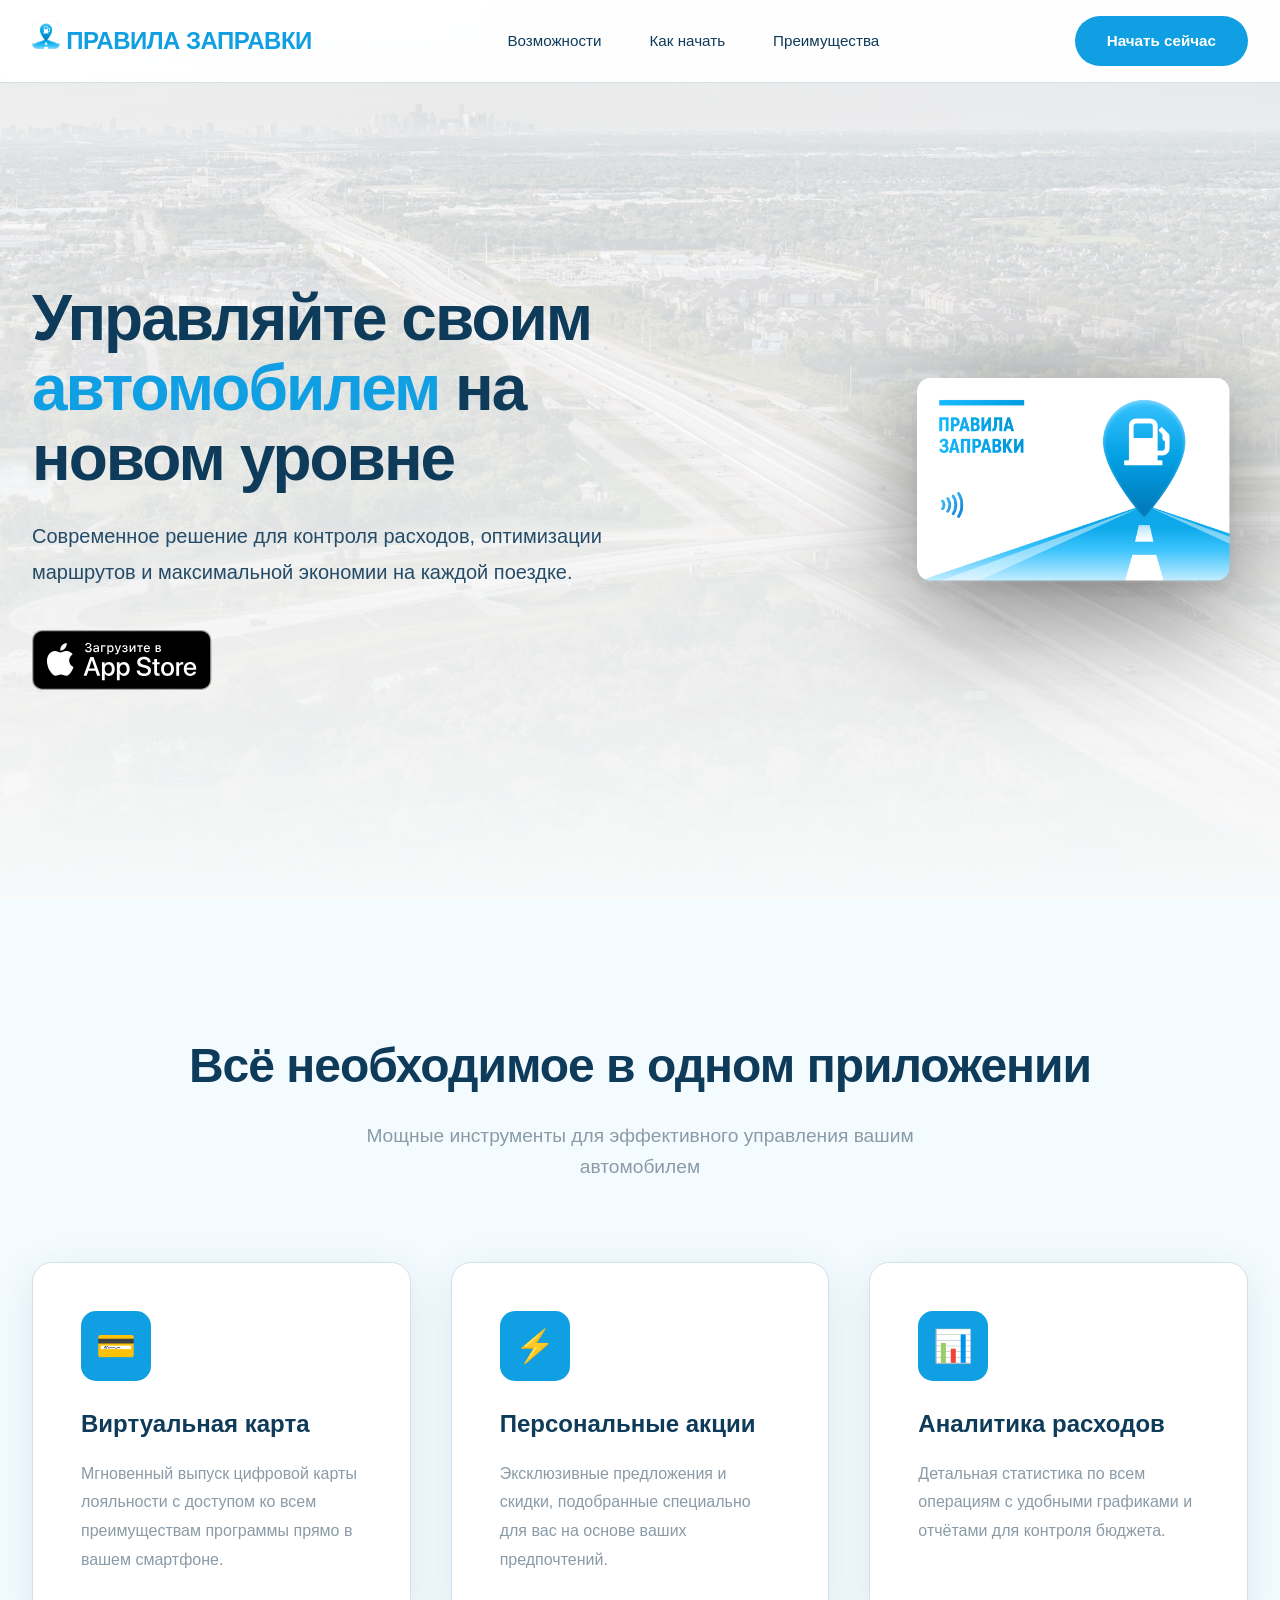
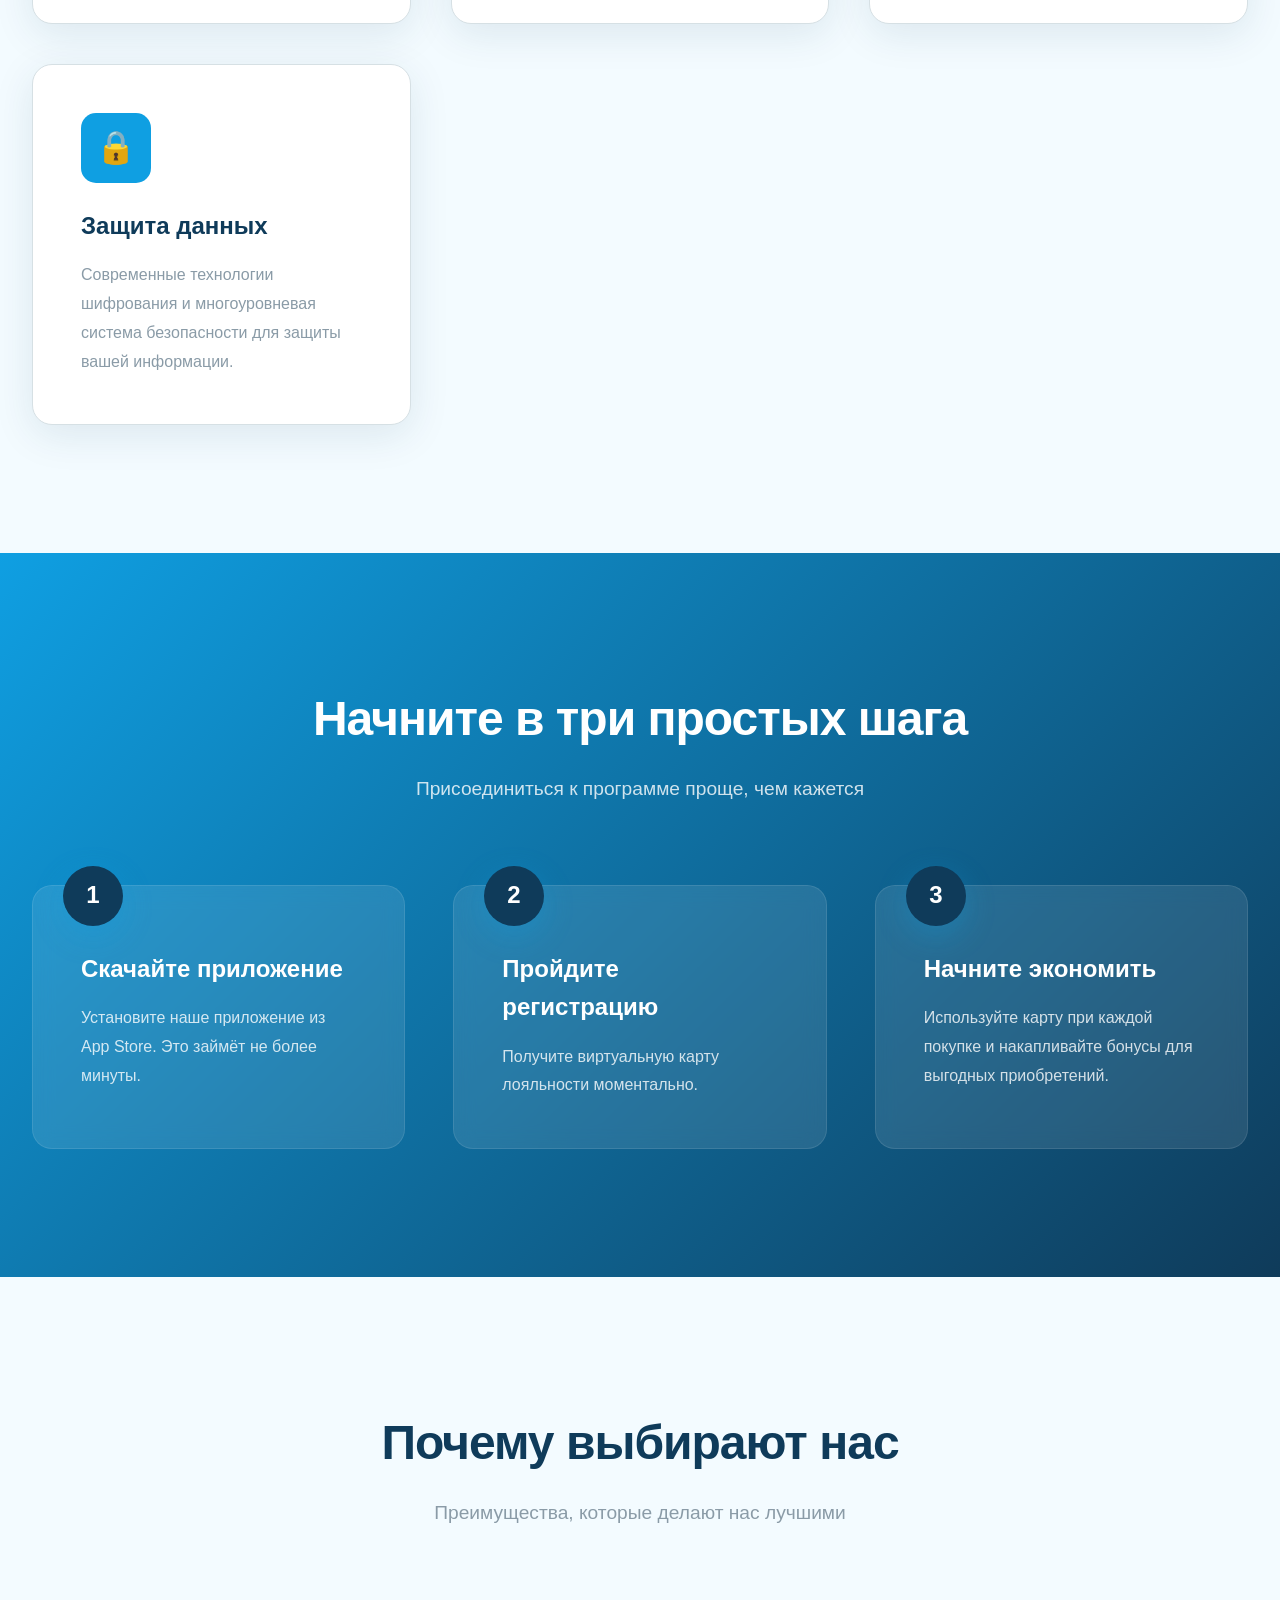
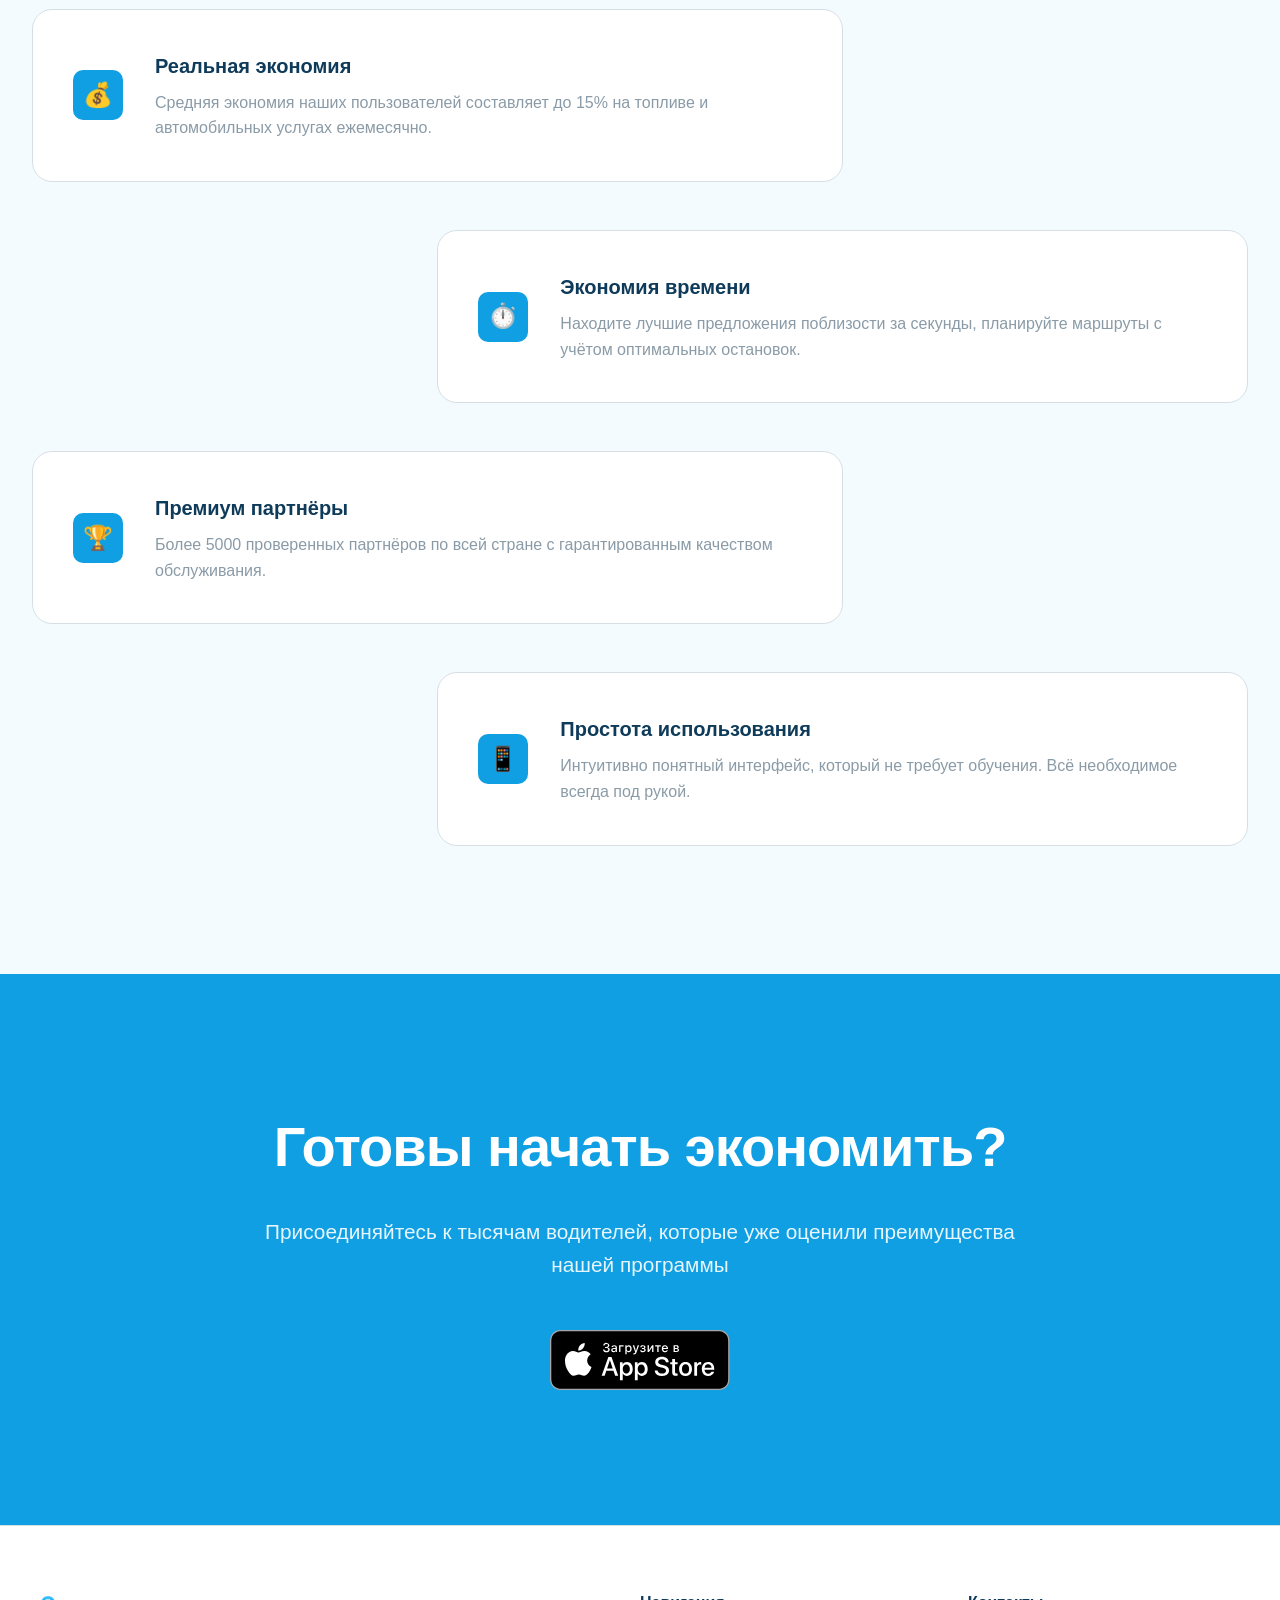
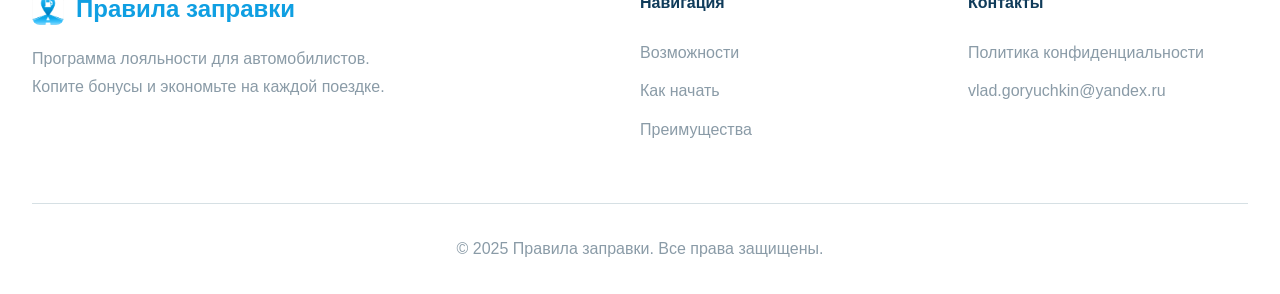
==== index.html @ 36846d9e "Add files via upload" ====
<!DOCTYPE html>
<html lang="ru">
<head>
    <meta charset="UTF-8">
    <meta name="viewport" content="width=device-width, initial-scale=1.0">
    <title>Правила заправки</title>
    <style>
        * {
            margin: 0;
            padding: 0;
            box-sizing: border-box;
        }

        :root {
            /* Светлая тема по умолчанию */
            --bg: #f3fbff;
            --bg-blue: #0f9fe2;
            --bg-dark: #0f3b5a;
            --text-primary: #0f3b5a;
            --text-secondary: #8a9ba7;
            --hold: #cbd2d5;
            --separator: #d6e0e4;
            --blue-light: #e0f5ff;
            --card-bg: #ffffff;
            --accent: #0f9fe2;
            --shadow: rgba(15, 59, 90, 0.1);
        }

        body {
            font-family: -apple-system, BlinkMacSystemFont, 'Segoe UI', 'Roboto', 'Helvetica Neue', Arial, sans-serif;
            line-height: 1.6;
            color: var(--text-primary);
            overflow-x: hidden;
            background: var(--bg);
            transition: background-color 0.3s ease, color 0.3s ease;
        }

        /* Навигация */
        nav {
            position: fixed;
            top: 0;
            width: 100%;
            background: rgba(255, 255, 255, 0.95);
            backdrop-filter: blur(10px);
            z-index: 1000;
            padding: 1rem 0;
            transition: all 0.3s ease;
            border-bottom: 1px solid var(--separator);
        }

        nav.scrolled {
            padding: 1rem 0;
            box-shadow: 0 5px 30px var(--shadow);
        }

        .nav-container {
            max-width: 1400px;
            margin: 0 auto;
            padding: 0 2rem;
            display: flex;
            justify-content: space-between;
            align-items: center;
        }

        .logo {
            font-size: 1.5rem;
            font-weight: 700;
            color: var(--accent);
            letter-spacing: -0.5px;
            text-transform: uppercase;
        }

        .logo img {
            width: 28px;
            height: 28px;
        }

        .nav-links {
            display: flex;
            gap: 3rem;
            list-style: none;
        }

        .nav-links a {
            color: var(--text-primary);
            text-decoration: none;
            font-weight: 500;
            transition: color 0.3s ease;
            font-size: 0.95rem;
        }

        .nav-links a:hover {
            color: var(--accent);
        }

        .nav-actions {
            display: flex;
            align-items: center;
            gap: 1.5rem;
        }

        .theme-toggle {
            background: var(--hold);
            border: none;
            width: 50px;
            height: 26px;
            border-radius: 50px;
            position: relative;
            cursor: pointer;
            display: flex;
            align-items: center;
            padding: 0 3px;
            transition: background 0.3s ease;
        }

        .theme-toggle::before {
            content: '';
            position: absolute;
            width: 20px;
            height: 20px;
            border-radius: 50%;
            background: var(--card-bg);
            transition: transform 0.3s ease;
        }

        .cta-button {
            background: var(--accent);
            color: white;
            padding: 0.8rem 2rem;
            border-radius: 50px;
            text-decoration: none;
            font-weight: 600;
            transition: all 0.3s ease;
            border: none;
            cursor: pointer;
            font-size: 0.95rem;
        }

        .cta-button:hover {
            transform: translateY(-2px);
            box-shadow: 0 10px 30px rgba(15, 159, 226, 0.3);
        }

        /* Hero Section */
        .hero {
            min-height: 100vh;
            display: flex;
            align-items: center;
            position: relative;
            overflow: hidden;
            padding-top: 80px;
            background: linear-gradient(
                    to bottom,
                    rgba(248, 249, 250, 0.7) 0%,
                    rgba(248, 249, 250, 1) 100%
            ), url('./img/background.jpg') center/cover;
        }

        .hero::before {
            content: '';
            position: absolute;
            top: 0;
            left: 0;
            right: 0;
            bottom: 0;
            background: url('data:image/svg+xml,<svg xmlns="http://www.w3.org/2000/svg" viewBox="0 0 1440 320"><path fill="%23ffffff" fill-opacity="0.05" d="M0,96L48,112C96,128,192,160,288,160C384,160,480,128,576,122.7C672,117,768,139,864,154.7C960,171,1056,181,1152,165.3C1248,149,1344,107,1392,85.3L1440,64L1440,320L1392,320C1344,320,1248,320,1152,320C1056,320,960,320,864,320C768,320,672,320,576,320C480,320,384,320,288,320C192,320,96,320,48,320L0,320Z"></path></svg>');
            background-size: cover;
            opacity: 0.5;
        }

        .hero-content {
            max-width: 1400px;
            margin: 0 auto;
            padding: 0 2rem;
            display: grid;
            grid-template-columns: 1fr 1fr;
            gap: 4rem;
            align-items: center;
            position: relative;
            z-index: 1;
        }

        .hero-text h1 {
            font-size: 4rem;
            font-weight: 800;
            color: var(--text-primary);
            line-height: 1.1;
            margin-bottom: 1.5rem;
            letter-spacing: -2px;
        }

        .hero-text .highlight {
            background: linear-gradient(135deg, var(--accent), var(--bg-blue));
            -webkit-background-clip: text;
            -webkit-text-fill-color: transparent;
            background-clip: text;
        }

        .hero-text p {
            font-size: 1.25rem;
            color: var(--text-primary);
            margin-bottom: 2.5rem;
            line-height: 1.8;
            opacity: 0.9;
        }

        .hero-buttons {
            display: flex;
            gap: 1.5rem;
            flex-wrap: wrap;
        }

        .btn-primary {
            background: var(--accent);
            color: white;
            padding: 1rem 2.5rem;
            border-radius: 50px;
            text-decoration: none;
            font-weight: 600;
            transition: all 0.3s ease;
            font-size: 1.05rem;
            display: inline-block;
        }

        .btn-primary:hover, .btn-secondary:hover {
            transform: translateY(-3px);
            box-shadow: 0 15px 40px rgba(15, 159, 226, 0.4);
        }

        .btn-secondary {
            background: transparent;
            color: var(--accent);
            padding: 1rem 2.5rem;
            border-radius: 50px;
            text-decoration: none;
            font-weight: 600;
            border: 2px solid var(--accent);
            backdrop-filter: blur(10px);
            transition: all 0.3s ease;
            font-size: 1.05rem;
            display: inline-block;
        }

        .btn-secondary:hover {
            background: rgba(255, 255, 255, 0.1);
            border-color: var(--accent);
            transform: translateY(-3px);
        }

        .hero-image {
            position: relative;
            animation: float 6s ease-in-out infinite;
            display: flex;
            justify-content: end;
        }

        .hero-image img {
            max-width: 350px;
            filter: drop-shadow(0 30px 60px rgba(0, 0, 0, 0.5));
        }

        @keyframes float {
            0%, 100% {
                transform: translateY(0px);
            }
            50% {
                transform: translateY(-20px);
            }
        }

        /* Features Section */
        .features {
            padding: 8rem 2rem;
            background: var(--bg);
            position: relative;
        }

        .section-header {
            text-align: center;
            margin-bottom: 5rem;
        }

        .section-header h2 {
            font-size: 3rem;
            font-weight: 800;
            color: var(--text-primary);
            margin-bottom: 1rem;
            letter-spacing: -1px;
        }

        .section-header p {
            font-size: 1.2rem;
            color: var(--text-secondary);
            max-width: 600px;
            margin: 0 auto;
        }

        .features-grid {
            max-width: 1400px;
            margin: 0 auto;
            display: grid;
            grid-template-columns: repeat(auto-fit, minmax(350px, 1fr));
            gap: 2.5rem;
        }

        .feature-card {
            background: var(--card-bg);
            padding: 3rem;
            border-radius: 20px;
            box-shadow: 0 10px 40px var(--shadow);
            transition: all 0.3s ease;
            position: relative;
            overflow: hidden;
            border: 1px solid var(--separator);
        }

        .feature-card::before {
            content: '';
            position: absolute;
            top: 0;
            left: 0;
            width: 100%;
            height: 5px;
            background: linear-gradient(135deg, var(--accent), var(--bg-dark));
            transform: scaleX(0);
            transition: transform 0.3s ease;
        }

        .feature-card:hover {
            transform: translateY(-10px);
            box-shadow: 0 20px 60px var(--shadow);
        }

        .feature-card:hover::before {
            transform: scaleX(1);
        }

        .feature-icon {
            width: 70px;
            height: 70px;
            background: linear-gradient(135deg, var(--accent), var(--bg-blue));
            border-radius: 15px;
            display: flex;
            align-items: center;
            justify-content: center;
            margin-bottom: 1.5rem;
            font-size: 2rem;
            color: white;
        }

        .feature-card h3 {
            font-size: 1.5rem;
            color: var(--text-primary);
            margin-bottom: 1rem;
            font-weight: 700;
        }

        .feature-card p {
            color: var(--text-secondary);
            line-height: 1.8;
        }

        /* Steps Section */
        .steps {
            padding: 8rem 2rem;
            background: linear-gradient(135deg, var(--accent), var(--bg-dark));
            position: relative;
        }

        .steps-container {
            max-width: 1400px;
            margin: 0 auto;
        }

        .steps-header h2 {
            font-size: 3rem;
            font-weight: 800;
            color: white;
            margin-bottom: 1rem;
            text-align: center;
            letter-spacing: -1px;
        }

        .steps-header p {
            font-size: 1.2rem;
            color: white;
            opacity: 0.8;
            text-align: center;
            margin-bottom: 5rem;
        }

        .steps-grid {
            display: grid;
            grid-template-columns: repeat(auto-fit, minmax(300px, 1fr));
            gap: 3rem;
        }

        .step-card {
            background: rgba(255, 255, 255, 0.1);
            backdrop-filter: blur(10px);
            border: 1px solid rgba(255, 255, 255, 0.1);
            padding: 3rem;
            border-radius: 20px;
            transition: all 0.3s ease;
            position: relative;
        }

        .step-card:hover {
            background: rgba(255, 255, 255, 0.15);
            transform: translateY(-10px);
        }

        .step-number {
            position: absolute;
            top: -20px;
            left: 30px;
            width: 60px;
            height: 60px;
            background: var(--text-primary);
            border-radius: 50%;
            display: flex;
            align-items: center;
            justify-content: center;
            font-size: 1.5rem;
            font-weight: 800;
            color: white;
            box-shadow: 0 10px 30px rgba(15, 159, 226, 0.3);
        }

        .step-card h3 {
            color: white;
            font-size: 1.5rem;
            margin-bottom: 1rem;
            margin-top: 1rem;
            font-weight: 700;
        }

        .step-card p {
            color: white;
            opacity: 0.8;
            line-height: 1.8;
        }

        /* Benefits Section */
        .benefits {
            padding: 8rem 2rem;
            background: var(--bg);
        }

        .benefits-wrapper {
            max-width: 1400px;
            margin: 0 auto;
        }

        .benefits-staggered {
            display: flex;
            flex-direction: column;
            gap: 3rem;
        }

        .benefit-card {
            display: flex;
            gap: 2rem;
            padding: 2.5rem;
            background: var(--card-bg);
            border: 1px solid var(--separator);
            border-radius: 20px;
            transition: all 0.3s ease;
            align-items: center;
        }

        .benefit-card:hover {
            transform: translateY(-5px);
            box-shadow: 0 20px 60px rgba(15, 159, 226, 0.15);
            border-color: var(--bg-blue);
        }

        .benefit-left {
            width: 66.666%;
            margin-right: auto;
        }

        .benefit-right {
            width: 66.666%;
            margin-left: auto;
        }

        .benefit-icon {
            width: 50px;
            height: 50px;
            background: var(--bg-blue);
            border-radius: 10px;
            display: flex;
            align-items: center;
            justify-content: center;
            flex-shrink: 0;
            font-size: 1.5rem;
            color: white;
        }

        .benefit-text h4 {
            color: var(--text-primary);
            font-size: 1.25rem;
            margin-bottom: 0.5rem;
            font-weight: 700;
        }

        .benefit-text p {
            color: var(--text-secondary);
            line-height: 1.6;
        }

        /* CTA Section */
        .cta-section {
            padding: 8rem 2rem;
            background: linear-gradient(135deg, var(--accent), var(--bg-blue));
            text-align: center;
            position: relative;
            overflow: hidden;
        }

        .cta-section::before {
            content: '';
            position: absolute;
            top: -50%;
            right: -50%;
            width: 100%;
            height: 100%;
            background: radial-gradient(circle, rgba(15, 159, 226, 0.1) 0%, transparent 70%);
        }

        .cta-content {
            max-width: 800px;
            margin: 0 auto;
            position: relative;
            z-index: 1;
        }

        .cta-content h2 {
            font-size: 3.5rem;
            font-weight: 800;
            color: white;
            margin-bottom: 1.5rem;
            letter-spacing: -1px;
        }

        .cta-content p {
            font-size: 1.3rem;
            color: white;
            margin-bottom: 3rem;
            opacity: 0.9;
        }

        /* Footer */
        footer {
            background: var(--card-bg);
            padding: 4rem 2rem 2rem;
            color: var(--text-primary);
            border-top: 1px solid var(--separator);
        }

        .footer-container {
            max-width: 1400px;
            margin: 0 auto;
            display: grid;
            grid-template-columns: 2fr 1fr 1fr 1fr;
            gap: 3rem;
            margin-bottom: 3rem;
        }

        .footer-about h3 {
            color: var(--accent);
            font-size: 1.5rem;
            margin-bottom: 1rem;
            font-weight: 700;
        }

        .footer-about p {
            color: var(--text-secondary);
            line-height: 1.8;
        }

        .footer-links h4 {
            color: var(--text-primary);
            margin-bottom: 1.5rem;
            font-weight: 600;
        }

        .footer-links ul {
            list-style: none;
        }

        .footer-links a {
            color: var(--text-secondary);
            text-decoration: none;
            transition: all 0.3s ease;
            display: block;
            margin-bottom: 0.8rem;
        }

        .footer-links a:hover {
            color: var(--accent);
            padding-left: 5px;
        }

        .footer-bottom {
            text-align: center;
            padding-top: 2rem;
            border-top: 1px solid var(--separator);
            color: var(--text-secondary);
        }

        /* Responsive */
        @media (max-width: 1024px) {
            .hero-content {
                grid-template-columns: 1fr;
                text-align: center;
            }

            .hero-image {
                display: flex;
                justify-content: center;
            }

            .hero-text h1 {
                font-size: 3rem;
            }

            .hero-buttons {
                justify-content: center;
            }

            .footer-container {
                grid-template-columns: 1fr 1fr;
            }
        }

        @media (max-width: 768px) {
            .nav-links {
                display: none;
            }

            .hero-text h1 {
                font-size: 2.5rem;
            }

            .hero-text p {
                font-size: 1.1rem;
            }

            .section-header h2,
            .steps-header h2,
            .benefits-content h2,
            .cta-content h2 {
                font-size: 2rem;
            }

            .features-grid,
            .steps-grid {
                grid-template-columns: 1fr;
            }

            .footer-container {
                grid-template-columns: 1fr;
            }

            .btn-primary,
            .btn-secondary {
                width: 100%;
                text-align: center;
            }
        }

        /* Scroll animations */
        .fade-in {
            opacity: 0;
            transform: translateY(30px);
            transition: all 0.6s ease;
        }

        .fade-in.visible {
            opacity: 1;
            transform: translateY(0);
        }

        /* Добавить/обновить в секции Footer */
        .footer-logo {
            display: flex;
            align-items: center;
            gap: 0.75rem;
            margin-bottom: 1rem;
        }

        .footer-logo img {
            width: 32px;
            height: 32px;
            border-radius: 8px;
        }

        .footer-logo span {
            font-size: 1.5rem;
            font-weight: 700;
            color: var(--bg-blue);
        }

        .footer-container {
            max-width: 1400px;
            margin: 0 auto;
            display: grid;
            grid-template-columns: 2fr 1fr 1fr;
            gap: 3rem;
            margin-bottom: 3rem;
        }

        @media (max-width: 768px) {
            .footer-container {
                grid-template-columns: 1fr;
                text-align: center;
            }

            .footer-logo {
                justify-content: center;
            }
        }

        .scale {
            cursor: pointer;
            transition: 1s; /* Время эффекта */
        }
        .scale:hover {
            transform: scale(1.1); /* Увеличиваем масштаб */
        }
    </style>
</head>
<body>
<!-- Navigation -->
<nav id="navbar">
    <div class="nav-container">
        <div class="logo">
            <img src="./img/logo.png" alt="Logo">
            Правила заправки
        </div>
        <ul class="nav-links">
            <li><a href="#features">Возможности</a></li>
            <li><a href="#steps">Как начать</a></li>
            <li><a href="#benefits">Преимущества</a></li>
        </ul>
        <div class="nav-actions">
            <a href="#cta" class="cta-button">Начать сейчас</a>
        </div>
    </div>
</nav>

<!-- Hero Section -->
<section class="hero">
    <div class="hero-content">
        <div class="hero-text">
            <h1>
                Управляйте своим <span class="highlight">автомобилем</span> на новом уровне
            </h1>
            <p>
                Современное решение для контроля расходов, оптимизации маршрутов и максимальной экономии на каждой поездке.
            </p>
            <div class="hero-buttons">

                <a href="https://apps.apple.com/ru/app/id6754984915">
                    <img src="./img/store.svg" alt="" class="scale">
                </a>
            </div>
        </div>
        <div class="hero-image">
            <img src="./img/card.png" alt="card-image"/>
        </div>
    </div>
</section>

<!-- Features Section -->
<section class="features" id="features">
    <div class="section-header fade-in">
        <h2>Всё необходимое в одном приложении</h2>
        <p>Мощные инструменты для эффективного управления вашим автомобилем</p>
    </div>
    <div class="features-grid">
        <div class="feature-card fade-in">
            <div class="feature-icon">💳</div>
            <h3>Виртуальная карта</h3>
            <p>Мгновенный выпуск цифровой карты лояльности с доступом ко всем преимуществам программы прямо в вашем смартфоне.</p>
        </div>
        <div class="feature-card fade-in">
            <div class="feature-icon">⚡</div>
            <h3>Персональные акции</h3>
            <p>Эксклюзивные предложения и скидки, подобранные специально для вас на основе ваших предпочтений.</p>
        </div>
        <div class="feature-card fade-in">
            <div class="feature-icon">📊</div>
            <h3>Аналитика расходов</h3>
            <p>Детальная статистика по всем операциям с удобными графиками и отчётами для контроля бюджета.</p>
        </div>
        <div class="feature-card fade-in">
            <div class="feature-icon">🔒</div>
            <h3>Защита данных</h3>
            <p>Современные технологии шифрования и многоуровневая система безопасности для защиты вашей информации.</p>
        </div>
    </div>
</section>

<!-- Steps Section -->
<section class="steps" id="steps">
    <div class="steps-container">
        <div class="steps-header fade-in">
            <h2>Начните в три простых шага</h2>
            <p>Присоединиться к программе проще, чем кажется</p>
        </div>
        <div class="steps-grid">
            <div class="step-card fade-in">
                <div class="step-number">1</div>
                <h3>Скачайте приложение</h3>
                <p>Установите наше приложение из App Store. Это займёт не более минуты.</p>
            </div>
            <div class="step-card fade-in">
                <div class="step-number">2</div>
                <h3>Пройдите регистрацию</h3>
                <p>Получите виртуальную карту лояльности моментально.</p>
            </div>
            <div class="step-card fade-in">
                <div class="step-number">3</div>
                <h3>Начните экономить</h3>
                <p>Используйте карту при каждой покупке и накапливайте бонусы для выгодных приобретений.</p>
            </div>
        </div>
    </div>
</section>

<!-- Benefits Section -->
<section class="benefits" id="benefits">
    <div class="benefits-wrapper">
        <div class="section-header fade-in">
            <h2>Почему выбирают нас</h2>
            <p>Преимущества, которые делают нас лучшими</p>
        </div>

        <div class="benefits-staggered">
            <div class="benefit-card benefit-left fade-in">
                <div class="benefit-icon">💰</div>
                <div class="benefit-text">
                    <h4>Реальная экономия</h4>
                    <p>Средняя экономия наших пользователей составляет до 15% на топливе и автомобильных услугах ежемесячно.</p>
                </div>
            </div>

            <div class="benefit-card benefit-right fade-in">
                <div class="benefit-icon">⏱️</div>
                <div class="benefit-text">
                    <h4>Экономия времени</h4>
                    <p>Находите лучшие предложения поблизости за секунды, планируйте маршруты с учётом оптимальных остановок.</p>
                </div>
            </div>

            <div class="benefit-card benefit-left fade-in">
                <div class="benefit-icon">🏆</div>
                <div class="benefit-text">
                    <h4>Премиум партнёры</h4>
                    <p>Более 5000 проверенных партнёров по всей стране с гарантированным качеством обслуживания.</p>
                </div>
            </div>

            <div class="benefit-card benefit-right fade-in">
                <div class="benefit-icon">📱</div>
                <div class="benefit-text">
                    <h4>Простота использования</h4>
                    <p>Интуитивно понятный интерфейс, который не требует обучения. Всё необходимое всегда под рукой.</p>
                </div>
            </div>
        </div>
    </div>
</section>

<!-- CTA Section -->
<section class="cta-section" id="cta">
    <div class="cta-content fade-in">
        <h2>Готовы начать экономить?</h2>
        <p>Присоединяйтесь к тысячам водителей, которые уже оценили преимущества нашей программы</p>

        <a href="https://apps.apple.com/ru/app/id6754984915">
            <img src="./img/store.svg" alt="" class="scale">
        </a>
    </div>
</section>

<footer>
    <div class="footer-container">
        <div class="footer-about">
            <div class="footer-logo">
                <img src="./img/logo.png" alt="Logo">
                <span>Правила заправки</span>
            </div>
            <p>Программа лояльности для автомобилистов.<br/>Копите бонусы и экономьте на каждой поездке.</p>
        </div>
        <div class="footer-links">
            <h4>Навигация</h4>
            <ul>
                <li><a href="#features">Возможности</a></li>
                <li><a href="#steps">Как начать</a></li>
                <li><a href="#benefits">Преимущества</a></li>
            </ul>
        </div>
        <div class="footer-links">
            <h4>Контакты</h4>
            <ul>
                <li><a href="./privacy.html">Политика конфиденциальности</a></li>
                <li><a href="mailto:vlad.goryuchkin@yandex.ru">vlad.goryuchkin@yandex.ru</a></li>
            </ul>
        </div>
    </div>
    <div class="footer-bottom">
        <p>&copy; 2025 Правила заправки. Все права защищены.</p>
    </div>
</footer>

<script>
    // Navbar scroll effect
    window.addEventListener('scroll', function() {
        const navbar = document.getElementById('navbar');
        if (window.scrollY > 50) {
            navbar.classList.add('scrolled');
        } else {
            navbar.classList.remove('scrolled');
        }
    });

    // Intersection Observer for fade-in animations
    const observerOptions = {
        threshold: 0.1,
        rootMargin: '0px 0px -100px 0px'
    };

    const observer = new IntersectionObserver(function(entries) {
        entries.forEach(entry => {
            if (entry.isIntersecting) {
                entry.target.classList.add('visible');
            }
        });
    }, observerOptions);

    document.querySelectorAll('.fade-in').forEach(el => {
        observer.observe(el);
    });

    // Smooth scroll for anchor links
    document.querySelectorAll('a[href^="#"]').forEach(anchor => {
        anchor.addEventListener('click', function(e) {
            e.preventDefault();
            const target = document.querySelector(this.getAttribute('href'));
            if (target) {
                target.scrollIntoView({
                    behavior: 'smooth',
                    block: 'start'
                });
            }
        });
    });
</script>
</body>
</html>
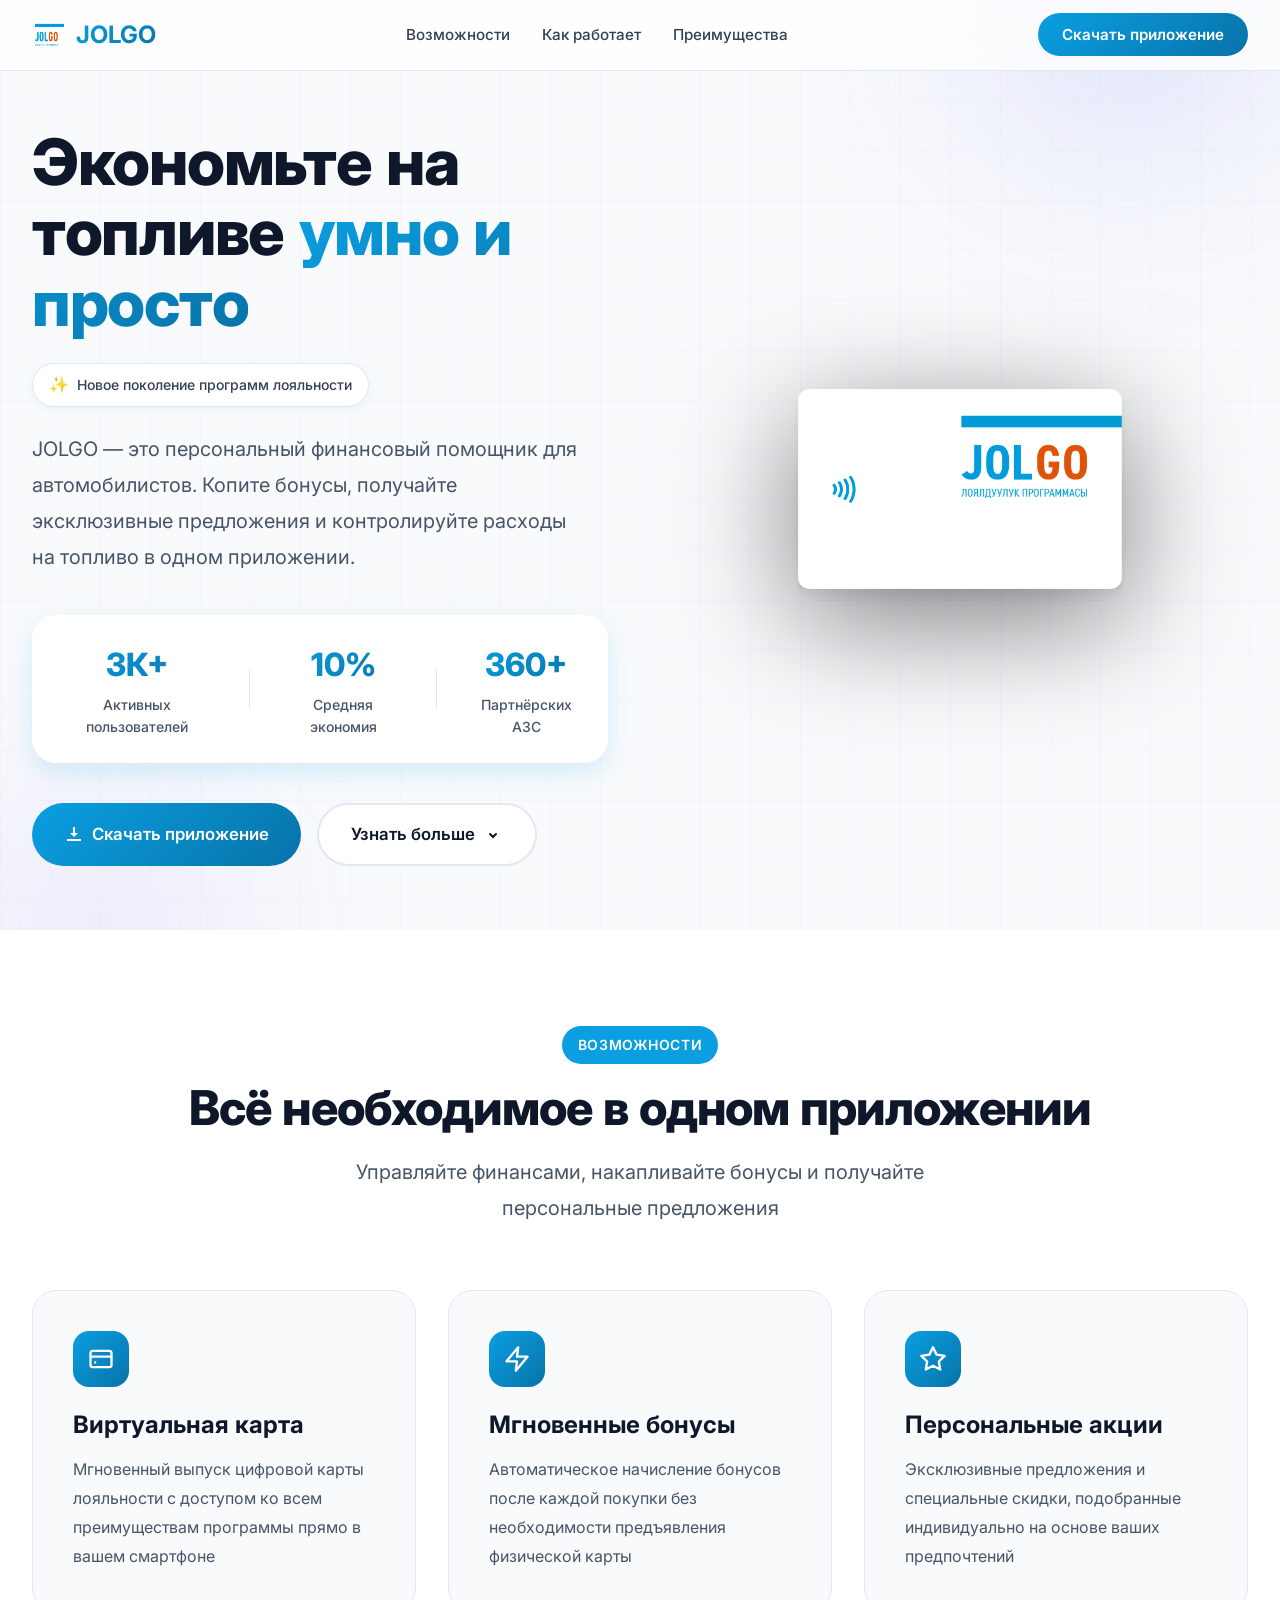
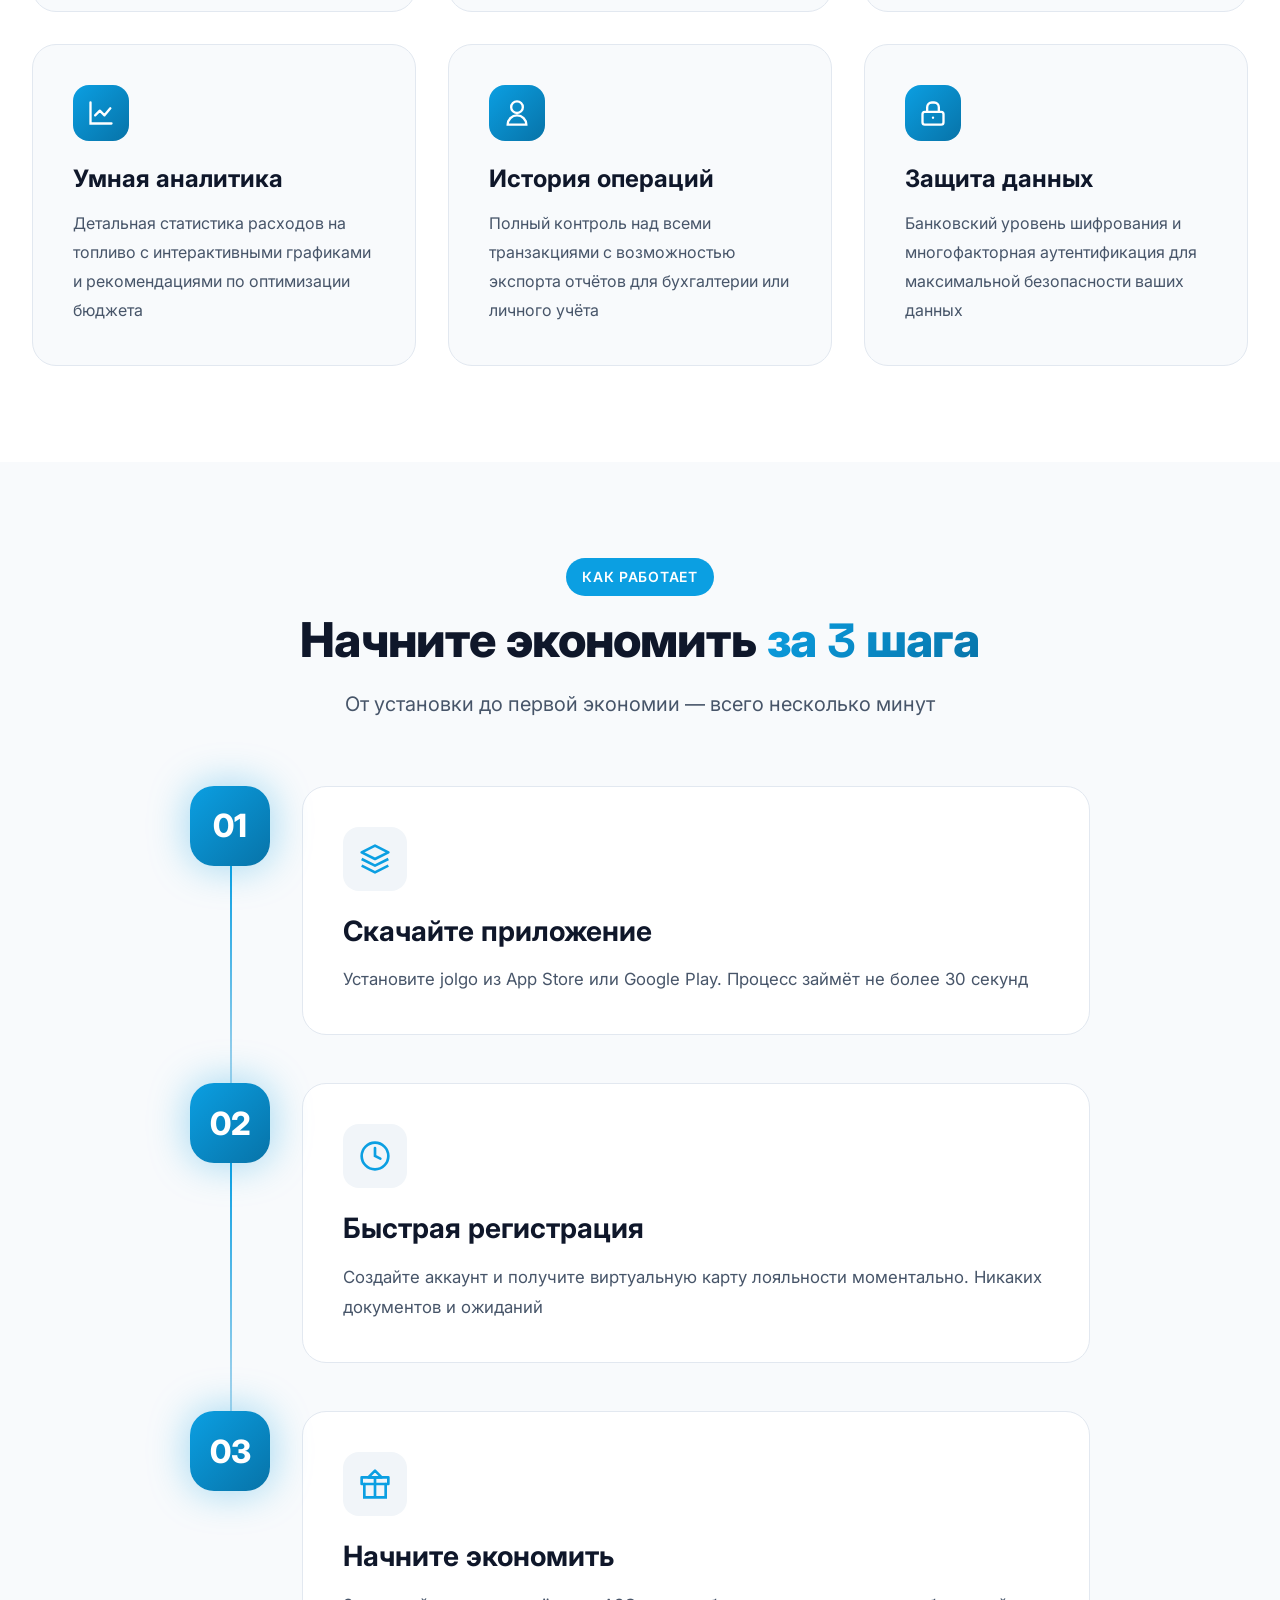
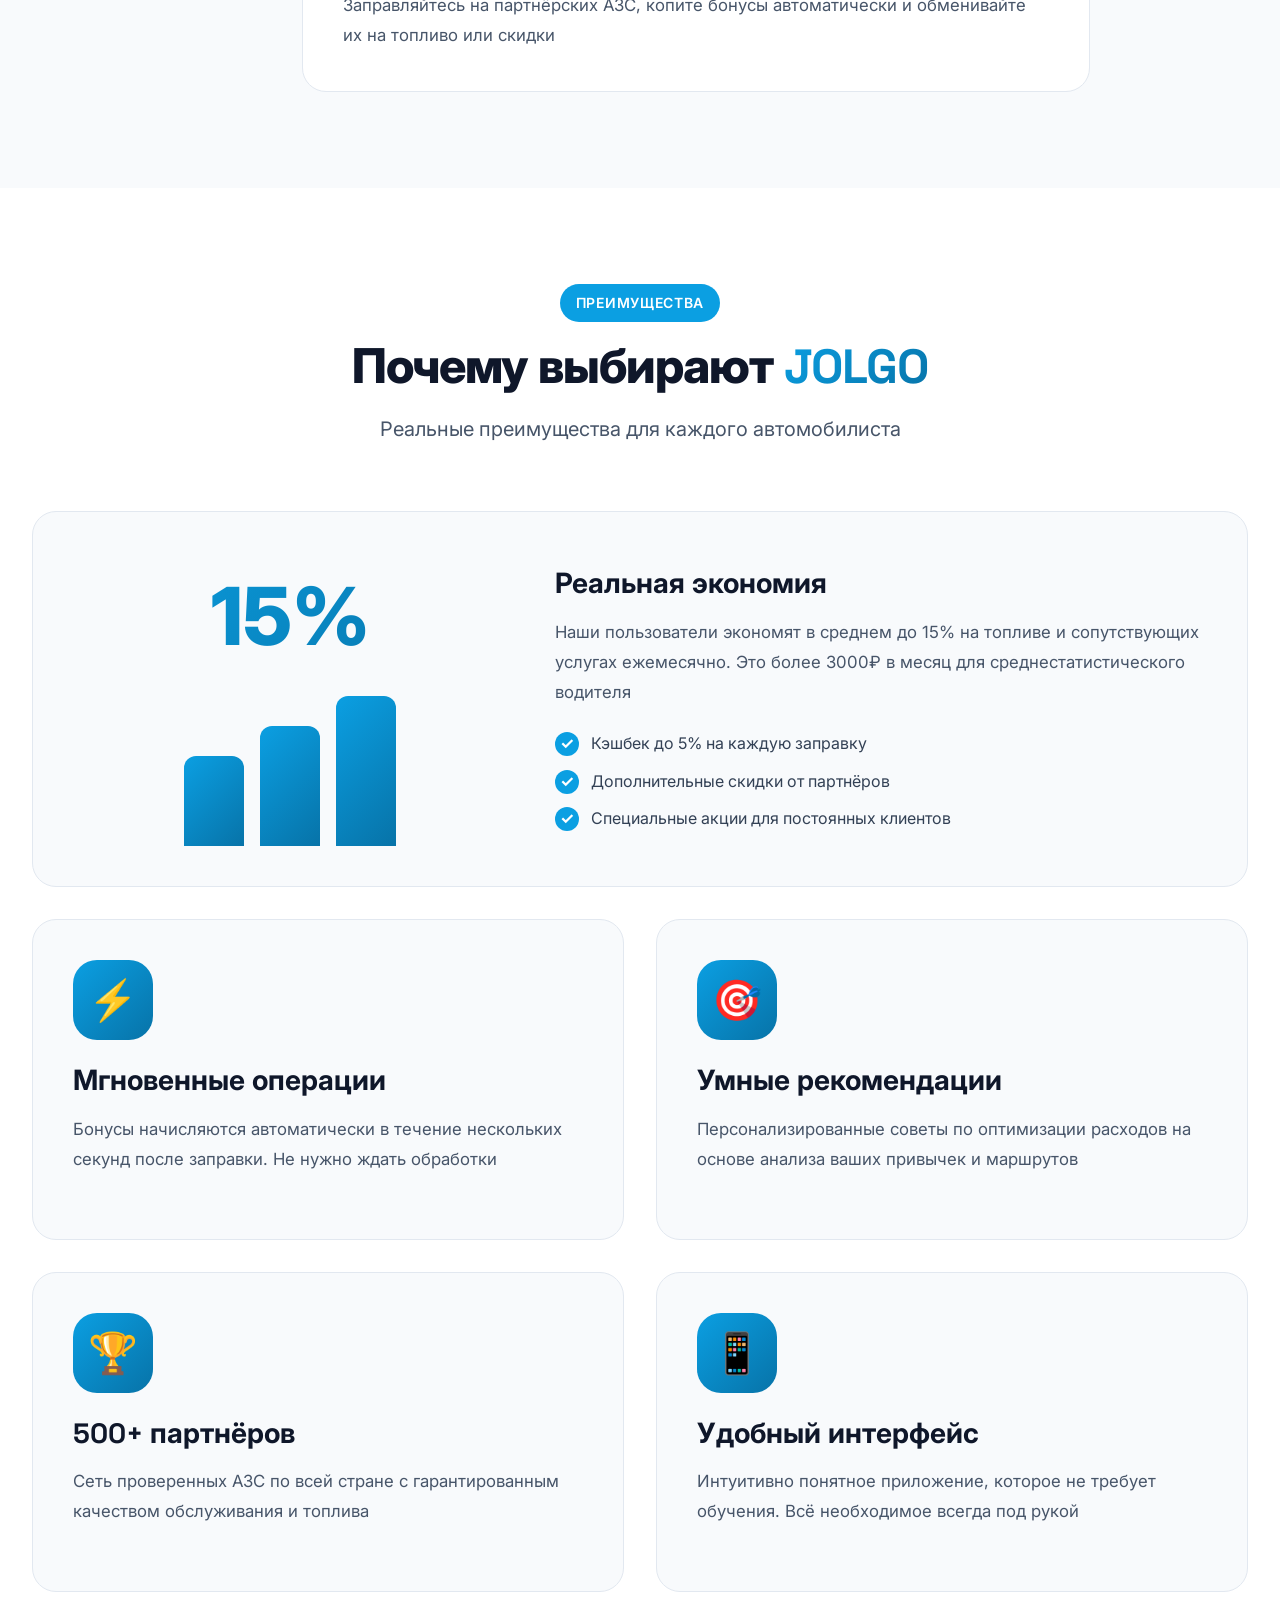
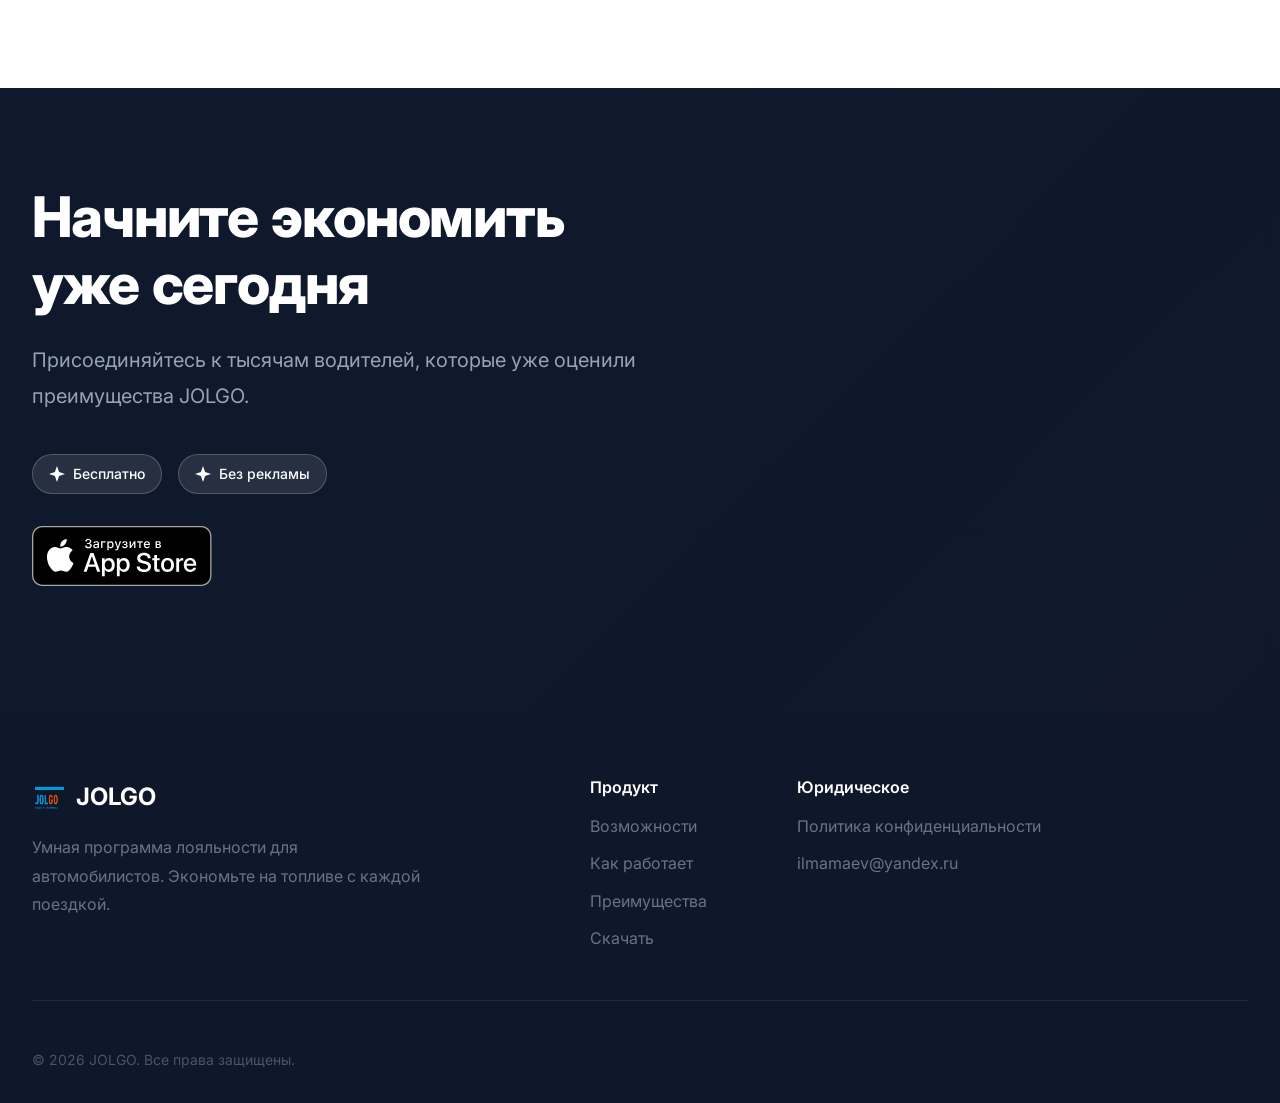
==== commit de4ed98a: "[main] index refactoring" ====
--- a/index.html
+++ b/index.html
@@ -3,962 +3,453 @@
 <head>
     <meta charset="UTF-8">
     <meta name="viewport" content="width=device-width, initial-scale=1.0">
-    <title>Правила заправки</title>
-    <style>
-        * {
-            margin: 0;
-            padding: 0;
-            box-sizing: border-box;
-        }
-
-        :root {
-            /* Светлая тема по умолчанию */
-            --bg: #f3fbff;
-            --bg-blue: #0f9fe2;
-            --bg-dark: #0f3b5a;
-            --text-primary: #0f3b5a;
-            --text-secondary: #8a9ba7;
-            --hold: #cbd2d5;
-            --separator: #d6e0e4;
-            --blue-light: #e0f5ff;
-            --card-bg: #ffffff;
-            --accent: #0f9fe2;
-            --shadow: rgba(15, 59, 90, 0.1);
-        }
-
-        body {
-            font-family: -apple-system, BlinkMacSystemFont, 'Segoe UI', 'Roboto', 'Helvetica Neue', Arial, sans-serif;
-            line-height: 1.6;
-            color: var(--text-primary);
-            overflow-x: hidden;
-            background: var(--bg);
-            transition: background-color 0.3s ease, color 0.3s ease;
-        }
-
-        /* Навигация */
-        nav {
-            position: fixed;
-            top: 0;
-            width: 100%;
-            background: rgba(255, 255, 255, 0.95);
-            backdrop-filter: blur(10px);
-            z-index: 1000;
-            padding: 1rem 0;
-            transition: all 0.3s ease;
-            border-bottom: 1px solid var(--separator);
-        }
-
-        nav.scrolled {
-            padding: 1rem 0;
-            box-shadow: 0 5px 30px var(--shadow);
-        }
-
-        .nav-container {
-            max-width: 1400px;
-            margin: 0 auto;
-            padding: 0 2rem;
-            display: flex;
-            justify-content: space-between;
-            align-items: center;
-        }
-
-        .logo {
-            font-size: 1.5rem;
-            font-weight: 700;
-            color: var(--accent);
-            letter-spacing: -0.5px;
-            text-transform: uppercase;
-        }
-
-        .logo img {
-            width: 28px;
-            height: 28px;
-        }
-
-        .nav-links {
-            display: flex;
-            gap: 3rem;
-            list-style: none;
-        }
-
-        .nav-links a {
-            color: var(--text-primary);
-            text-decoration: none;
-            font-weight: 500;
-            transition: color 0.3s ease;
-            font-size: 0.95rem;
-        }
-
-        .nav-links a:hover {
-            color: var(--accent);
-        }
-
-        .nav-actions {
-            display: flex;
-            align-items: center;
-            gap: 1.5rem;
-        }
-
-        .theme-toggle {
-            background: var(--hold);
-            border: none;
-            width: 50px;
-            height: 26px;
-            border-radius: 50px;
-            position: relative;
-            cursor: pointer;
-            display: flex;
-            align-items: center;
-            padding: 0 3px;
-            transition: background 0.3s ease;
-        }
-
-        .theme-toggle::before {
-            content: '';
-            position: absolute;
-            width: 20px;
-            height: 20px;
-            border-radius: 50%;
-            background: var(--card-bg);
-            transition: transform 0.3s ease;
-        }
-
-        .cta-button {
-            background: var(--accent);
-            color: white;
-            padding: 0.8rem 2rem;
-            border-radius: 50px;
-            text-decoration: none;
-            font-weight: 600;
-            transition: all 0.3s ease;
-            border: none;
-            cursor: pointer;
-            font-size: 0.95rem;
-        }
-
-        .cta-button:hover {
-            transform: translateY(-2px);
-            box-shadow: 0 10px 30px rgba(15, 159, 226, 0.3);
-        }
-
-        /* Hero Section */
-        .hero {
-            min-height: 100vh;
-            display: flex;
-            align-items: center;
-            position: relative;
-            overflow: hidden;
-            padding-top: 80px;
-            background: linear-gradient(
-                    to bottom,
-                    rgba(248, 249, 250, 0.7) 0%,
-                    rgba(248, 249, 250, 1) 100%
-            ), url('./img/background.jpg') center/cover;
-        }
-
-        .hero::before {
-            content: '';
-            position: absolute;
-            top: 0;
-            left: 0;
-            right: 0;
-            bottom: 0;
-            background: url('data:image/svg+xml,<svg xmlns="http://www.w3.org/2000/svg" viewBox="0 0 1440 320"><path fill="%23ffffff" fill-opacity="0.05" d="M0,96L48,112C96,128,192,160,288,160C384,160,480,128,576,122.7C672,117,768,139,864,154.7C960,171,1056,181,1152,165.3C1248,149,1344,107,1392,85.3L1440,64L1440,320L1392,320C1344,320,1248,320,1152,320C1056,320,960,320,864,320C768,320,672,320,576,320C480,320,384,320,288,320C192,320,96,320,48,320L0,320Z"></path></svg>');
-            background-size: cover;
-            opacity: 0.5;
-        }
-
-        .hero-content {
-            max-width: 1400px;
-            margin: 0 auto;
-            padding: 0 2rem;
-            display: grid;
-            grid-template-columns: 1fr 1fr;
-            gap: 4rem;
-            align-items: center;
-            position: relative;
-            z-index: 1;
-        }
-
-        .hero-text h1 {
-            font-size: 4rem;
-            font-weight: 800;
-            color: var(--text-primary);
-            line-height: 1.1;
-            margin-bottom: 1.5rem;
-            letter-spacing: -2px;
-        }
-
-        .hero-text .highlight {
-            background: linear-gradient(135deg, var(--accent), var(--bg-blue));
-            -webkit-background-clip: text;
-            -webkit-text-fill-color: transparent;
-            background-clip: text;
-        }
-
-        .hero-text p {
-            font-size: 1.25rem;
-            color: var(--text-primary);
-            margin-bottom: 2.5rem;
-            line-height: 1.8;
-            opacity: 0.9;
-        }
-
-        .hero-buttons {
-            display: flex;
-            gap: 1.5rem;
-            flex-wrap: wrap;
-        }
-
-        .btn-primary {
-            background: var(--accent);
-            color: white;
-            padding: 1rem 2.5rem;
-            border-radius: 50px;
-            text-decoration: none;
-            font-weight: 600;
-            transition: all 0.3s ease;
-            font-size: 1.05rem;
-            display: inline-block;
-        }
-
-        .btn-primary:hover, .btn-secondary:hover {
-            transform: translateY(-3px);
-            box-shadow: 0 15px 40px rgba(15, 159, 226, 0.4);
-        }
-
-        .btn-secondary {
-            background: transparent;
-            color: var(--accent);
-            padding: 1rem 2.5rem;
-            border-radius: 50px;
-            text-decoration: none;
-            font-weight: 600;
-            border: 2px solid var(--accent);
-            backdrop-filter: blur(10px);
-            transition: all 0.3s ease;
-            font-size: 1.05rem;
-            display: inline-block;
-        }
-
-        .btn-secondary:hover {
-            background: rgba(255, 255, 255, 0.1);
-            border-color: var(--accent);
-            transform: translateY(-3px);
-        }
-
-        .hero-image {
-            position: relative;
-            animation: float 6s ease-in-out infinite;
-            display: flex;
-            justify-content: end;
-        }
-
-        .hero-image img {
-            max-width: 350px;
-            filter: drop-shadow(0 30px 60px rgba(0, 0, 0, 0.5));
-        }
-
-        @keyframes float {
-            0%, 100% {
-                transform: translateY(0px);
-            }
-            50% {
-                transform: translateY(-20px);
-            }
-        }
-
-        /* Features Section */
-        .features {
-            padding: 8rem 2rem;
-            background: var(--bg);
-            position: relative;
-        }
-
-        .section-header {
-            text-align: center;
-            margin-bottom: 5rem;
-        }
-
-        .section-header h2 {
-            font-size: 3rem;
-            font-weight: 800;
-            color: var(--text-primary);
-            margin-bottom: 1rem;
-            letter-spacing: -1px;
-        }
-
-        .section-header p {
-            font-size: 1.2rem;
-            color: var(--text-secondary);
-            max-width: 600px;
-            margin: 0 auto;
-        }
-
-        .features-grid {
-            max-width: 1400px;
-            margin: 0 auto;
-            display: grid;
-            grid-template-columns: repeat(auto-fit, minmax(350px, 1fr));
-            gap: 2.5rem;
-        }
-
-        .feature-card {
-            background: var(--card-bg);
-            padding: 3rem;
-            border-radius: 20px;
-            box-shadow: 0 10px 40px var(--shadow);
-            transition: all 0.3s ease;
-            position: relative;
-            overflow: hidden;
-            border: 1px solid var(--separator);
-        }
-
-        .feature-card::before {
-            content: '';
-            position: absolute;
-            top: 0;
-            left: 0;
-            width: 100%;
-            height: 5px;
-            background: linear-gradient(135deg, var(--accent), var(--bg-dark));
-            transform: scaleX(0);
-            transition: transform 0.3s ease;
-        }
-
-        .feature-card:hover {
-            transform: translateY(-10px);
-            box-shadow: 0 20px 60px var(--shadow);
-        }
-
-        .feature-card:hover::before {
-            transform: scaleX(1);
-        }
-
-        .feature-icon {
-            width: 70px;
-            height: 70px;
-            background: linear-gradient(135deg, var(--accent), var(--bg-blue));
-            border-radius: 15px;
-            display: flex;
-            align-items: center;
-            justify-content: center;
-            margin-bottom: 1.5rem;
-            font-size: 2rem;
-            color: white;
-        }
-
-        .feature-card h3 {
-            font-size: 1.5rem;
-            color: var(--text-primary);
-            margin-bottom: 1rem;
-            font-weight: 700;
-        }
-
-        .feature-card p {
-            color: var(--text-secondary);
-            line-height: 1.8;
-        }
-
-        /* Steps Section */
-        .steps {
-            padding: 8rem 2rem;
-            background: linear-gradient(135deg, var(--accent), var(--bg-dark));
-            position: relative;
-        }
-
-        .steps-container {
-            max-width: 1400px;
-            margin: 0 auto;
-        }
-
-        .steps-header h2 {
-            font-size: 3rem;
-            font-weight: 800;
-            color: white;
-            margin-bottom: 1rem;
-            text-align: center;
-            letter-spacing: -1px;
-        }
-
-        .steps-header p {
-            font-size: 1.2rem;
-            color: white;
-            opacity: 0.8;
-            text-align: center;
-            margin-bottom: 5rem;
-        }
-
-        .steps-grid {
-            display: grid;
-            grid-template-columns: repeat(auto-fit, minmax(300px, 1fr));
-            gap: 3rem;
-        }
-
-        .step-card {
-            background: rgba(255, 255, 255, 0.1);
-            backdrop-filter: blur(10px);
-            border: 1px solid rgba(255, 255, 255, 0.1);
-            padding: 3rem;
-            border-radius: 20px;
-            transition: all 0.3s ease;
-            position: relative;
-        }
-
-        .step-card:hover {
-            background: rgba(255, 255, 255, 0.15);
-            transform: translateY(-10px);
-        }
-
-        .step-number {
-            position: absolute;
-            top: -20px;
-            left: 30px;
-            width: 60px;
-            height: 60px;
-            background: var(--text-primary);
-            border-radius: 50%;
-            display: flex;
-            align-items: center;
-            justify-content: center;
-            font-size: 1.5rem;
-            font-weight: 800;
-            color: white;
-            box-shadow: 0 10px 30px rgba(15, 159, 226, 0.3);
-        }
-
-        .step-card h3 {
-            color: white;
-            font-size: 1.5rem;
-            margin-bottom: 1rem;
-            margin-top: 1rem;
-            font-weight: 700;
-        }
-
-        .step-card p {
-            color: white;
-            opacity: 0.8;
-            line-height: 1.8;
-        }
-
-        /* Benefits Section */
-        .benefits {
-            padding: 8rem 2rem;
-            background: var(--bg);
-        }
-
-        .benefits-wrapper {
-            max-width: 1400px;
-            margin: 0 auto;
-        }
-
-        .benefits-staggered {
-            display: flex;
-            flex-direction: column;
-            gap: 3rem;
-        }
-
-        .benefit-card {
-            display: flex;
-            gap: 2rem;
-            padding: 2.5rem;
-            background: var(--card-bg);
-            border: 1px solid var(--separator);
-            border-radius: 20px;
-            transition: all 0.3s ease;
-            align-items: center;
-        }
-
-        .benefit-card:hover {
-            transform: translateY(-5px);
-            box-shadow: 0 20px 60px rgba(15, 159, 226, 0.15);
-            border-color: var(--bg-blue);
-        }
-
-        .benefit-left {
-            width: 66.666%;
-            margin-right: auto;
-        }
-
-        .benefit-right {
-            width: 66.666%;
-            margin-left: auto;
-        }
-
-        .benefit-icon {
-            width: 50px;
-            height: 50px;
-            background: var(--bg-blue);
-            border-radius: 10px;
-            display: flex;
-            align-items: center;
-            justify-content: center;
-            flex-shrink: 0;
-            font-size: 1.5rem;
-            color: white;
-        }
-
-        .benefit-text h4 {
-            color: var(--text-primary);
-            font-size: 1.25rem;
-            margin-bottom: 0.5rem;
-            font-weight: 700;
-        }
-
-        .benefit-text p {
-            color: var(--text-secondary);
-            line-height: 1.6;
-        }
-
-        /* CTA Section */
-        .cta-section {
-            padding: 8rem 2rem;
-            background: linear-gradient(135deg, var(--accent), var(--bg-blue));
-            text-align: center;
-            position: relative;
-            overflow: hidden;
-        }
-
-        .cta-section::before {
-            content: '';
-            position: absolute;
-            top: -50%;
-            right: -50%;
-            width: 100%;
-            height: 100%;
-            background: radial-gradient(circle, rgba(15, 159, 226, 0.1) 0%, transparent 70%);
-        }
-
-        .cta-content {
-            max-width: 800px;
-            margin: 0 auto;
-            position: relative;
-            z-index: 1;
-        }
-
-        .cta-content h2 {
-            font-size: 3.5rem;
-            font-weight: 800;
-            color: white;
-            margin-bottom: 1.5rem;
-            letter-spacing: -1px;
-        }
-
-        .cta-content p {
-            font-size: 1.3rem;
-            color: white;
-            margin-bottom: 3rem;
-            opacity: 0.9;
-        }
-
-        /* Footer */
-        footer {
-            background: var(--card-bg);
-            padding: 4rem 2rem 2rem;
-            color: var(--text-primary);
-            border-top: 1px solid var(--separator);
-        }
-
-        .footer-container {
-            max-width: 1400px;
-            margin: 0 auto;
-            display: grid;
-            grid-template-columns: 2fr 1fr 1fr 1fr;
-            gap: 3rem;
-            margin-bottom: 3rem;
-        }
-
-        .footer-about h3 {
-            color: var(--accent);
-            font-size: 1.5rem;
-            margin-bottom: 1rem;
-            font-weight: 700;
-        }
-
-        .footer-about p {
-            color: var(--text-secondary);
-            line-height: 1.8;
-        }
-
-        .footer-links h4 {
-            color: var(--text-primary);
-            margin-bottom: 1.5rem;
-            font-weight: 600;
-        }
-
-        .footer-links ul {
-            list-style: none;
-        }
-
-        .footer-links a {
-            color: var(--text-secondary);
-            text-decoration: none;
-            transition: all 0.3s ease;
-            display: block;
-            margin-bottom: 0.8rem;
-        }
-
-        .footer-links a:hover {
-            color: var(--accent);
-            padding-left: 5px;
-        }
-
-        .footer-bottom {
-            text-align: center;
-            padding-top: 2rem;
-            border-top: 1px solid var(--separator);
-            color: var(--text-secondary);
-        }
-
-        /* Responsive */
-        @media (max-width: 1024px) {
-            .hero-content {
-                grid-template-columns: 1fr;
-                text-align: center;
-            }
-
-            .hero-image {
-                display: flex;
-                justify-content: center;
-            }
-
-            .hero-text h1 {
-                font-size: 3rem;
-            }
-
-            .hero-buttons {
-                justify-content: center;
-            }
-
-            .footer-container {
-                grid-template-columns: 1fr 1fr;
-            }
-        }
-
-        @media (max-width: 768px) {
-            .nav-links {
-                display: none;
-            }
-
-            .hero-text h1 {
-                font-size: 2.5rem;
-            }
-
-            .hero-text p {
-                font-size: 1.1rem;
-            }
-
-            .section-header h2,
-            .steps-header h2,
-            .benefits-content h2,
-            .cta-content h2 {
-                font-size: 2rem;
-            }
-
-            .features-grid,
-            .steps-grid {
-                grid-template-columns: 1fr;
-            }
-
-            .footer-container {
-                grid-template-columns: 1fr;
-            }
-
-            .btn-primary,
-            .btn-secondary {
-                width: 100%;
-                text-align: center;
-            }
-        }
-
-        /* Scroll animations */
-        .fade-in {
-            opacity: 0;
-            transform: translateY(30px);
-            transition: all 0.6s ease;
-        }
-
-        .fade-in.visible {
-            opacity: 1;
-            transform: translateY(0);
-        }
-
-        /* Добавить/обновить в секции Footer */
-        .footer-logo {
-            display: flex;
-            align-items: center;
-            gap: 0.75rem;
-            margin-bottom: 1rem;
-        }
-
-        .footer-logo img {
-            width: 32px;
-            height: 32px;
-            border-radius: 8px;
-        }
-
-        .footer-logo span {
-            font-size: 1.5rem;
-            font-weight: 700;
-            color: var(--bg-blue);
-        }
-
-        .footer-container {
-            max-width: 1400px;
-            margin: 0 auto;
-            display: grid;
-            grid-template-columns: 2fr 1fr 1fr;
-            gap: 3rem;
-            margin-bottom: 3rem;
-        }
-
-        @media (max-width: 768px) {
-            .footer-container {
-                grid-template-columns: 1fr;
-                text-align: center;
-            }
-
-            .footer-logo {
-                justify-content: center;
-            }
-        }
-
-        .scale {
-            cursor: pointer;
-            transition: 1s; /* Время эффекта */
-        }
-        .scale:hover {
-            transform: scale(1.1); /* Увеличиваем масштаб */
-        }
-    </style>
+    <meta name="description" content="JOLGO - умная программа лояльности для автомобилистов. Экономьте на топливе и получайте эксклюзивные бонусы">
+    <title>JOLGO - Умная экономия на каждой поездке</title>
+
+    <!-- Google Fonts -->
+    <link rel="preconnect" href="https://fonts.googleapis.com">
+    <link rel="preconnect" href="https://fonts.gstatic.com" crossorigin>
+    <link href="https://fonts.googleapis.com/css2?family=Inter:wght@400;500;600;700;800&family=Space+Grotesk:wght@600;700&display=swap" rel="stylesheet">
+
+    <!-- Custom CSS -->
+    <link rel="stylesheet" href="style.css">
 </head>
 <body>
-<!-- Navigation -->
-<nav id="navbar">
+
+<!-- Навигация -->
+<nav id="navbar" class="navbar">
     <div class="nav-container">
         <div class="logo">
-            <img src="./img/logo.png" alt="Logo">
-            Правила заправки
-        </div>
+            <img src="./img/logo.png" alt="logo" />
+            <span class="logo-text">JOLGO</span>
+        </div>
+
         <ul class="nav-links">
             <li><a href="#features">Возможности</a></li>
-            <li><a href="#steps">Как начать</a></li>
+            <li><a href="#how-it-works">Как работает</a></li>
             <li><a href="#benefits">Преимущества</a></li>
         </ul>
+
         <div class="nav-actions">
-            <a href="#cta" class="cta-button">Начать сейчас</a>
-        </div>
+            <a href="#download" class="btn-download desktop">Скачать&nbsp;приложение</a>
+            <a href="#download" class="btn-download phone">Скачать</a>
+        </div>
+
+        <!-- Mobile Menu Toggle -->
+        <button class="mobile-menu-toggle" aria-label="Меню">
+            <span></span>
+            <span></span>
+            <span></span>
+        </button>
     </div>
 </nav>
 
 <!-- Hero Section -->
 <section class="hero">
+    <div class="hero-background">
+        <div class="gradient-orb orb-1"></div>
+        <div class="gradient-orb orb-2"></div>
+        <div class="grid-pattern"></div>
+    </div>
+
     <div class="hero-content">
         <div class="hero-text">
-            <h1>
-                Управляйте своим <span class="highlight">автомобилем</span> на новом уровне
+            <h1 class="hero-title">
+                Экономьте на топливе
+                <span class="gradient-text">умно и просто</span>
             </h1>
-            <p>
-                Современное решение для контроля расходов, оптимизации маршрутов и максимальной экономии на каждой поездке.
-            </p>
+
+            <div class="badge">
+                <span class="badge-icon">✨</span>
+                Новое поколение программ лояльности
+            </div>
+
+            <p class="hero-description">
+                JOLGO — это персональный финансовый помощник для автомобилистов.
+                Копите бонусы, получайте эксклюзивные предложения и контролируйте расходы
+                на топливо в одном приложении.
+            </p>
+
+            <div class="hero-stats">
+                <div class="stat-item">
+                    <div class="stat-number">5К+</div>
+                    <div class="stat-label">Активных пользователей</div>
+                </div>
+                <div class="stat-divider"></div>
+                <div class="stat-item">
+                    <div class="stat-number">15%</div>
+                    <div class="stat-label">Средняя экономия</div>
+                </div>
+                <div class="stat-divider"></div>
+                <div class="stat-item">
+                    <div class="stat-number">500+</div>
+                    <div class="stat-label">Партнёрских АЗС</div>
+                </div>
+            </div>
+
             <div class="hero-buttons">
-
-                <a href="https://apps.apple.com/ru/app/id6754984915">
+                <a href="#download" class="btn-primary">
+                    <svg width="20" height="20" viewBox="0 0 20 20" fill="none">
+                        <path d="M10 13L6 9H9V3H11V9H14L10 13Z" fill="currentColor"/>
+                        <path d="M3 15H17V17H3V15Z" fill="currentColor"/>
+                    </svg>
+                    Скачать приложение
+                </a>
+                <a href="#features" class="btn-secondary">
+                    Узнать больше
+                    <svg width="20" height="20" viewBox="0 0 20 20" fill="none">
+                        <path d="M7 10L10 13L13 10" stroke="currentColor" stroke-width="2" stroke-linecap="round"/>
+                    </svg>
+                </a>
+            </div>
+        </div>
+
+        <div class="hero-visual">
+            <div class="card-mockup">
+                <div class="card-frame">
+                    <img src="./img/card.png" alt="jolgo app">
+                    <div class="phone-notch"></div>
+                </div>
+            </div>
+        </div>
+    </div>
+</section>
+
+<!-- Features Section -->
+<section id="features" class="features">
+    <div class="section-container">
+        <div class="section-header">
+            <span class="section-badge">Возможности</span>
+            <h2 class="section-title">Всё необходимое в одном приложении</h2>
+            <p class="section-subtitle">
+                Управляйте финансами, накапливайте бонусы и получайте персональные предложения
+            </p>
+        </div>
+
+        <div class="features-grid">
+            <div class="feature-card">
+                <div class="feature-icon-wrapper">
+                    <div class="feature-icon">
+                        <svg width="28" height="28" viewBox="0 0 24 24" fill="none">
+                            <rect x="3" y="5" width="18" height="14" rx="2" stroke="currentColor" stroke-width="2"/>
+                            <path d="M3 10H21" stroke="currentColor" stroke-width="2"/>
+                            <circle cx="7" cy="15" r="1" fill="currentColor"/>
+                        </svg>
+                    </div>
+                </div>
+                <h3 class="feature-title">Виртуальная карта</h3>
+                <p class="feature-description">
+                    Мгновенный выпуск цифровой карты лояльности с доступом ко всем
+                    преимуществам программы прямо в вашем смартфоне
+                </p>
+            </div>
+
+            <div class="feature-card">
+                <div class="feature-icon-wrapper">
+                    <div class="feature-icon">
+                        <svg width="28" height="28" viewBox="0 0 24 24" fill="none">
+                            <path d="M13 2L3 14H12L11 22L21 10H12L13 2Z" stroke="currentColor" stroke-width="2" stroke-linejoin="round"/>
+                        </svg>
+                    </div>
+                </div>
+                <h3 class="feature-title">Мгновенные бонусы</h3>
+                <p class="feature-description">
+                    Автоматическое начисление бонусов после каждой покупки без
+                    необходимости предъявления физической карты
+                </p>
+            </div>
+
+            <div class="feature-card">
+                <div class="feature-icon-wrapper">
+                    <div class="feature-icon">
+                        <svg width="28" height="28" viewBox="0 0 24 24" fill="none">
+                            <path d="M12 2L15.09 8.26L22 9.27L17 14.14L18.18 21.02L12 17.77L5.82 21.02L7 14.14L2 9.27L8.91 8.26L12 2Z" stroke="currentColor" stroke-width="2" stroke-linejoin="round"/>
+                        </svg>
+                    </div>
+                </div>
+                <h3 class="feature-title">Персональные акции</h3>
+                <p class="feature-description">
+                    Эксклюзивные предложения и специальные скидки, подобранные
+                    индивидуально на основе ваших предпочтений
+                </p>
+            </div>
+
+            <div class="feature-card">
+                <div class="feature-icon-wrapper">
+                    <div class="feature-icon">
+                        <svg width="28" height="28" viewBox="0 0 24 24" fill="none">
+                            <path d="M3 3V21H21" stroke="currentColor" stroke-width="2" stroke-linecap="round"/>
+                            <path d="M7 14L11 10L15 14L20 8" stroke="currentColor" stroke-width="2" stroke-linecap="round" stroke-linejoin="round"/>
+                        </svg>
+                    </div>
+                </div>
+                <h3 class="feature-title">Умная аналитика</h3>
+                <p class="feature-description">
+                    Детальная статистика расходов на топливо с интерактивными
+                    графиками и рекомендациями по оптимизации бюджета
+                </p>
+            </div>
+
+            <div class="feature-card">
+                <div class="feature-icon-wrapper">
+                    <div class="feature-icon">
+                        <svg width="28" height="28" viewBox="0 0 24 24" fill="none">
+                            <path d="M12 2C9.243 2 7 4.243 7 7C7 9.757 9.243 12 12 12C14.757 12 17 9.757 17 7C17 4.243 14.757 2 12 2Z" stroke="currentColor" stroke-width="2"/>
+                            <path d="M12 14C7.589 14 4 17.589 4 22H20C20 17.589 16.411 14 12 14Z" stroke="currentColor" stroke-width="2"/>
+                        </svg>
+                    </div>
+                </div>
+                <h3 class="feature-title">История операций</h3>
+                <p class="feature-description">
+                    Полный контроль над всеми транзакциями с возможностью экспорта
+                    отчётов для бухгалтерии или личного учёта
+                </p>
+            </div>
+
+            <div class="feature-card">
+                <div class="feature-icon-wrapper">
+                    <div class="feature-icon">
+                        <svg width="28" height="28" viewBox="0 0 24 24" fill="none">
+                            <rect x="3" y="11" width="18" height="11" rx="2" stroke="currentColor" stroke-width="2"/>
+                            <path d="M7 11V7C7 4.791 8.791 3 11 3H13C15.209 3 17 4.791 17 7V11" stroke="currentColor" stroke-width="2"/>
+                            <circle cx="12" cy="16" r="1" fill="currentColor"/>
+                        </svg>
+                    </div>
+                </div>
+                <h3 class="feature-title">Защита данных</h3>
+                <p class="feature-description">
+                    Банковский уровень шифрования и многофакторная аутентификация
+                    для максимальной безопасности ваших данных
+                </p>
+            </div>
+        </div>
+    </div>
+</section>
+
+<!-- How It Works Section -->
+<section id="how-it-works" class="how-it-works">
+    <div class="section-container">
+        <div class="section-header">
+            <span class="section-badge">Как работает</span>
+            <h2 class="section-title">Начните экономить <span class="gradient-text">за 3 шага</span></h2>
+            <p class="section-subtitle">
+                От установки до первой экономии — всего несколько минут
+            </p>
+        </div>
+
+        <div class="steps-timeline">
+            <div class="step-item">
+                <div class="step-number">01</div>
+                <div class="step-content">
+                    <div class="step-icon-container">
+                        <svg width="32" height="32" viewBox="0 0 24 24" fill="none">
+                            <path d="M12 2L2 7L12 12L22 7L12 2Z" stroke="currentColor" stroke-width="2" stroke-linejoin="round"/>
+                            <path d="M2 17L12 22L22 17" stroke="currentColor" stroke-width="2" stroke-linejoin="round"/>
+                            <path d="M2 12L12 17L22 12" stroke="currentColor" stroke-width="2" stroke-linejoin="round"/>
+                        </svg>
+                    </div>
+                    <h3 class="step-title">Скачайте приложение</h3>
+                    <p class="step-description">
+                        Установите jolgo из App Store или Google Play.
+                        Процесс займёт не более 30 секунд
+                    </p>
+                </div>
+                <div class="step-connector"></div>
+            </div>
+
+            <div class="step-item">
+                <div class="step-number">02</div>
+                <div class="step-content">
+                    <div class="step-icon-container">
+                        <svg width="32" height="32" viewBox="0 0 24 24" fill="none">
+                            <circle cx="12" cy="12" r="10" stroke="currentColor" stroke-width="2"/>
+                            <path d="M12 6V12L16 14" stroke="currentColor" stroke-width="2" stroke-linecap="round"/>
+                        </svg>
+                    </div>
+                    <h3 class="step-title">Быстрая регистрация</h3>
+                    <p class="step-description">
+                        Создайте аккаунт и получите виртуальную карту лояльности
+                        моментально. Никаких документов и ожиданий
+                    </p>
+                </div>
+                <div class="step-connector"></div>
+            </div>
+
+            <div class="step-item">
+                <div class="step-number">03</div>
+                <div class="step-content">
+                    <div class="step-icon-container">
+                        <svg width="32" height="32" viewBox="0 0 24 24" fill="none">
+                            <path d="M20 12V22H4V12" stroke="currentColor" stroke-width="2" stroke-linecap="round"/>
+                            <path d="M22 7H2V12H22V7Z" stroke="currentColor" stroke-width="2" stroke-linejoin="round"/>
+                            <path d="M12 22V7" stroke="currentColor" stroke-width="2"/>
+                            <path d="M12 7H17L12 2L7 7H12Z" stroke="currentColor" stroke-width="2" stroke-linejoin="round"/>
+                        </svg>
+                    </div>
+                    <h3 class="step-title">Начните экономить</h3>
+                    <p class="step-description">
+                        Заправляйтесь на партнёрских АЗС, копите бонусы автоматически
+                        и обменивайте их на топливо или скидки
+                    </p>
+                </div>
+            </div>
+        </div>
+    </div>
+</section>
+
+<!-- Benefits Section -->
+<section id="benefits" class="benefits">
+    <div class="section-container">
+        <div class="section-header">
+            <span class="section-badge">Преимущества</span>
+            <h2 class="section-title">Почему выбирают <span class="gradient-text">JOLGO</span></h2>
+            <p class="section-subtitle">
+                Реальные преимущества для каждого автомобилиста
+            </p>
+        </div>
+
+        <div class="benefits-grid">
+            <div class="benefit-card benefit-large">
+                <div class="benefit-visual">
+                    <div class="benefit-number">15%</div>
+                    <div class="benefit-chart">
+                        <div class="chart-bar" style="height: 60%"></div>
+                        <div class="chart-bar" style="height: 80%"></div>
+                        <div class="chart-bar" style="height: 100%"></div>
+                    </div>
+                </div>
+                <div class="benefit-content">
+                    <h3 class="benefit-title">Реальная экономия</h3>
+                    <p class="benefit-description">
+                        Наши пользователи экономят в среднем до 15% на топливе и
+                        сопутствующих услугах ежемесячно. Это более 3000₽ в месяц
+                        для среднестатистического водителя
+                    </p>
+                    <ul class="benefit-list">
+                        <li>Кэшбек до 5% на каждую заправку</li>
+                        <li>Дополнительные скидки от партнёров</li>
+                        <li>Специальные акции для постоянных клиентов</li>
+                    </ul>
+                </div>
+            </div>
+
+            <div class="benefit-card">
+                <div class="benefit-icon-lg">⚡</div>
+                <h3 class="benefit-title">Мгновенные операции</h3>
+                <p class="benefit-description">
+                    Бонусы начисляются автоматически в течение нескольких секунд
+                    после заправки. Не нужно ждать обработки
+                </p>
+            </div>
+
+            <div class="benefit-card">
+                <div class="benefit-icon-lg">🎯</div>
+                <h3 class="benefit-title">Умные рекомендации</h3>
+                <p class="benefit-description">
+                    Персонализированные советы по оптимизации расходов на основе
+                    анализа ваших привычек и маршрутов
+                </p>
+            </div>
+
+            <div class="benefit-card">
+                <div class="benefit-icon-lg">🏆</div>
+                <h3 class="benefit-title">500+ партнёров</h3>
+                <p class="benefit-description">
+                    Сеть проверенных АЗС по всей стране с гарантированным качеством
+                    обслуживания и топлива
+                </p>
+            </div>
+
+            <div class="benefit-card">
+                <div class="benefit-icon-lg">📱</div>
+                <h3 class="benefit-title">Удобный интерфейс</h3>
+                <p class="benefit-description">
+                    Интуитивно понятное приложение, которое не требует обучения.
+                    Всё необходимое всегда под рукой
+                </p>
+            </div>
+        </div>
+    </div>
+</section>
+
+<!-- Download CTA Section -->
+<section id="download" class="download-cta">
+    <div class="download-container">
+        <div class="download-content">
+            <h2 class="download-title">Начните экономить уже сегодня</h2>
+            <p class="download-subtitle">
+                Присоединяйтесь к тысячам водителей, которые уже оценили преимущества JOLGO.
+            </p>
+
+            <div class="download-features">
+                <div class="feature-badge">
+                    <svg width="16" height="16" viewBox="0 0 16 16" fill="currentColor">
+                        <path d="M8 0L10.1 5.9L16 8L10.1 10.1L8 16L5.9 10.1L0 8L5.9 5.9L8 0Z"/>
+                    </svg>
+                    Бесплатно
+                </div>
+                <div class="feature-badge">
+                    <svg width="16" height="16" viewBox="0 0 16 16" fill="currentColor">
+                        <path d="M8 0L10.1 5.9L16 8L10.1 10.1L8 16L5.9 10.1L0 8L5.9 5.9L8 0Z"/>
+                    </svg>
+                    Без рекламы
+                </div>
+            </div>
+
+            <div class="download-buttons">
+                <a href="https://apps.apple.com/ru/app/id0000000000" class="store-button">
                     <img src="./img/store.svg" alt="" class="scale">
                 </a>
             </div>
         </div>
-        <div class="hero-image">
-            <img src="./img/card.png" alt="card-image"/>
-        </div>
     </div>
 </section>
 
-<!-- Features Section -->
-<section class="features" id="features">
-    <div class="section-header fade-in">
-        <h2>Всё необходимое в одном приложении</h2>
-        <p>Мощные инструменты для эффективного управления вашим автомобилем</p>
-    </div>
-    <div class="features-grid">
-        <div class="feature-card fade-in">
-            <div class="feature-icon">💳</div>
-            <h3>Виртуальная карта</h3>
-            <p>Мгновенный выпуск цифровой карты лояльности с доступом ко всем преимуществам программы прямо в вашем смартфоне.</p>
-        </div>
-        <div class="feature-card fade-in">
-            <div class="feature-icon">⚡</div>
-            <h3>Персональные акции</h3>
-            <p>Эксклюзивные предложения и скидки, подобранные специально для вас на основе ваших предпочтений.</p>
-        </div>
-        <div class="feature-card fade-in">
-            <div class="feature-icon">📊</div>
-            <h3>Аналитика расходов</h3>
-            <p>Детальная статистика по всем операциям с удобными графиками и отчётами для контроля бюджета.</p>
-        </div>
-        <div class="feature-card fade-in">
-            <div class="feature-icon">🔒</div>
-            <h3>Защита данных</h3>
-            <p>Современные технологии шифрования и многоуровневая система безопасности для защиты вашей информации.</p>
-        </div>
-    </div>
-</section>
-
-<!-- Steps Section -->
-<section class="steps" id="steps">
-    <div class="steps-container">
-        <div class="steps-header fade-in">
-            <h2>Начните в три простых шага</h2>
-            <p>Присоединиться к программе проще, чем кажется</p>
-        </div>
-        <div class="steps-grid">
-            <div class="step-card fade-in">
-                <div class="step-number">1</div>
-                <h3>Скачайте приложение</h3>
-                <p>Установите наше приложение из App Store. Это займёт не более минуты.</p>
-            </div>
-            <div class="step-card fade-in">
-                <div class="step-number">2</div>
-                <h3>Пройдите регистрацию</h3>
-                <p>Получите виртуальную карту лояльности моментально.</p>
-            </div>
-            <div class="step-card fade-in">
-                <div class="step-number">3</div>
-                <h3>Начните экономить</h3>
-                <p>Используйте карту при каждой покупке и накапливайте бонусы для выгодных приобретений.</p>
-            </div>
-        </div>
-    </div>
-</section>
-
-<!-- Benefits Section -->
-<section class="benefits" id="benefits">
-    <div class="benefits-wrapper">
-        <div class="section-header fade-in">
-            <h2>Почему выбирают нас</h2>
-            <p>Преимущества, которые делают нас лучшими</p>
-        </div>
-
-        <div class="benefits-staggered">
-            <div class="benefit-card benefit-left fade-in">
-                <div class="benefit-icon">💰</div>
-                <div class="benefit-text">
-                    <h4>Реальная экономия</h4>
-                    <p>Средняя экономия наших пользователей составляет до 15% на топливе и автомобильных услугах ежемесячно.</p>
-                </div>
-            </div>
-
-            <div class="benefit-card benefit-right fade-in">
-                <div class="benefit-icon">⏱️</div>
-                <div class="benefit-text">
-                    <h4>Экономия времени</h4>
-                    <p>Находите лучшие предложения поблизости за секунды, планируйте маршруты с учётом оптимальных остановок.</p>
-                </div>
-            </div>
-
-            <div class="benefit-card benefit-left fade-in">
-                <div class="benefit-icon">🏆</div>
-                <div class="benefit-text">
-                    <h4>Премиум партнёры</h4>
-                    <p>Более 5000 проверенных партнёров по всей стране с гарантированным качеством обслуживания.</p>
-                </div>
-            </div>
-
-            <div class="benefit-card benefit-right fade-in">
-                <div class="benefit-icon">📱</div>
-                <div class="benefit-text">
-                    <h4>Простота использования</h4>
-                    <p>Интуитивно понятный интерфейс, который не требует обучения. Всё необходимое всегда под рукой.</p>
-                </div>
-            </div>
-        </div>
-    </div>
-</section>
-
-<!-- CTA Section -->
-<section class="cta-section" id="cta">
-    <div class="cta-content fade-in">
-        <h2>Готовы начать экономить?</h2>
-        <p>Присоединяйтесь к тысячам водителей, которые уже оценили преимущества нашей программы</p>
-
-        <a href="https://apps.apple.com/ru/app/id6754984915">
-            <img src="./img/store.svg" alt="" class="scale">
-        </a>
-    </div>
-</section>
-
-<footer>
+<!-- Footer -->
+<footer class="footer">
     <div class="footer-container">
-        <div class="footer-about">
-            <div class="footer-logo">
-                <img src="./img/logo.png" alt="Logo">
-                <span>Правила заправки</span>
-            </div>
-            <p>Программа лояльности для автомобилистов.<br/>Копите бонусы и экономьте на каждой поездке.</p>
-        </div>
-        <div class="footer-links">
-            <h4>Навигация</h4>
-            <ul>
-                <li><a href="#features">Возможности</a></li>
-                <li><a href="#steps">Как начать</a></li>
-                <li><a href="#benefits">Преимущества</a></li>
-            </ul>
-        </div>
-        <div class="footer-links">
-            <h4>Контакты</h4>
-            <ul>
-                <li><a href="./privacy.html">Политика конфиденциальности</a></li>
-                <li><a href="mailto:vlad.goryuchkin@yandex.ru">vlad.goryuchkin@yandex.ru</a></li>
-            </ul>
-        </div>
-    </div>
-    <div class="footer-bottom">
-        <p>&copy; 2025 Правила заправки. Все права защищены.</p>
+        <div class="footer-main">
+            <div class="footer-brand">
+                <div class="footer-logo">
+                    <img src="./img/logo.png" alt="logo" />
+                    <span>JOLGO</span>
+                </div>
+                <p class="footer-tagline">
+                    Умная программа лояльности для автомобилистов.
+                    Экономьте на топливе с каждой поездкой.
+                </p>
+            </div>
+
+            <div class="footer-links-group">
+                <div class="footer-column">
+                    <h4 class="footer-heading">Продукт</h4>
+                    <ul class="footer-links">
+                        <li><a href="#features">Возможности</a></li>
+                        <li><a href="#how-it-works">Как работает</a></li>
+                        <li><a href="#benefits">Преимущества</a></li>
+                        <li><a href="#download">Скачать</a></li>
+                    </ul>
+                </div>
+
+                <div class="footer-column">
+                    <h4 class="footer-heading">Юридическое</h4>
+                    <ul class="footer-links">
+                        <li><a href="./privacy.html">Политика&nbsp;конфиденциальности</a></li>
+                        <li><a href="mailto:ilmamaev@yandex.ru" title="Связаться с нами">ilmamaev@yandex.ru</a></li>
+                    </ul>
+                </div>
+            </div>
+        </div>
+
+        <div class="footer-bottom">
+            <p class="footer-copyright">
+                © 2026 JOLGO. Все права защищены.
+            </p>
+        </div>
     </div>
 </footer>
 
-<script>
-    // Navbar scroll effect
-    window.addEventListener('scroll', function() {
-        const navbar = document.getElementById('navbar');
-        if (window.scrollY > 50) {
-            navbar.classList.add('scrolled');
-        } else {
-            navbar.classList.remove('scrolled');
-        }
-    });
-
-    // Intersection Observer for fade-in animations
-    const observerOptions = {
-        threshold: 0.1,
-        rootMargin: '0px 0px -100px 0px'
-    };
-
-    const observer = new IntersectionObserver(function(entries) {
-        entries.forEach(entry => {
-            if (entry.isIntersecting) {
-                entry.target.classList.add('visible');
-            }
-        });
-    }, observerOptions);
-
-    document.querySelectorAll('.fade-in').forEach(el => {
-        observer.observe(el);
-    });
-
-    // Smooth scroll for anchor links
-    document.querySelectorAll('a[href^="#"]').forEach(anchor => {
-        anchor.addEventListener('click', function(e) {
-            e.preventDefault();
-            const target = document.querySelector(this.getAttribute('href'));
-            if (target) {
-                target.scrollIntoView({
-                    behavior: 'smooth',
-                    block: 'start'
-                });
-            }
-        });
-    });
-</script>
+<!-- Custom JS -->
+<script src="script.js"></script>
 </body>
-</html>+</html>
--- a/style.css
+++ b/style.css
@@ -0,0 +1,1286 @@
+/* ============================================
+   CSS Variables & Reset
+   ============================================ */
+:root {
+    /* Цвета */
+    --color-primary: #0B9FE2;
+    --color-secondary: #0773A8;
+    --color-accent: #FF8C42;
+    --color-dark: #0F172A;
+    --color-gray-900: #0F172A;
+    --color-gray-800: #1E293B;
+    --color-gray-700: #334155;
+    --color-gray-600: #475569;
+    --color-gray-500: #64748B;
+    --color-gray-400: #94A3B8;
+    --color-gray-300: #CBD5E1;
+    --color-gray-200: #E2E8F0;
+    --color-gray-100: #F1F5F9;
+    --color-gray-50: #F8FAFC;
+    --color-white: #FFFFFF;
+
+    /* Градиенты */
+    --gradient-primary: linear-gradient(135deg, #0B9FE2 0%, #0773A8 100%);
+    --gradient-accent: linear-gradient(135deg, #FF8C42 0%, #FFA560 100%);
+    --gradient-mesh: linear-gradient(135deg,
+    rgba(11, 159, 226, 0.1) 0%,
+    rgba(31, 181, 245, 0.1) 50%,
+    rgba(255, 140, 66, 0.05) 100%);
+
+    /* Тени */
+    --shadow-sm: 0 2px 8px rgba(11, 159, 226, 0.08);
+    --shadow-md: 0 4px 12px rgba(11, 159, 226, 0.12);
+    --shadow-lg: 0 10px 25px rgba(11, 159, 226, 0.15);
+    --shadow-xl: 0 20px 40px rgba(11, 159, 226, 0.20);
+    --shadow-2xl: 0 25px 60px rgba(7, 115, 168, 0.30);
+    --shadow-glow: 0 0 40px rgba(11, 159, 226, 0.4);
+
+    /* Размеры */
+    --container-max: 1280px;
+    --spacing-xs: 0.5rem;
+    --spacing-sm: 1rem;
+    --spacing-md: 1.5rem;
+    --spacing-lg: 2rem;
+    --spacing-xl: 3rem;
+    --spacing-2xl: 4rem;
+    --spacing-3xl: 6rem;
+
+    /* Анимации */
+    --transition-fast: 150ms cubic-bezier(0.4, 0, 0.2, 1);
+    --transition-base: 250ms cubic-bezier(0.4, 0, 0.2, 1);
+    --transition-slow: 350ms cubic-bezier(0.4, 0, 0.2, 1);
+
+    /* Радиусы */
+    --radius-sm: 0.5rem;
+    --radius-md: 0.75rem;
+    --radius-lg: 1rem;
+    --radius-xl: 1.5rem;
+    --radius-2xl: 2rem;
+    --radius-full: 9999px;
+}
+
+* {
+    margin: 0;
+    padding: 0;
+    box-sizing: border-box;
+}
+
+html {
+    scroll-behavior: smooth;
+    font-size: 16px;
+}
+
+body {
+    font-family: 'Inter', -apple-system, BlinkMacSystemFont, 'Segoe UI', sans-serif;
+    line-height: 1.6;
+    color: var(--color-gray-900);
+    background: var(--color-gray-50);
+    overflow-x: hidden;
+    -webkit-font-smoothing: antialiased;
+    -moz-osx-font-smoothing: grayscale;
+}
+
+h1, h2, h3, h4, h5, h6 {
+    font-family: 'Space Grotesk', 'Inter', sans-serif;
+    font-weight: 700;
+    line-height: 1.2;
+    color: var(--color-gray-900);
+}
+
+a {
+    text-decoration: none;
+    color: inherit;
+    transition: var(--transition-base);
+}
+
+img {
+    max-width: 100%;
+    height: auto;
+    display: block;
+}
+
+/* ============================================
+   Навигация
+   ============================================ */
+.navbar {
+    position: fixed;
+    top: 0;
+    left: 0;
+    right: 0;
+    z-index: 1000;
+    background: rgba(255, 255, 255, 0.8);
+    backdrop-filter: blur(12px);
+    -webkit-backdrop-filter: blur(12px);
+    border-bottom: 1px solid var(--color-gray-200);
+    transition: var(--transition-base);
+}
+
+.navbar.scrolled {
+    background: rgba(255, 255, 255, 0.95);
+    box-shadow: var(--shadow-md);
+}
+
+.nav-container {
+    max-width: var(--container-max);
+    margin: 0 auto;
+    padding: 1rem 2rem;
+    display: flex;
+    align-items: center;
+    justify-content: space-between;
+}
+
+.logo {
+    display: flex;
+    align-items: center;
+    gap: 0.75rem;
+    font-size: 1.5rem;
+    font-weight: 700;
+}
+
+.logo img {
+    width: 32px;
+    height: 32px;
+}
+
+.logo-text {
+    background: var(--gradient-primary);
+    -webkit-background-clip: text;
+    -webkit-text-fill-color: transparent;
+    background-clip: text;
+}
+
+.nav-links {
+    display: flex;
+    gap: 2rem;
+    list-style: none;
+}
+
+.nav-links a {
+    color: var(--color-gray-700);
+    font-weight: 500;
+    font-size: 0.95rem;
+    position: relative;
+    padding: 0.5rem 0;
+}
+
+.nav-links a::after {
+    content: '';
+    position: absolute;
+    bottom: 0;
+    left: 0;
+    width: 0;
+    height: 2px;
+    background: var(--gradient-primary);
+    transition: width var(--transition-base);
+}
+
+.nav-links a:hover {
+    color: var(--color-primary);
+}
+
+.nav-links a:hover::after {
+    width: 100%;
+}
+
+.btn-download {
+    padding: 0.75rem 1.5rem;
+    background: var(--gradient-primary);
+    color: var(--color-white);
+    border-radius: var(--radius-full);
+    font-weight: 600;
+    font-size: 0.95rem;
+    transition: var(--transition-base);
+}
+
+.btn-download.phone {
+    display: none;
+}
+.btn-download.desktop {
+    display: inline;
+}
+
+.btn-download:hover {
+    transform: translateY(-2px);
+    box-shadow: var(--shadow-glow);
+}
+
+.mobile-menu-toggle {
+    display: none;
+    flex-direction: column;
+    gap: 0.375rem;
+    background: none;
+    border: none;
+    cursor: pointer;
+    padding: 0.5rem;
+}
+
+.mobile-menu-toggle span {
+    width: 24px;
+    height: 2px;
+    background: var(--color-gray-900);
+    border-radius: 2px;
+    transition: var(--transition-base);
+}
+
+/* ============================================
+   Hero Section
+   ============================================ */
+.hero {
+    min-height: 100vh;
+    display: flex;
+    align-items: center;
+    position: relative;
+    padding: 8rem 2rem 4rem;
+    overflow: hidden;
+}
+
+.hero-background {
+    position: absolute;
+    inset: 0;
+    z-index: 0;
+    overflow: hidden;
+}
+
+.gradient-orb {
+    position: absolute;
+    border-radius: 50%;
+    filter: blur(80px);
+    opacity: 0.5;
+    animation: float 8s ease-in-out infinite;
+}
+
+.orb-1 {
+    width: 500px;
+    height: 500px;
+    background: radial-gradient(circle, rgba(99, 102, 241, 0.4) 0%, transparent 70%);
+    top: -250px;
+    right: -100px;
+}
+
+.orb-2 {
+    width: 400px;
+    height: 400px;
+    background: radial-gradient(circle, rgba(139, 92, 246, 0.3) 0%, transparent 70%);
+    bottom: -200px;
+    left: -100px;
+    animation-delay: -4s;
+}
+
+.grid-pattern {
+    position: absolute;
+    inset: 0;
+    background-image:
+            linear-gradient(rgba(99, 102, 241, 0.03) 1px, transparent 1px),
+            linear-gradient(90deg, rgba(99, 102, 241, 0.03) 1px, transparent 1px);
+    background-size: 50px 50px;
+}
+
+@keyframes float {
+    0%, 100% { transform: translate(0, 0); }
+    50% { transform: translate(30px, -30px); }
+}
+
+.hero-content {
+    max-width: var(--container-max);
+    margin: 0 auto;
+    display: grid;
+    grid-template-columns: 1fr 1fr;
+    gap: 4rem;
+    align-items: center;
+    position: relative;
+    z-index: 1;
+}
+
+.hero-text {
+    animation: fadeInUp 0.8s ease-out;
+}
+
+@keyframes fadeInUp {
+    from {
+        opacity: 0;
+        transform: translateY(30px);
+    }
+    to {
+        opacity: 1;
+        transform: translateY(0);
+    }
+}
+
+.badge {
+    display: inline-flex;
+    align-items: center;
+    gap: 0.5rem;
+    padding: 0.5rem 1rem;
+    background: var(--color-white);
+    border: 1px solid var(--color-gray-200);
+    border-radius: var(--radius-full);
+    font-size: 0.875rem;
+    font-weight: 500;
+    color: var(--color-gray-700);
+    margin-bottom: 1.5rem;
+    box-shadow: var(--shadow-sm);
+}
+
+.badge-icon {
+    font-size: 1rem;
+}
+
+.hero-title {
+    font-size: 4rem;
+    font-weight: 800;
+    line-height: 1.1;
+    margin-bottom: 1.5rem;
+    letter-spacing: -0.02em;
+}
+
+.gradient-text {
+    background: var(--gradient-primary);
+    -webkit-background-clip: text;
+    -webkit-text-fill-color: transparent;
+    background-clip: text;
+}
+
+.hero-description {
+    font-size: 1.25rem;
+    line-height: 1.8;
+    color: var(--color-gray-600);
+    margin-bottom: 2.5rem;
+    max-width: 560px;
+}
+
+.hero-stats {
+    display: flex;
+    align-items: center;
+    gap: 2rem;
+    margin-bottom: 2.5rem;
+    padding: 1.5rem;
+    background: var(--color-white);
+    border-radius: var(--radius-xl);
+    box-shadow: var(--shadow-lg);
+}
+
+.stat-item {
+    text-align: center;
+}
+
+.stat-number {
+    font-size: 2rem;
+    font-weight: 800;
+    background: var(--gradient-primary);
+    -webkit-background-clip: text;
+    -webkit-text-fill-color: transparent;
+    background-clip: text;
+    margin-bottom: 0.25rem;
+}
+
+.stat-label {
+    font-size: 0.875rem;
+    color: var(--color-gray-600);
+    font-weight: 500;
+}
+
+.stat-divider {
+    width: 1px;
+    height: 40px;
+    background: var(--color-gray-200);
+}
+
+.hero-buttons {
+    display: flex;
+    gap: 1rem;
+    flex-wrap: wrap;
+}
+
+.btn-primary {
+    display: inline-flex;
+    align-items: center;
+    gap: 0.5rem;
+    padding: 1rem 2rem;
+    background: var(--gradient-primary);
+    color: var(--color-white);
+    border-radius: var(--radius-full);
+    font-weight: 600;
+    font-size: 1.05rem;
+    transition: var(--transition-base);
+    border: none;
+    cursor: pointer;
+}
+
+.btn-primary:hover {
+    transform: translateY(-3px);
+    box-shadow: var(--shadow-glow);
+}
+
+.btn-secondary {
+    display: inline-flex;
+    align-items: center;
+    gap: 0.5rem;
+    padding: 1rem 2rem;
+    background: var(--color-white);
+    color: var(--color-gray-900);
+    border: 2px solid var(--color-gray-200);
+    border-radius: var(--radius-full);
+    font-weight: 600;
+    font-size: 1.05rem;
+    transition: var(--transition-base);
+}
+
+.btn-secondary:hover {
+    border-color: var(--color-primary);
+    color: var(--color-primary);
+    transform: translateY(-3px);
+    box-shadow: var(--shadow-lg);
+}
+
+/* Hero Visual */
+.hero-visual {
+    position: relative;
+    animation: fadeInUp 0.8s ease-out 0.2s backwards;
+}
+
+.card-mockup {
+    position: relative;
+    display: flex;
+    justify-content: center;
+}
+
+.card-frame {
+    position: relative;
+    /*width: 300px;*/
+    /*background: var(--color-gray-900);*/
+    border-radius: 2.5rem;
+    /*padding: 1rem;*/
+    /*box-shadow: var(--shadow-2xl);*/
+    animation: cardFloat 6s ease-in-out infinite;
+}
+
+.card-frame img {
+    max-width: 350px;
+    filter: drop-shadow(0 30px 60px rgba(0, 0, 0, 0.5));
+}
+
+@keyframes cardFloat {
+    0%, 100% { transform: translateY(0); }
+    50% { transform: translateY(-20px); }
+}
+
+.floating-card {
+    position: absolute;
+    display: flex;
+    align-items: center;
+    gap: 0.75rem;
+    padding: 1rem 1.5rem;
+    background: var(--color-white);
+    border-radius: var(--radius-xl);
+    box-shadow: var(--shadow-xl);
+    animation: cardFloat 4s ease-in-out infinite;
+}
+
+.card-1 {
+    top: 20%;
+    left: -80px;
+}
+
+.card-2 {
+    bottom: 20%;
+    right: -80px;
+    animation-delay: -2s;
+}
+
+@keyframes cardFloat {
+    0%, 100% { transform: translateY(0); }
+    50% { transform: translateY(-15px); }
+}
+
+.card-icon {
+    font-size: 1.5rem;
+}
+
+.card-title {
+    font-size: 0.875rem;
+    font-weight: 600;
+    color: var(--color-gray-900);
+}
+
+.card-subtitle {
+    font-size: 0.75rem;
+    color: var(--color-gray-500);
+}
+
+/* ============================================
+   Sections Common Styles
+   ============================================ */
+.section-container {
+    max-width: var(--container-max);
+    margin: 0 auto;
+    padding: 6rem 2rem;
+}
+
+.section-header {
+    text-align: center;
+    margin-bottom: 4rem;
+}
+
+.section-badge {
+    display: inline-block;
+    padding: 0.5rem 1rem;
+    background: var(--color-primary);
+    color: var(--color-white);
+    border-radius: var(--radius-full);
+    font-size: 0.875rem;
+    font-weight: 600;
+    margin-bottom: 1rem;
+    text-transform: uppercase;
+    letter-spacing: 0.05em;
+}
+
+.section-title {
+    font-size: 3rem;
+    font-weight: 800;
+    margin-bottom: 1rem;
+    letter-spacing: -0.02em;
+}
+
+.section-subtitle {
+    font-size: 1.25rem;
+    color: var(--color-gray-600);
+    max-width: 700px;
+    margin: 0 auto;
+    line-height: 1.8;
+}
+
+/* ============================================
+   Features Section
+   ============================================ */
+.features {
+    background: var(--color-white);
+}
+
+.features-grid {
+    display: grid;
+    grid-template-columns: repeat(auto-fit, minmax(350px, 1fr));
+    gap: 2rem;
+}
+
+.feature-card {
+    padding: 2.5rem;
+    background: var(--color-gray-50);
+    border: 1px solid var(--color-gray-200);
+    border-radius: var(--radius-xl);
+    transition: var(--transition-base);
+    position: relative;
+    overflow: hidden;
+}
+
+.feature-card::before {
+    content: '';
+    position: absolute;
+    top: 0;
+    left: 0;
+    right: 0;
+    height: 4px;
+    background: var(--gradient-primary);
+    transform: scaleX(0);
+    transform-origin: left;
+    transition: transform var(--transition-base);
+}
+
+.feature-card:hover {
+    transform: translateY(-8px);
+    box-shadow: var(--shadow-xl);
+    border-color: var(--color-primary);
+}
+
+.feature-card:hover::before {
+    transform: scaleX(1);
+}
+
+.feature-icon-wrapper {
+    margin-bottom: 1.5rem;
+}
+
+.feature-icon {
+    width: 56px;
+    height: 56px;
+    display: flex;
+    align-items: center;
+    justify-content: center;
+    background: var(--gradient-primary);
+    color: var(--color-white);
+    border-radius: var(--radius-lg);
+}
+
+.feature-title {
+    font-size: 1.5rem;
+    font-weight: 700;
+    margin-bottom: 1rem;
+}
+
+.feature-description {
+    color: var(--color-gray-600);
+    line-height: 1.8;
+}
+
+/* ============================================
+   How It Works Section
+   ============================================ */
+.how-it-works {
+    background: var(--color-gray-50);
+    position: relative;
+    overflow: hidden;
+}
+
+.steps-timeline {
+    display: flex;
+    flex-direction: column;
+    gap: 3rem;
+    max-width: 900px;
+    margin: 0 auto;
+}
+
+.step-item {
+    display: grid;
+    grid-template-columns: auto 1fr;
+    gap: 2rem;
+    align-items: start;
+    position: relative;
+}
+
+.step-number {
+    width: 80px;
+    height: 80px;
+    display: flex;
+    align-items: center;
+    justify-content: center;
+    background: var(--gradient-primary);
+    color: var(--color-white);
+    font-size: 2rem;
+    font-weight: 800;
+    border-radius: var(--radius-xl);
+    box-shadow: var(--shadow-glow);
+    position: relative;
+    z-index: 2;
+}
+
+.step-connector {
+    position: absolute;
+    left: 40px;
+    top: 80px;
+    width: 2px;
+    height: calc(100% + 3rem);
+    background: linear-gradient(to bottom, var(--color-primary) 0%, var(--color-gray-200) 100%);
+}
+
+.step-item:last-child .step-connector {
+    display: none;
+}
+
+.step-content {
+    background: var(--color-white);
+    padding: 2.5rem;
+    border-radius: var(--radius-xl);
+    border: 1px solid var(--color-gray-200);
+    transition: var(--transition-base);
+}
+
+.step-content:hover {
+    transform: translateX(10px);
+    box-shadow: var(--shadow-lg);
+    border-color: var(--color-primary);
+}
+
+.step-icon-container {
+    width: 64px;
+    height: 64px;
+    display: flex;
+    align-items: center;
+    justify-content: center;
+    background: var(--color-gray-100);
+    border-radius: var(--radius-lg);
+    margin-bottom: 1.5rem;
+}
+
+.step-icon-container svg {
+    color: var(--color-primary);
+}
+
+.step-title {
+    font-size: 1.75rem;
+    font-weight: 700;
+    margin-bottom: 1rem;
+}
+
+.step-description {
+    color: var(--color-gray-600);
+    line-height: 1.8;
+    font-size: 1.05rem;
+}
+
+/* ============================================
+   Benefits Section
+   ============================================ */
+.benefits {
+    background: var(--color-white);
+}
+
+.benefits-grid {
+    display: grid;
+    grid-template-columns: repeat(2, 1fr);
+    gap: 2rem;
+}
+
+.benefit-card {
+    padding: 2.5rem;
+    background: var(--color-gray-50);
+    border: 1px solid var(--color-gray-200);
+    border-radius: var(--radius-xl);
+    transition: var(--transition-base);
+}
+
+.benefit-card:hover {
+    transform: translateY(-8px);
+    box-shadow: var(--shadow-xl);
+    border-color: var(--color-primary);
+}
+
+.benefit-large {
+    grid-column: span 2;
+    display: grid;
+    grid-template-columns: 1fr 1.5fr;
+    gap: 3rem;
+    align-items: center;
+}
+
+.benefit-visual {
+    position: relative;
+    text-align: center;
+}
+
+.benefit-number {
+    font-size: 5rem;
+    font-weight: 800;
+    background: var(--gradient-primary);
+    -webkit-background-clip: text;
+    -webkit-text-fill-color: transparent;
+    background-clip: text;
+    margin-bottom: 1rem;
+}
+
+.benefit-chart {
+    display: flex;
+    align-items: flex-end;
+    justify-content: center;
+    gap: 1rem;
+    height: 150px;
+}
+
+.chart-bar {
+    width: 60px;
+    background: var(--gradient-primary);
+    border-radius: var(--radius-md) var(--radius-md) 0 0;
+    animation: barGrow 1s ease-out;
+}
+
+@keyframes barGrow {
+    from { height: 0; }
+}
+
+.benefit-icon-lg {
+    width: 80px;
+    height: 80px;
+    display: flex;
+    align-items: center;
+    justify-content: center;
+    font-size: 2.5rem;
+    background: var(--gradient-primary);
+    border-radius: var(--radius-xl);
+    margin-bottom: 1.5rem;
+}
+
+.benefit-title {
+    font-size: 1.75rem;
+    font-weight: 700;
+    margin-bottom: 1rem;
+}
+
+.benefit-description {
+    color: var(--color-gray-600);
+    line-height: 1.8;
+    font-size: 1.05rem;
+    margin-bottom: 1.5rem;
+}
+
+.benefit-list {
+    list-style: none;
+    display: flex;
+    flex-direction: column;
+    gap: 0.75rem;
+}
+
+.benefit-list li {
+    display: flex;
+    align-items: center;
+    gap: 0.75rem;
+    color: var(--color-gray-700);
+}
+
+.benefit-list li::before {
+    content: '✓';
+    display: flex;
+    align-items: center;
+    justify-content: center;
+    width: 24px;
+    height: 24px;
+    background: var(--color-primary);
+    color: var(--color-white);
+    border-radius: 50%;
+    font-weight: 700;
+    flex-shrink: 0;
+}
+
+/* ============================================
+   Download CTA Section
+   ============================================ */
+.download-cta {
+    background: var(--color-gray-900);
+    position: relative;
+    overflow: hidden;
+}
+
+.download-cta::before {
+    content: '';
+    position: absolute;
+    inset: 0;
+    background: var(--gradient-mesh);
+    opacity: 0.1;
+}
+
+.download-container {
+    max-width: var(--container-max);
+    margin: 0 auto;
+    padding: 6rem 2rem;
+    display: grid;
+    grid-template-columns: 1.2fr 1fr;
+    gap: 4rem;
+    align-items: center;
+    position: relative;
+    z-index: 1;
+}
+
+.download-title {
+    font-size: 3.5rem;
+    font-weight: 800;
+    color: var(--color-white);
+    margin-bottom: 1.5rem;
+    letter-spacing: -0.02em;
+}
+
+.download-subtitle {
+    font-size: 1.25rem;
+    color: var(--color-gray-400);
+    line-height: 1.8;
+    margin-bottom: 2.5rem;
+}
+
+.download-buttons {
+    display: flex;
+    gap: 1rem;
+    margin-bottom: 2rem;
+}
+
+.store-button {
+    display: flex;
+    align-items: center;
+    gap: 1rem;
+    /*padding: 1rem 1.5rem;*/
+    /*background: var(--color-white);*/
+    /*color: var(--color-gray-900);*/
+    /*border-radius: var(--radius-lg);*/
+    transition: var(--transition-base);
+}
+
+.store-button:hover {
+    transform: translateY(-4px);
+    box-shadow: var(--shadow-xl);
+}
+
+.store-text {
+    text-align: left;
+}
+
+.store-label {
+    font-size: 0.75rem;
+    color: var(--color-gray-600);
+}
+
+.store-name {
+    font-size: 1rem;
+    font-weight: 700;
+    color: var(--color-gray-900);
+}
+
+.download-features {
+    display: flex;
+    gap: 1rem;
+    flex-wrap: wrap;
+    margin-bottom: 2rem;
+}
+
+.feature-badge {
+    display: flex;
+    align-items: center;
+    gap: 0.5rem;
+    padding: 0.5rem 1rem;
+    background: rgba(255, 255, 255, 0.1);
+    border: 1px solid rgba(255, 255, 255, 0.2);
+    border-radius: var(--radius-full);
+    color: var(--color-white);
+    font-size: 0.875rem;
+    font-weight: 500;
+}
+
+.download-visual {
+    position: relative;
+    display: flex;
+    justify-content: center;
+}
+
+.phone-showcase {
+    position: relative;
+    z-index: 2;
+}
+
+.phone-showcase img {
+    border-radius: 2rem;
+    box-shadow: var(--shadow-2xl);
+}
+
+.floating-element {
+    position: absolute;
+    padding: 1rem 1.5rem;
+    background: var(--color-white);
+    border-radius: var(--radius-xl);
+    box-shadow: var(--shadow-xl);
+    animation: elementFloat 4s ease-in-out infinite;
+}
+
+.element-1 {
+    top: 10%;
+    left: -50px;
+}
+
+.element-2 {
+    bottom: 15%;
+    right: -50px;
+    animation-delay: -2s;
+}
+
+@keyframes elementFloat {
+    0%, 100% { transform: translateY(0); }
+    50% { transform: translateY(-20px); }
+}
+
+.element-content {
+    display: flex;
+    align-items: center;
+    gap: 0.75rem;
+}
+
+.element-icon {
+    font-size: 1.5rem;
+}
+
+.element-text {
+    font-size: 1.25rem;
+    font-weight: 700;
+    color: var(--color-gray-900);
+}
+
+/* ============================================
+   Footer
+   ============================================ */
+.footer {
+    background: var(--color-gray-900);
+    color: var(--color-gray-400);
+    padding: 4rem 2rem 2rem;
+}
+
+.footer-container {
+    max-width: var(--container-max);
+    margin: 0 auto;
+}
+
+.footer-main {
+    display: grid;
+    grid-template-columns: 1.5fr 2fr;
+    gap: 4rem;
+    margin-bottom: 3rem;
+    padding-bottom: 3rem;
+    border-bottom: 1px solid var(--color-gray-800);
+}
+
+.footer-brand {
+    max-width: 400px;
+}
+
+.footer-logo {
+    display: flex;
+    align-items: center;
+    gap: 0.75rem;
+    margin-bottom: 1rem;
+}
+
+.footer-logo img {
+    width: 32px;
+    height: 32px;
+}
+
+.footer-logo span {
+    font-size: 1.5rem;
+    font-weight: 700;
+    color: var(--color-white);
+}
+
+.footer-tagline {
+    color: var(--color-gray-500);
+    line-height: 1.8;
+}
+
+.footer-links-group {
+    display: grid;
+    grid-template-columns: repeat(3, 1fr);
+    gap: 2rem;
+}
+
+.footer-heading {
+    color: var(--color-white);
+    font-size: 1rem;
+    font-weight: 600;
+    margin-bottom: 1rem;
+}
+
+.footer-links {
+    list-style: none;
+    display: flex;
+    flex-direction: column;
+    gap: 0.75rem;
+}
+
+.footer-links a {
+    color: var(--color-gray-500);
+    transition: var(--transition-fast);
+}
+
+.footer-links a:hover {
+    color: var(--color-white);
+    padding-left: 0.5rem;
+}
+
+.footer-bottom {
+    display: flex;
+    justify-content: space-between;
+    align-items: center;
+}
+
+.footer-copyright {
+    color: var(--color-gray-600);
+    font-size: 0.875rem;
+}
+
+.footer-social {
+    display: flex;
+    gap: 1rem;
+}
+
+.social-link {
+    width: 40px;
+    height: 40px;
+    display: flex;
+    align-items: center;
+    justify-content: center;
+    background: rgba(255, 255, 255, 0.1);
+    border-radius: 50%;
+    color: var(--color-gray-400);
+    transition: var(--transition-base);
+}
+
+.social-link:hover {
+    background: var(--color-primary);
+    color: var(--color-white);
+    transform: translateY(-3px);
+}
+
+/* ============================================
+   Responsive Design
+   ============================================ */
+@media (max-width: 1024px) {
+    .hero-content {
+        grid-template-columns: 1fr;
+        gap: 3rem;
+    }
+
+    .hero-visual {
+        order: -1;
+    }
+
+    .hero-title {
+        font-size: 3rem;
+    }
+
+    .benefits-grid {
+        grid-template-columns: 1fr;
+    }
+
+    .benefit-large {
+        grid-column: span 1;
+        grid-template-columns: 1fr;
+    }
+
+    .download-container {
+        grid-template-columns: 1fr;
+    }
+
+    .download-visual {
+        order: -1;
+    }
+}
+
+@media (max-width: 768px) {
+    .nav-links {
+        position: fixed;
+        top: 70px;
+        left: 0;
+        right: 0;
+        background: rgba(255, 255, 255, 0.98);
+        backdrop-filter: blur(12px);
+        flex-direction: column;
+        padding: 2rem;
+        gap: 1rem;
+        box-shadow: var(--shadow-xl);
+        transform: translateX(-100%);
+        transition: transform var(--transition-base);
+    }
+
+    .nav-links.active {
+        transform: translateX(0);
+    }
+
+    .mobile-menu-toggle {
+        display: flex;
+    }
+
+    .mobile-menu-toggle.active span:nth-child(1) {
+        transform: rotate(45deg) translate(5px, 5px);
+    }
+
+    .mobile-menu-toggle.active span:nth-child(2) {
+        opacity: 0;
+    }
+
+    .mobile-menu-toggle.active span:nth-child(3) {
+        transform: rotate(-45deg) translate(7px, -6px);
+    }
+
+    body.menu-open {
+        overflow: hidden;
+    }
+
+    .mobile-menu-toggle {
+        display: flex;
+    }
+
+    .hero {
+        padding: 6rem 1.5rem 3rem;
+    }
+
+    .hero-title {
+        font-size: 2.5rem;
+    }
+
+    .hero-description {
+        font-size: 1.1rem;
+    }
+
+    .hero-stats {
+        flex-direction: column;
+        gap: 1rem;
+    }
+
+    .stat-divider {
+        width: 100%;
+        height: 1px;
+    }
+
+    .section-container {
+        padding: 4rem 1.5rem;
+    }
+
+    .section-title {
+        font-size: 2rem;
+    }
+
+    .features-grid {
+        grid-template-columns: 1fr;
+    }
+
+    .floating-card {
+        display: none;
+    }
+
+    .download-title {
+        font-size: 2.5rem;
+    }
+
+    .download-buttons {
+        flex-direction: column;
+    }
+
+    .store-button {
+        width: 100%;
+    }
+
+    .footer-main {
+        grid-template-columns: 1fr;
+        gap: 2rem;
+    }
+
+    .footer-links-group {
+        grid-template-columns: 1fr;
+    }
+
+    .footer-bottom {
+        flex-direction: column;
+        gap: 1.5rem;
+        text-align: center;
+    }
+
+    .btn-download.phone {
+        display: inline;
+    }
+    .btn-download.desktop {
+        display: none;
+    }
+}
+
+/* ============================================
+   Scroll Animations
+   ============================================ */
+.fade-in-up {
+    opacity: 0;
+    transform: translateY(30px);
+    transition: opacity 0.6s ease-out, transform 0.6s ease-out;
+}
+
+.fade-in-up.visible {
+    opacity: 1;
+    transform: translateY(0);
+}
+
+/* ============================================
+   Utilities
+   ============================================ */
+.container {
+    max-width: var(--container-max);
+    margin: 0 auto;
+    padding: 0 2rem;
+}
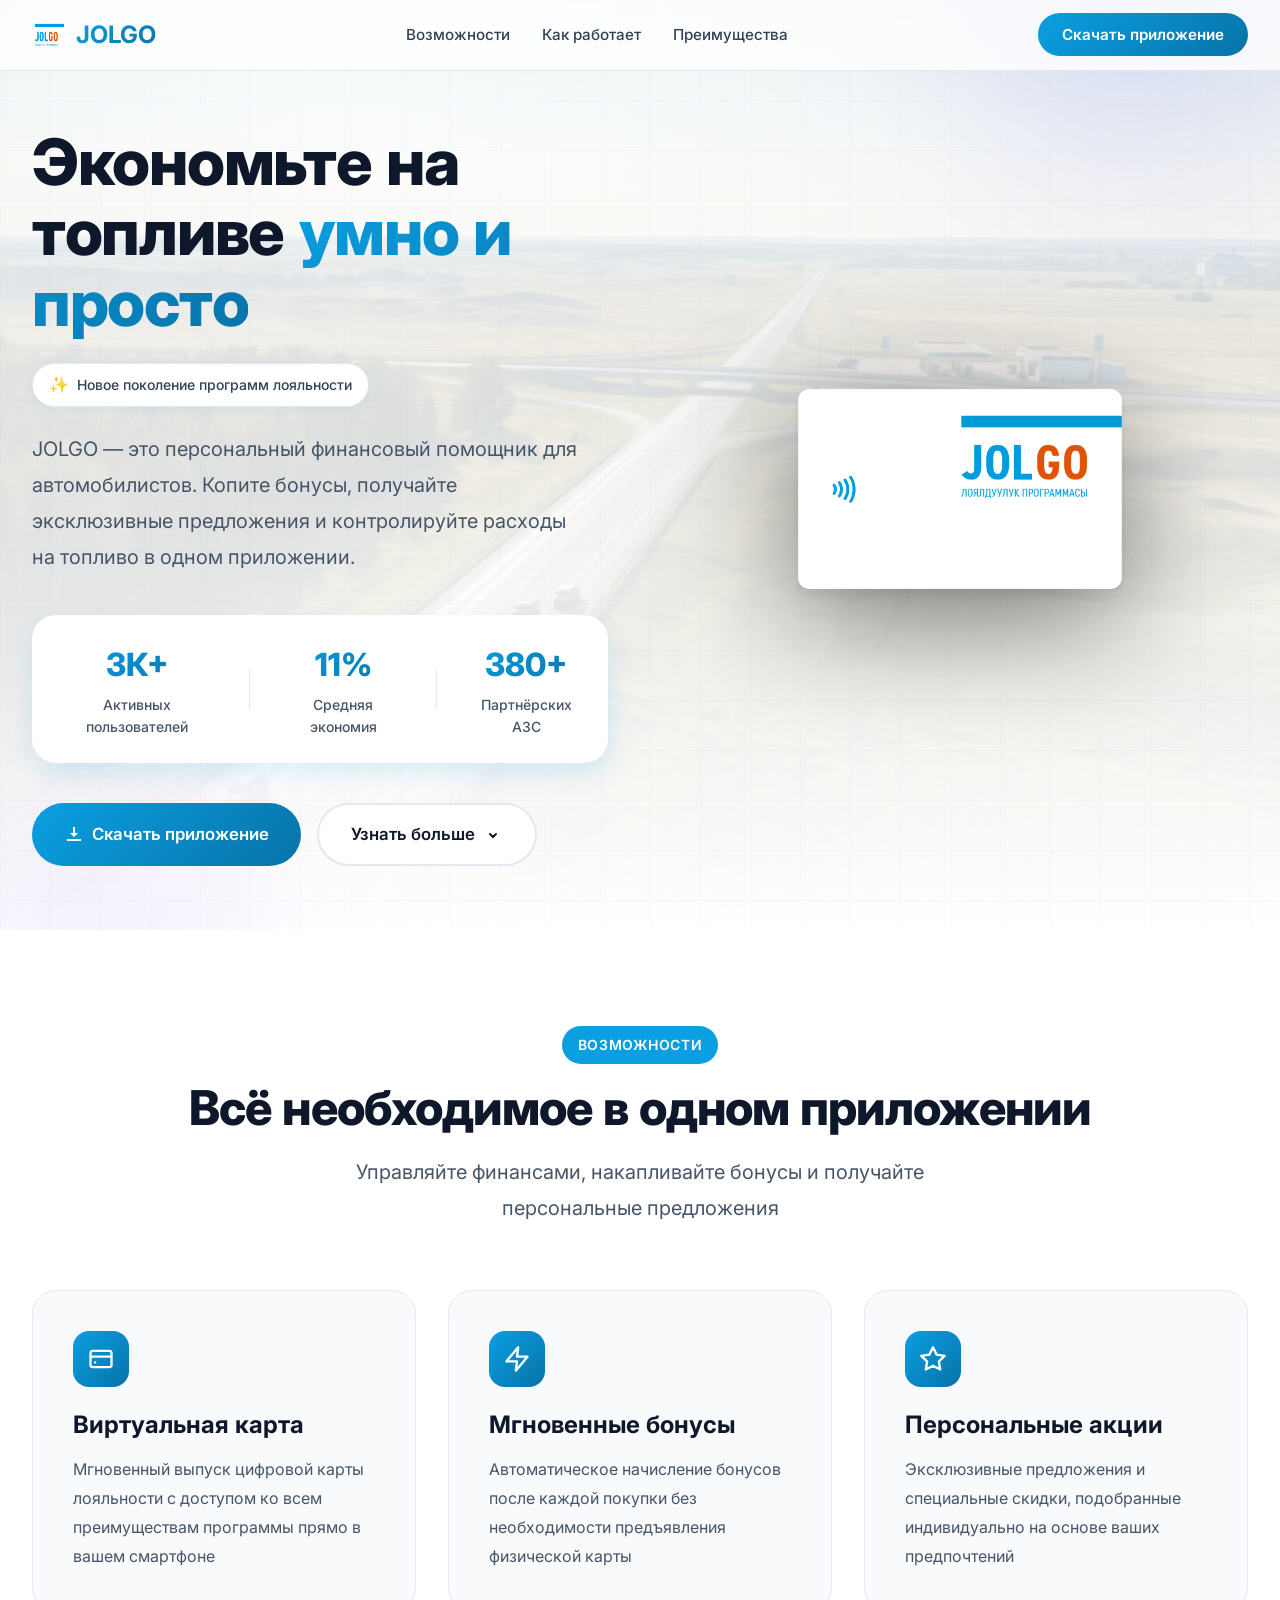
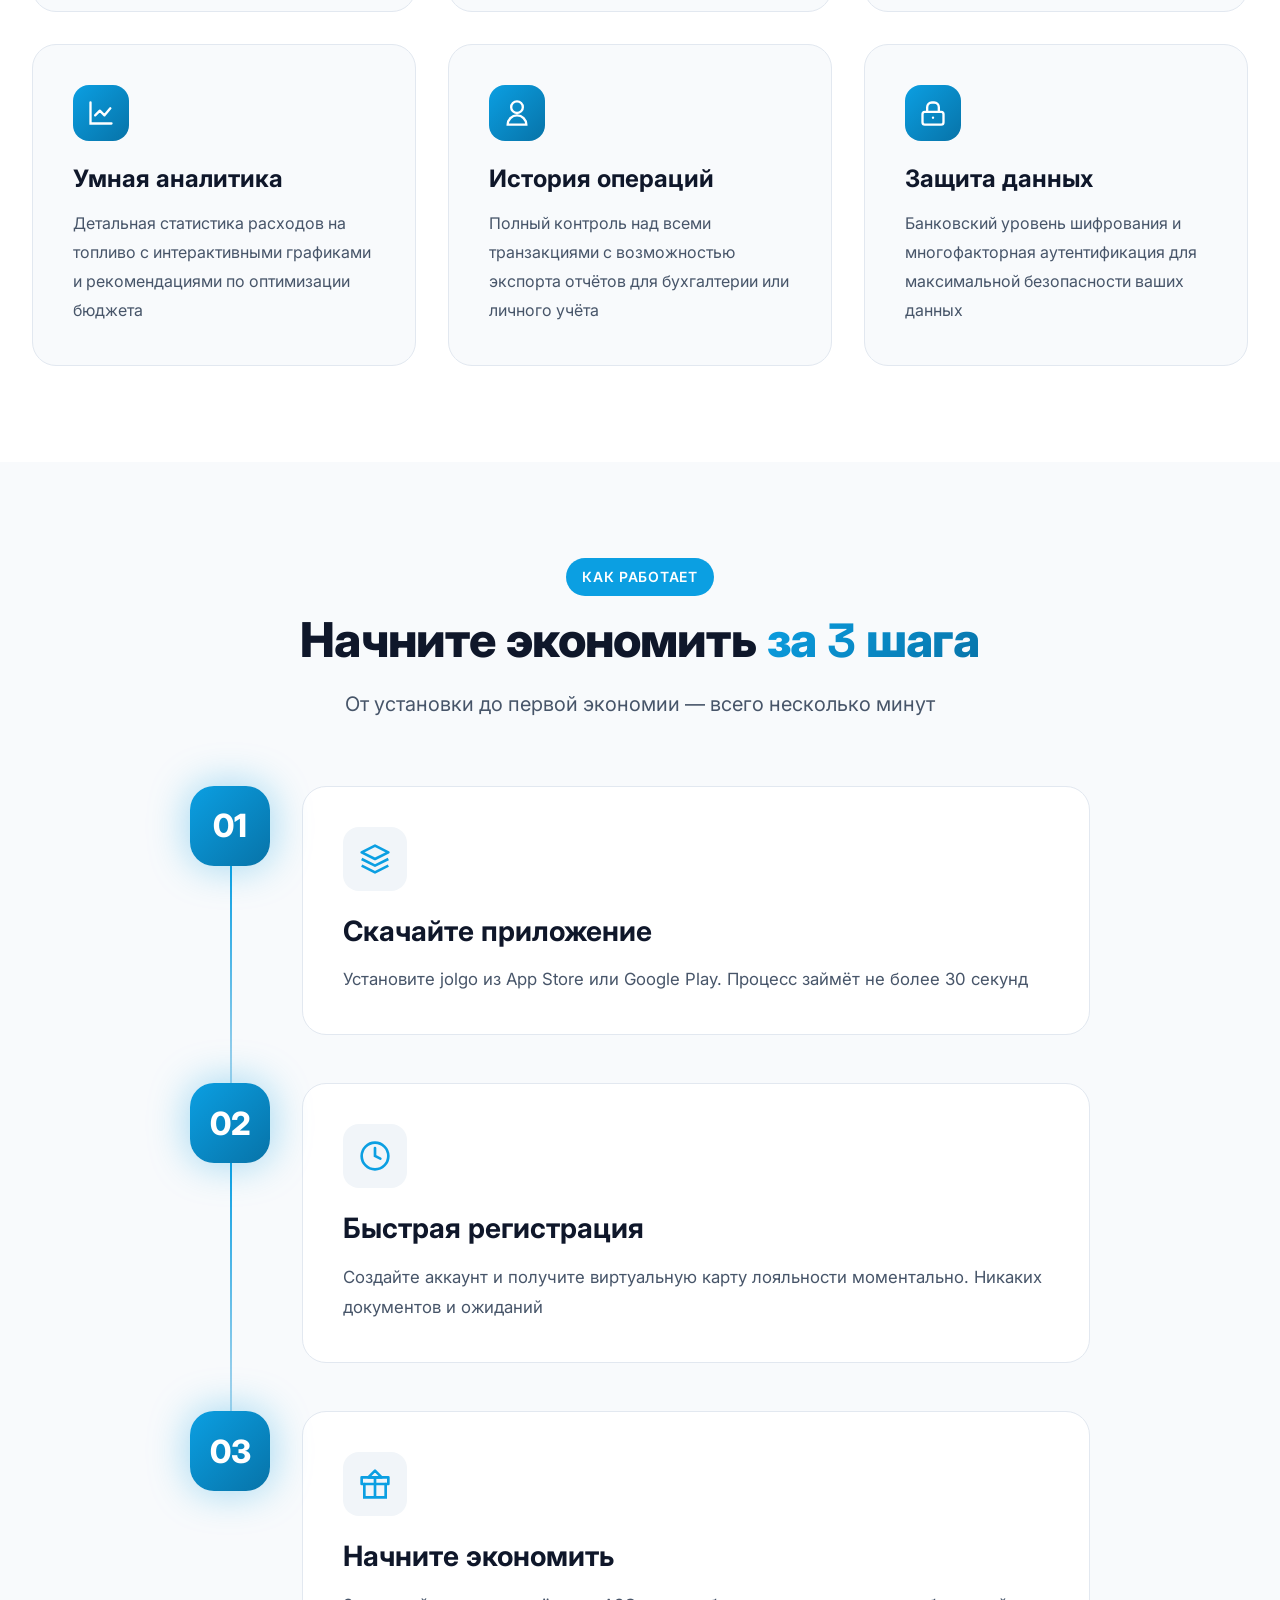
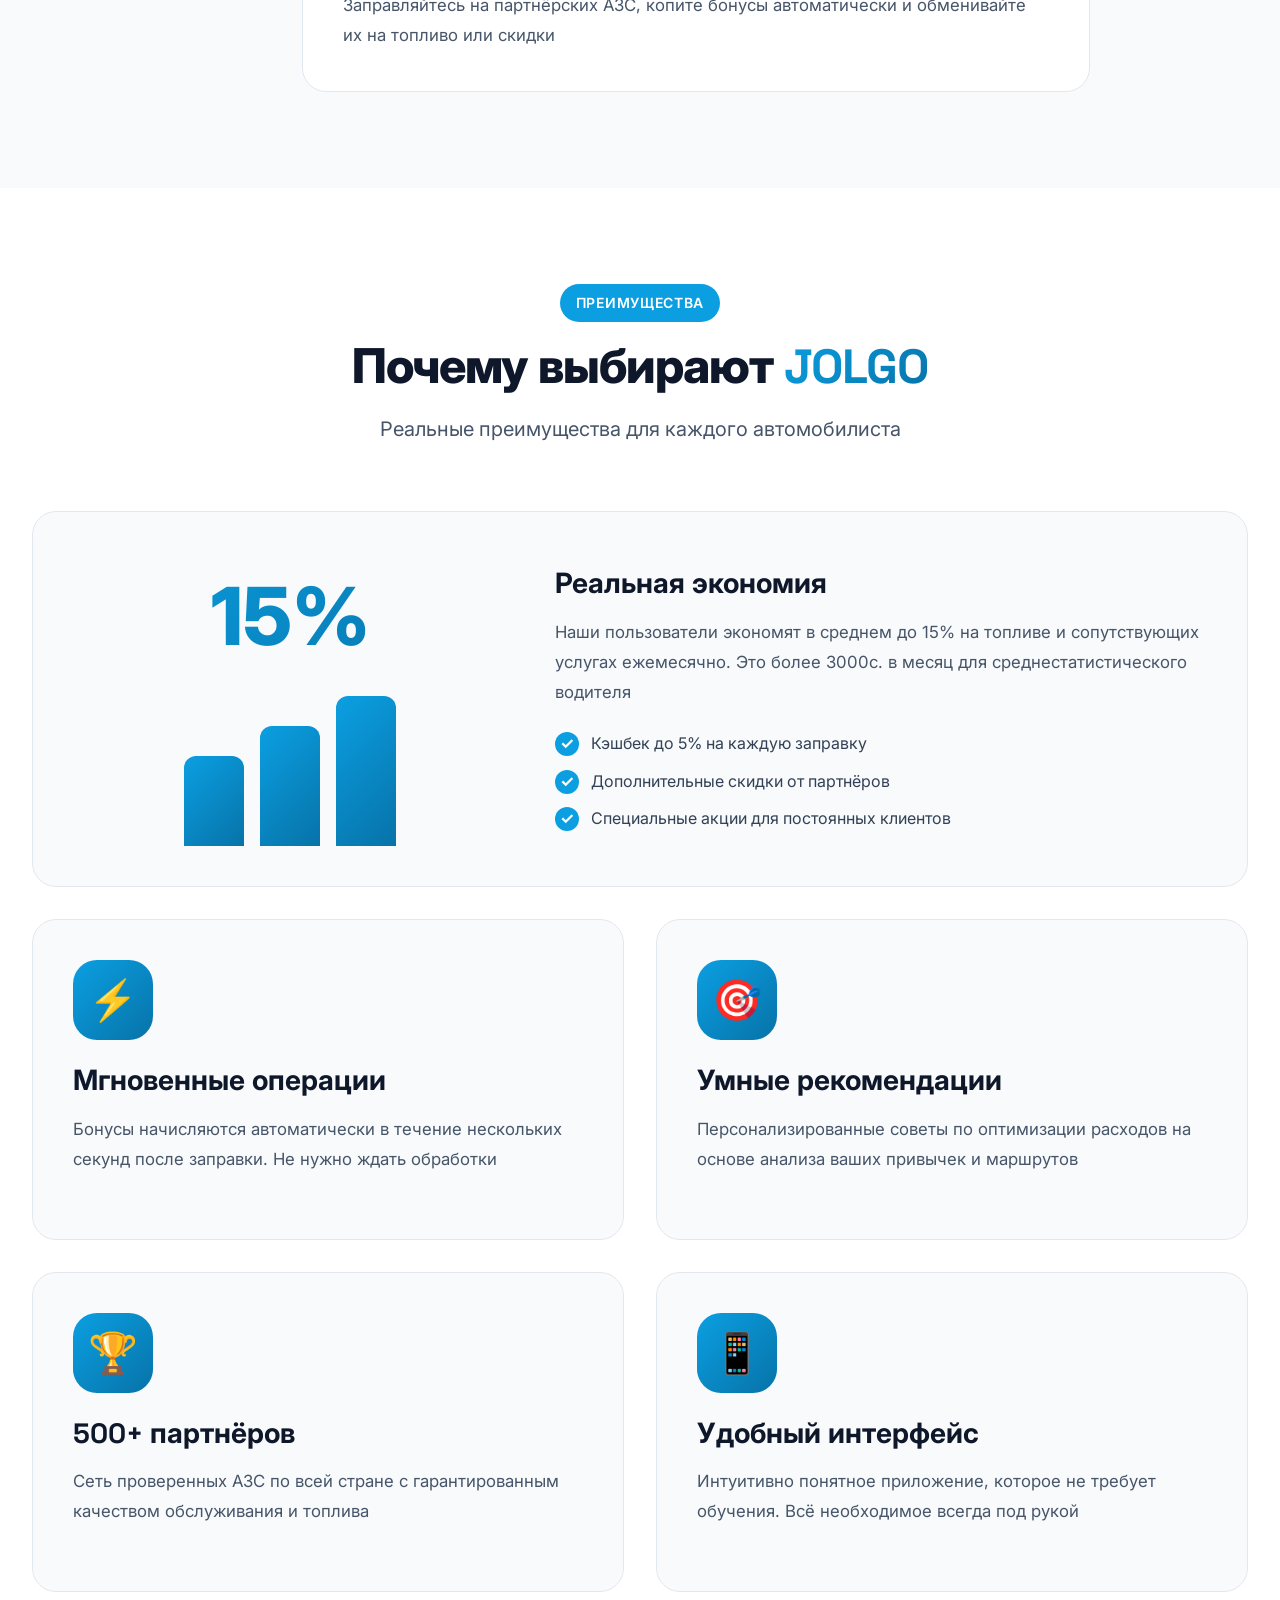
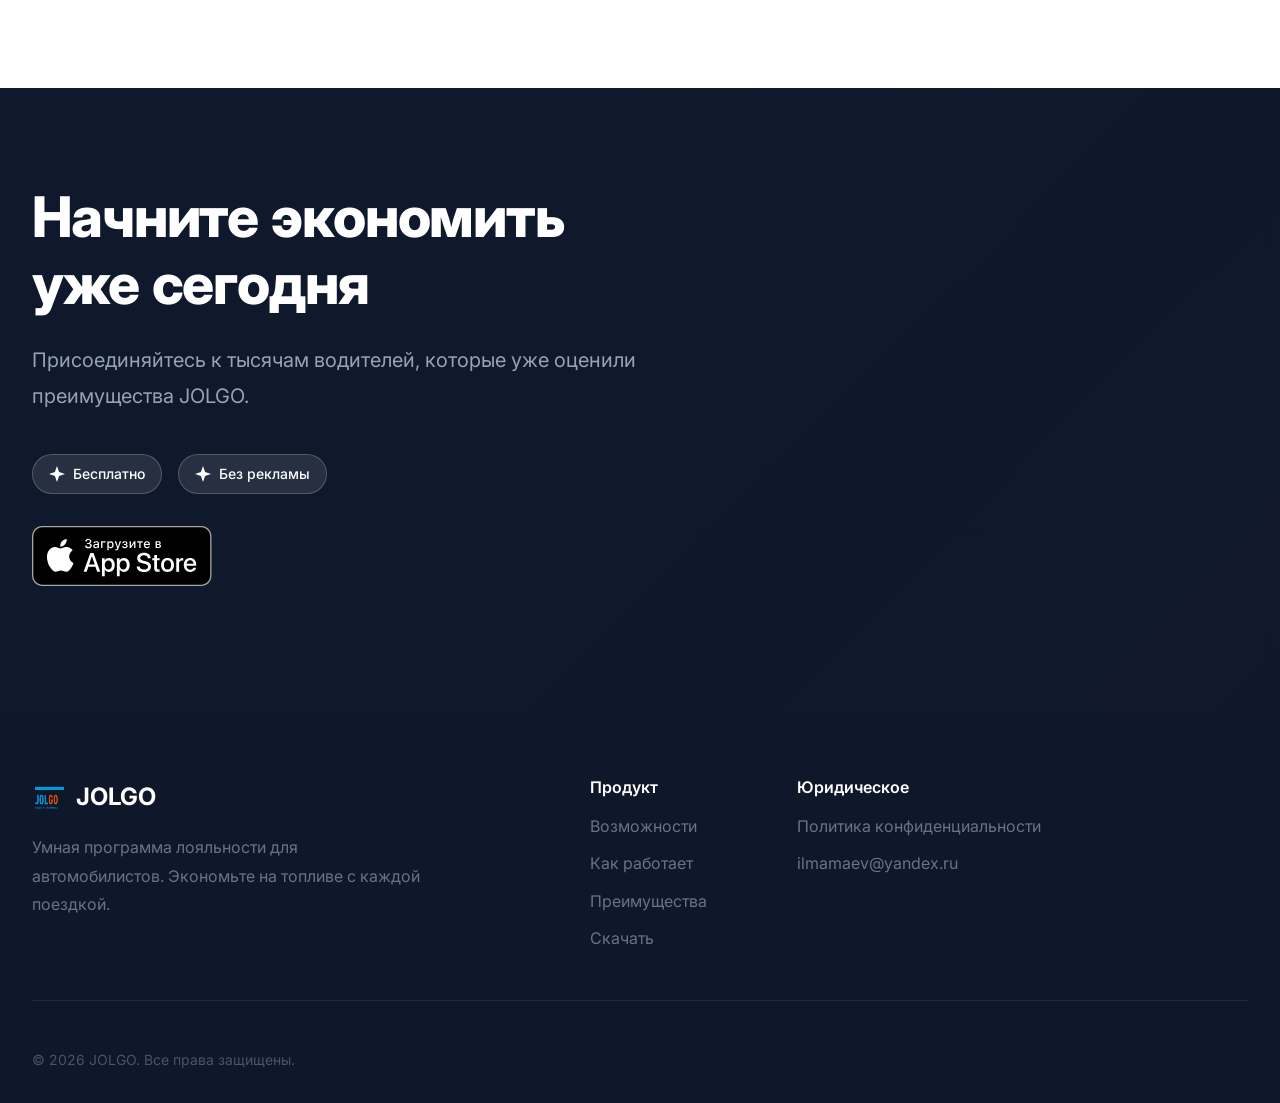
==== commit 69812ae6: "html fixes" ====
--- a/index.html
+++ b/index.html
@@ -322,7 +322,7 @@
                     <h3 class="benefit-title">Реальная экономия</h3>
                     <p class="benefit-description">
                         Наши пользователи экономят в среднем до 15% на топливе и
-                        сопутствующих услугах ежемесячно. Это более 3000₽ в месяц
+                        сопутствующих услугах ежемесячно. Это более 3000с. в месяц
                         для среднестатистического водителя
                     </p>
                     <ul class="benefit-list">
--- a/style.css
+++ b/style.css
@@ -232,6 +232,11 @@
     position: relative;
     padding: 8rem 2rem 4rem;
     overflow: hidden;
+    background: linear-gradient(
+            to bottom,
+            rgba(255, 255, 255, 0.7) 0%,
+            rgba(255, 255, 255, 1) 100%
+    ), url('./img/background.png') center/cover;
 }
 
 .hero-background {
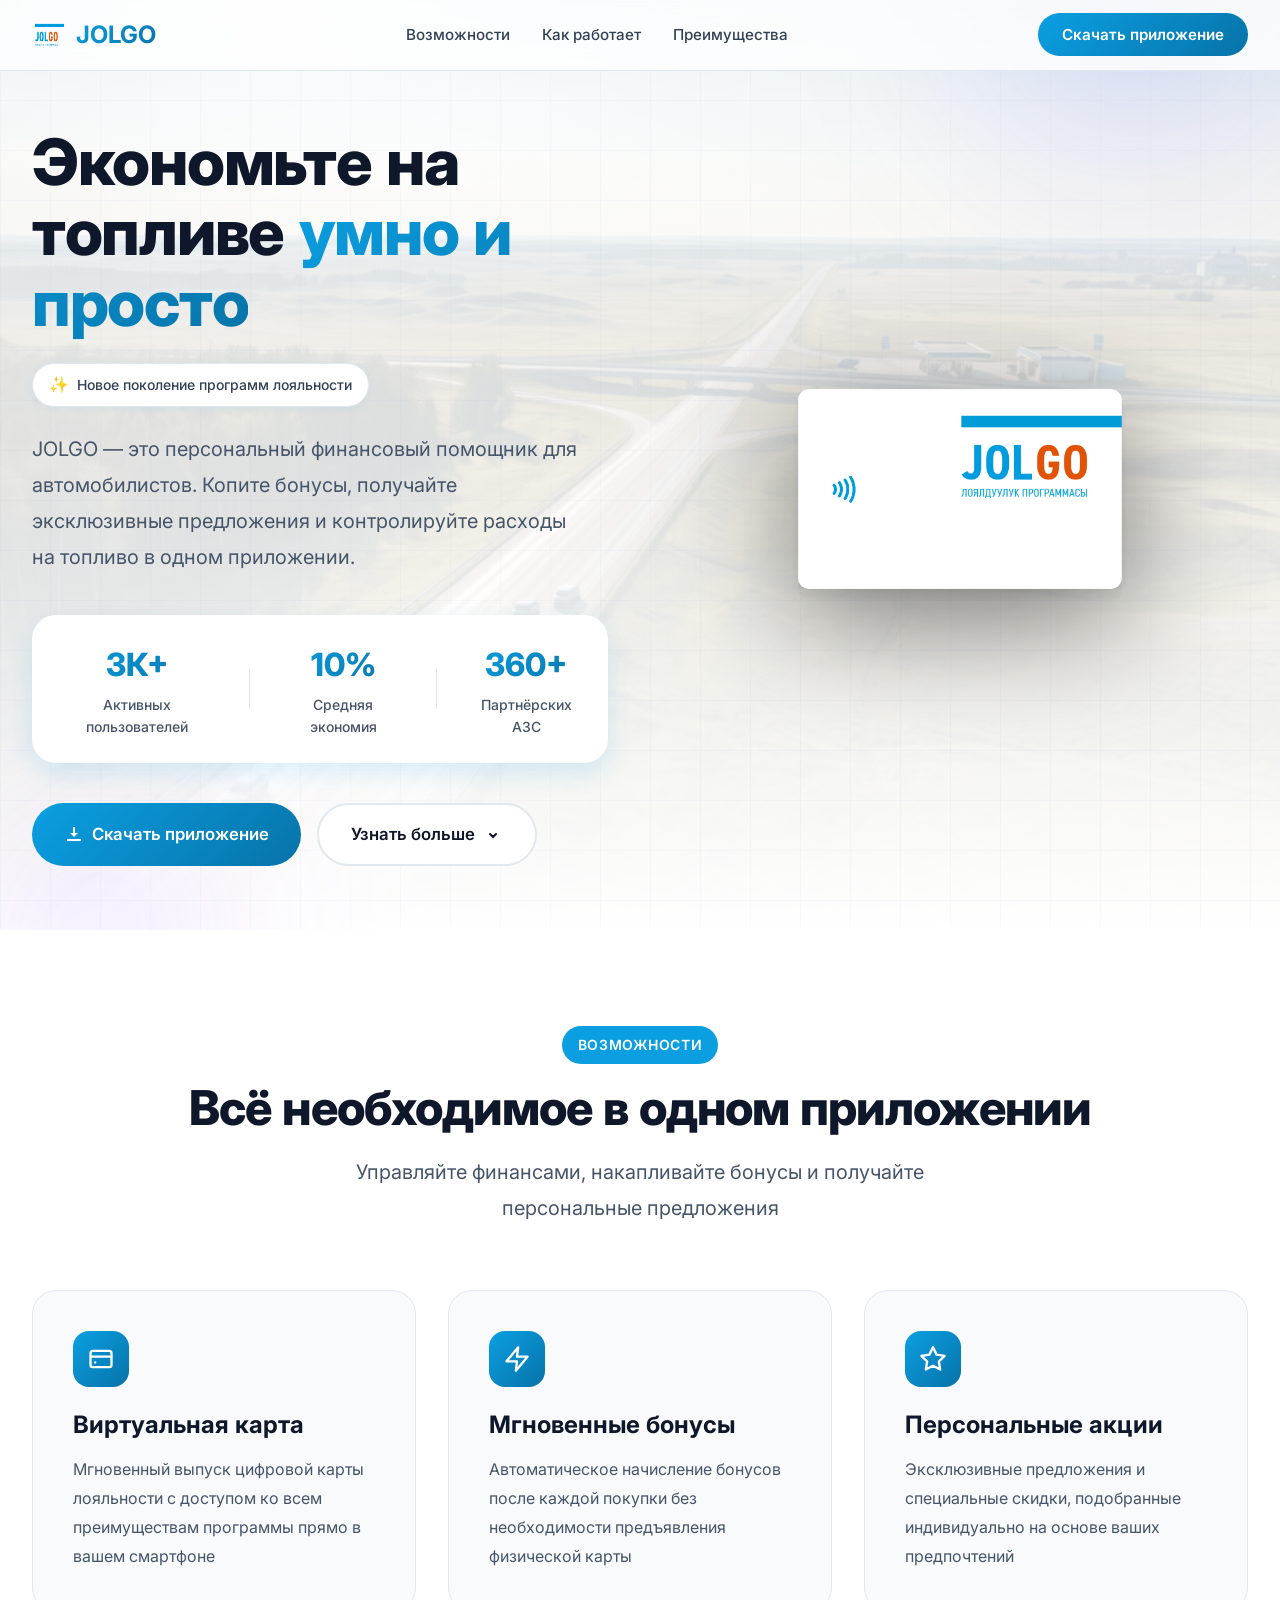
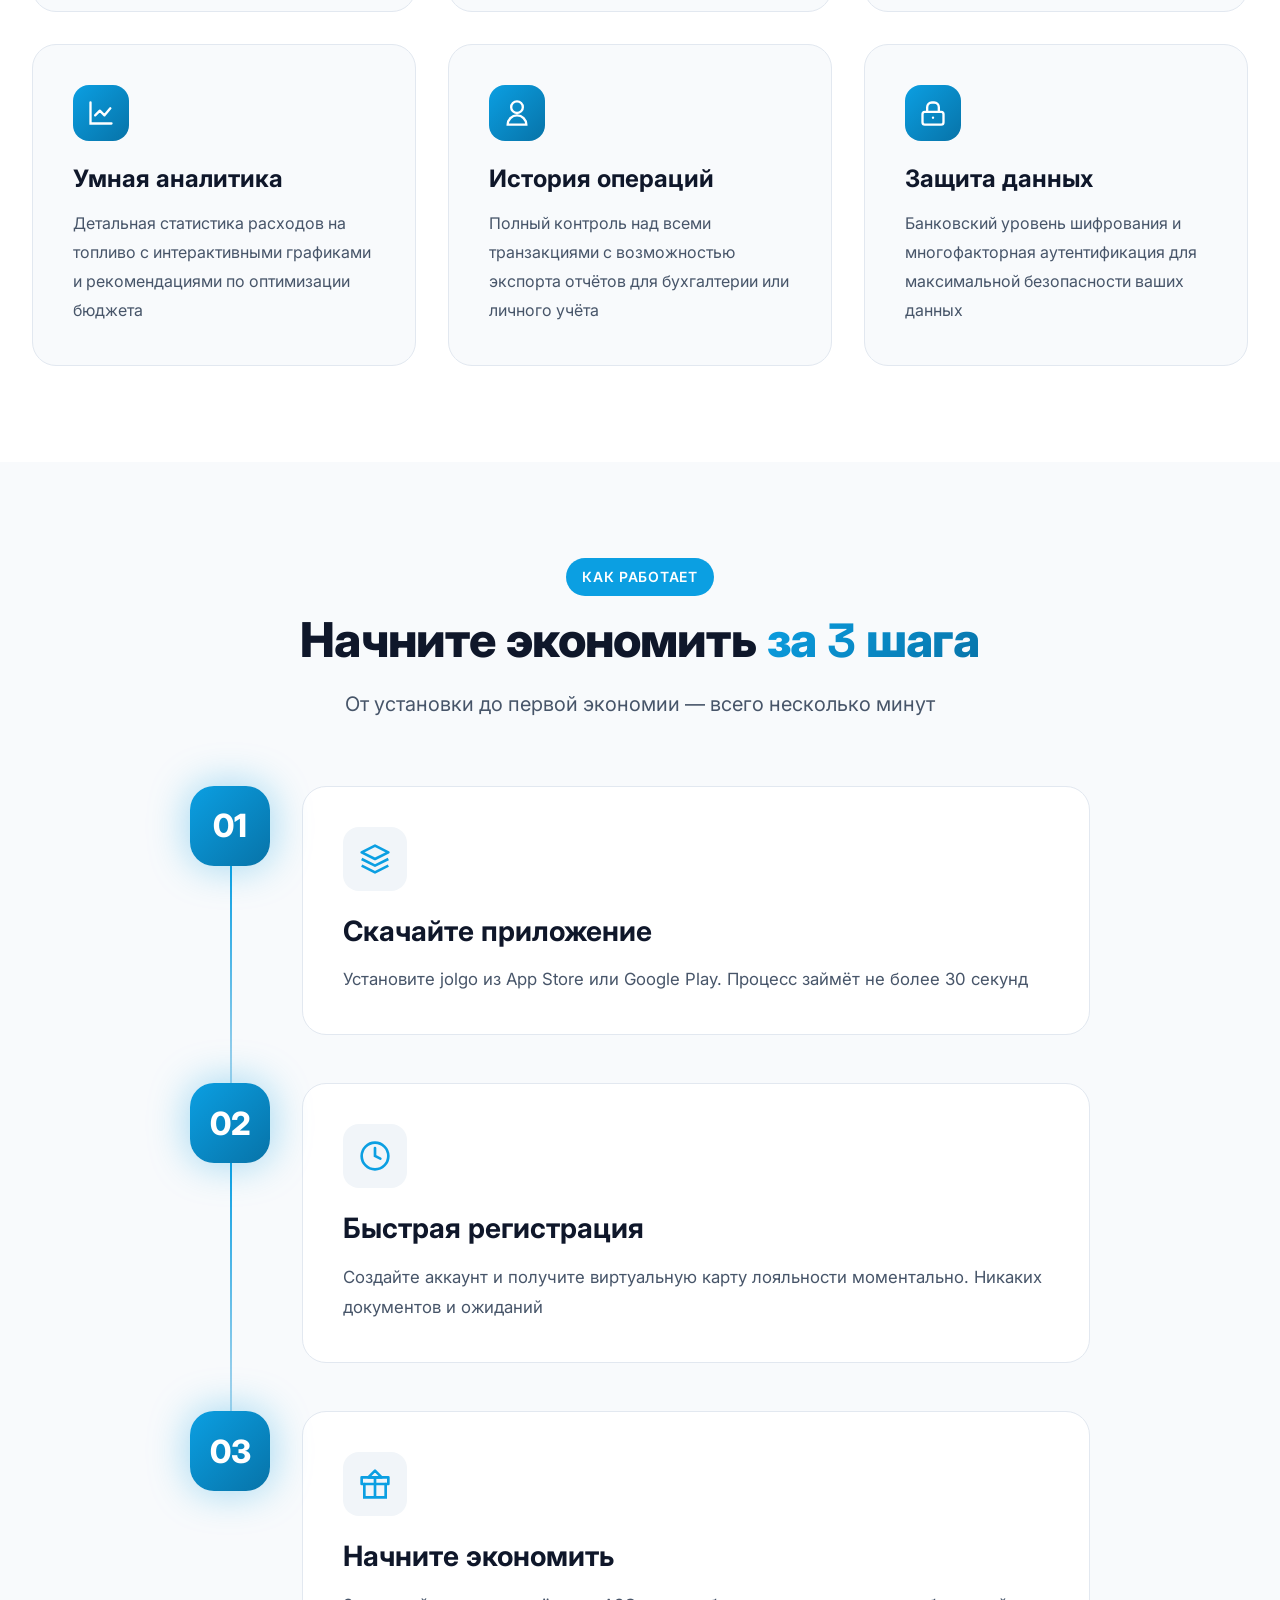
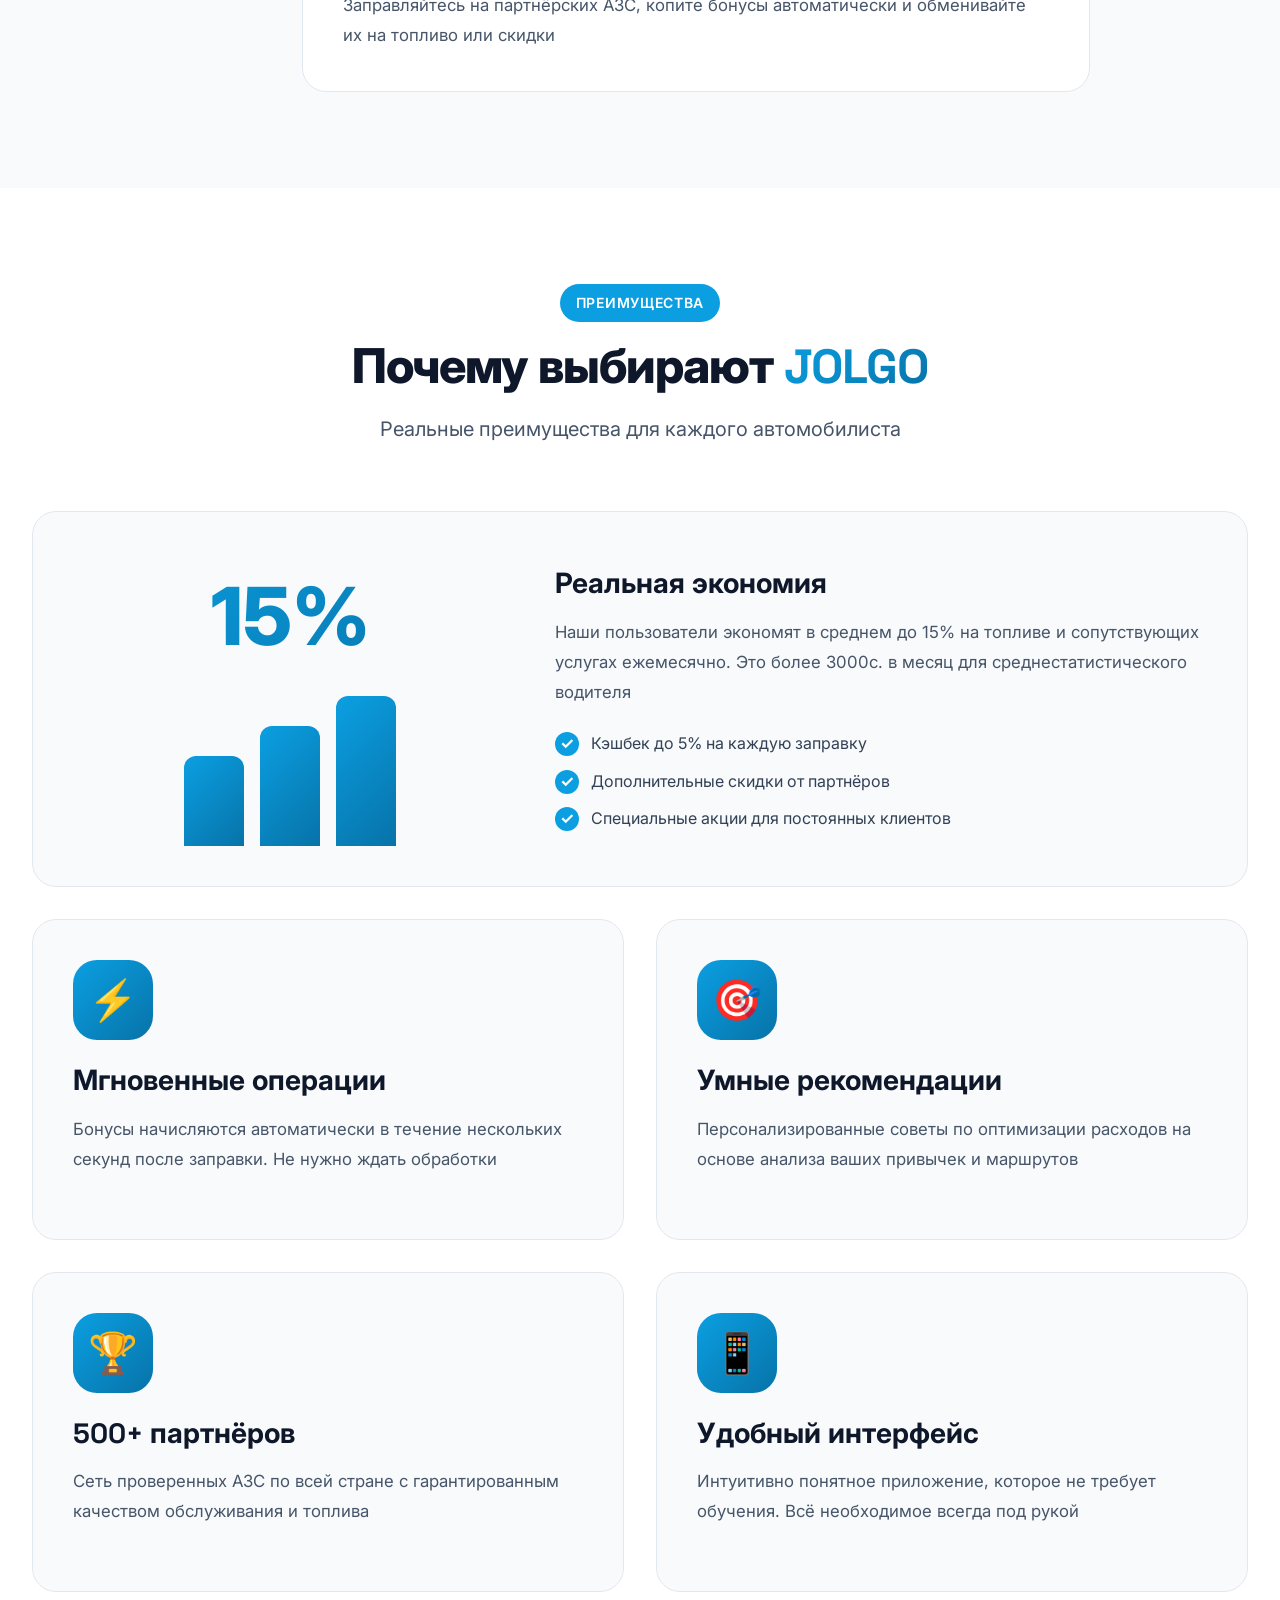
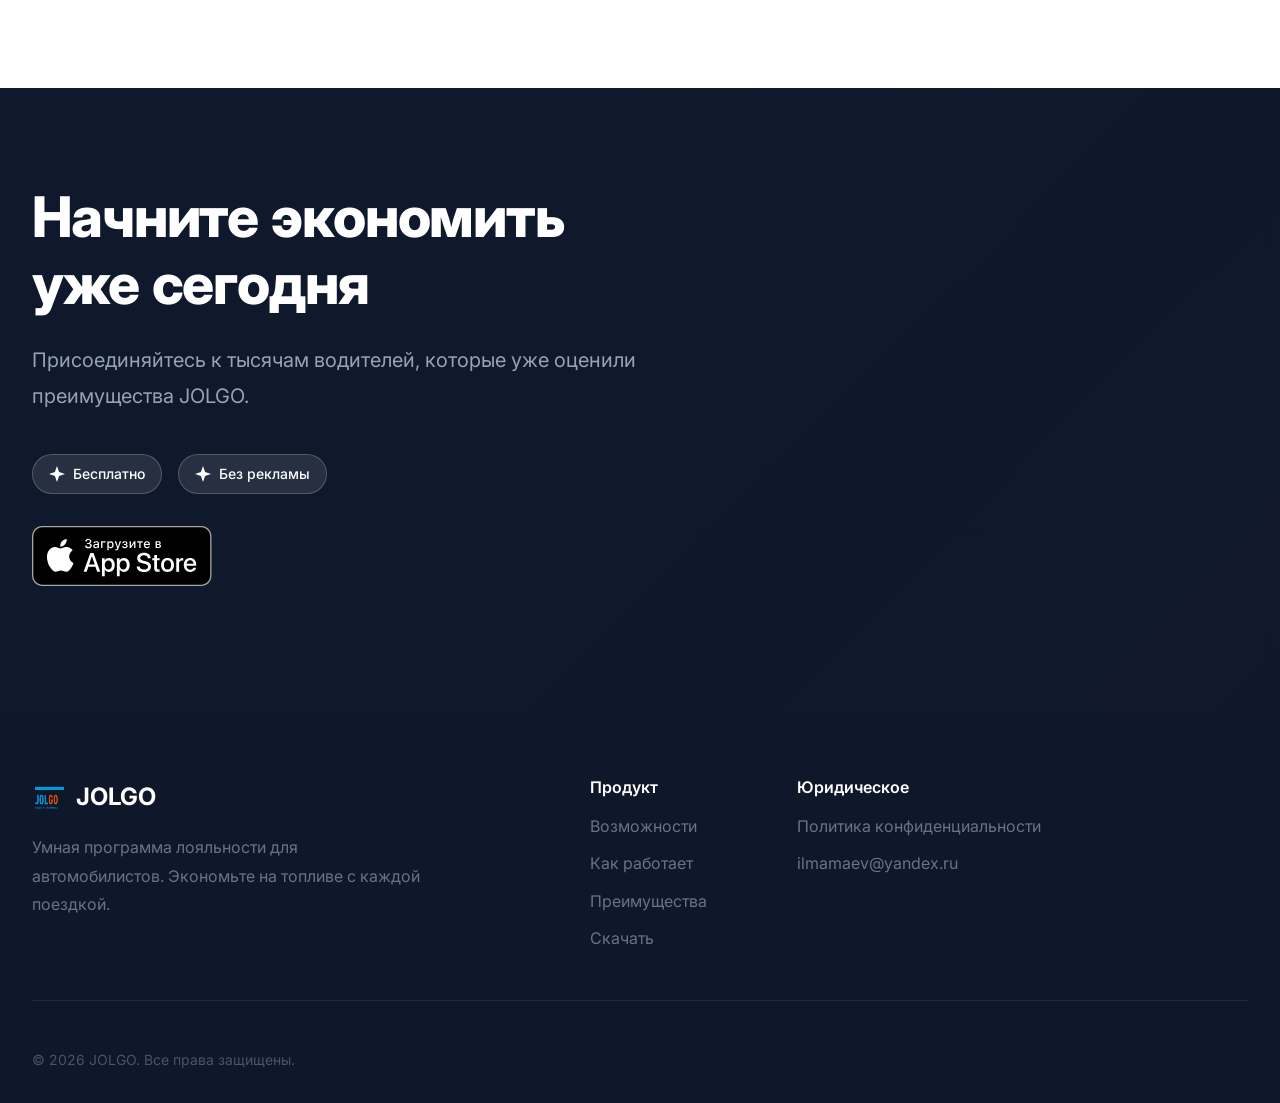
==== commit 923d2882: "Update index.html" ====
--- a/index.html
+++ b/index.html
@@ -88,7 +88,7 @@
             </div>
 
             <div class="hero-buttons">
-                <a href="#download" class="btn-primary">
+                <a href="https://apps.apple.com/ru/app/id6758012434" class="btn-primary">
                     <svg width="20" height="20" viewBox="0 0 20 20" fill="none">
                         <path d="M10 13L6 9H9V3H11V9H14L10 13Z" fill="currentColor"/>
                         <path d="M3 15H17V17H3V15Z" fill="currentColor"/>
@@ -397,7 +397,7 @@
             </div>
 
             <div class="download-buttons">
-                <a href="https://apps.apple.com/ru/app/id0000000000" class="store-button">
+                <a href="https://apps.apple.com/ru/app/id6758012434" class="store-button">
                     <img src="./img/store.svg" alt="" class="scale">
                 </a>
             </div>
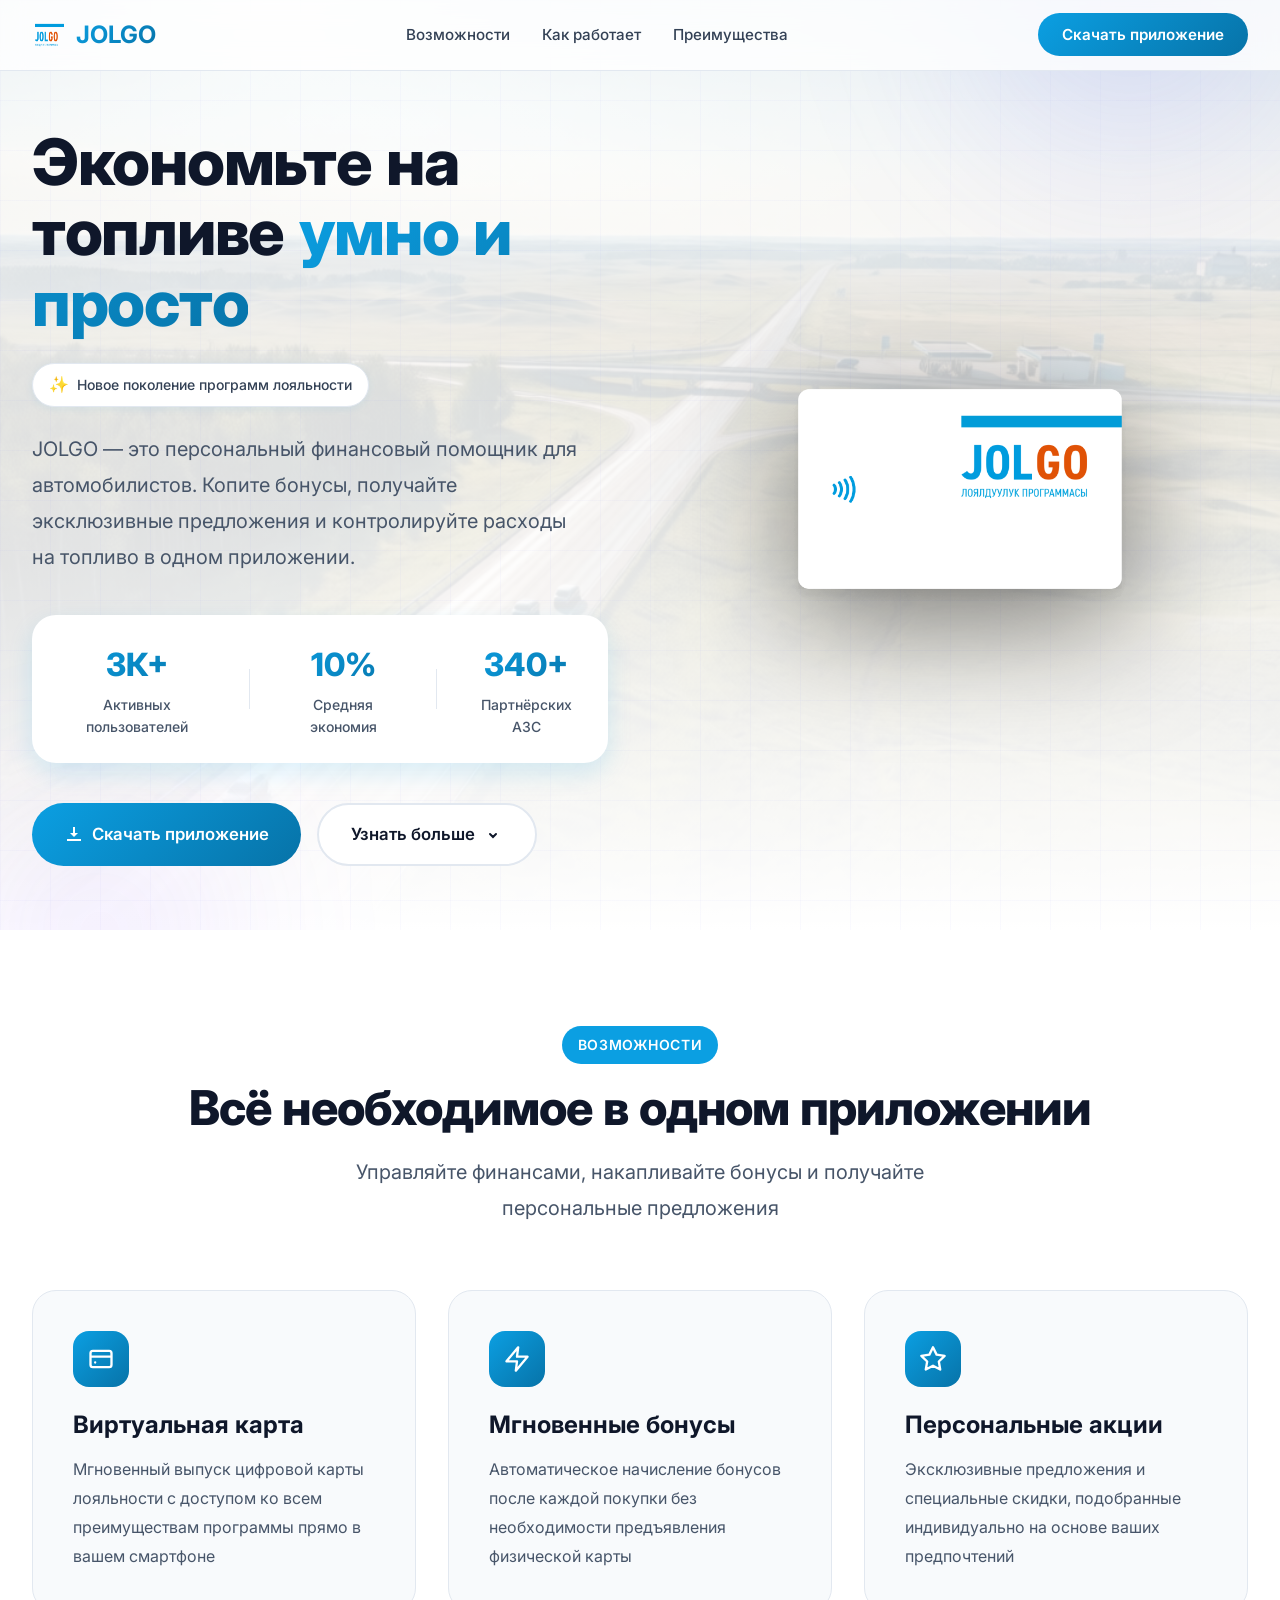
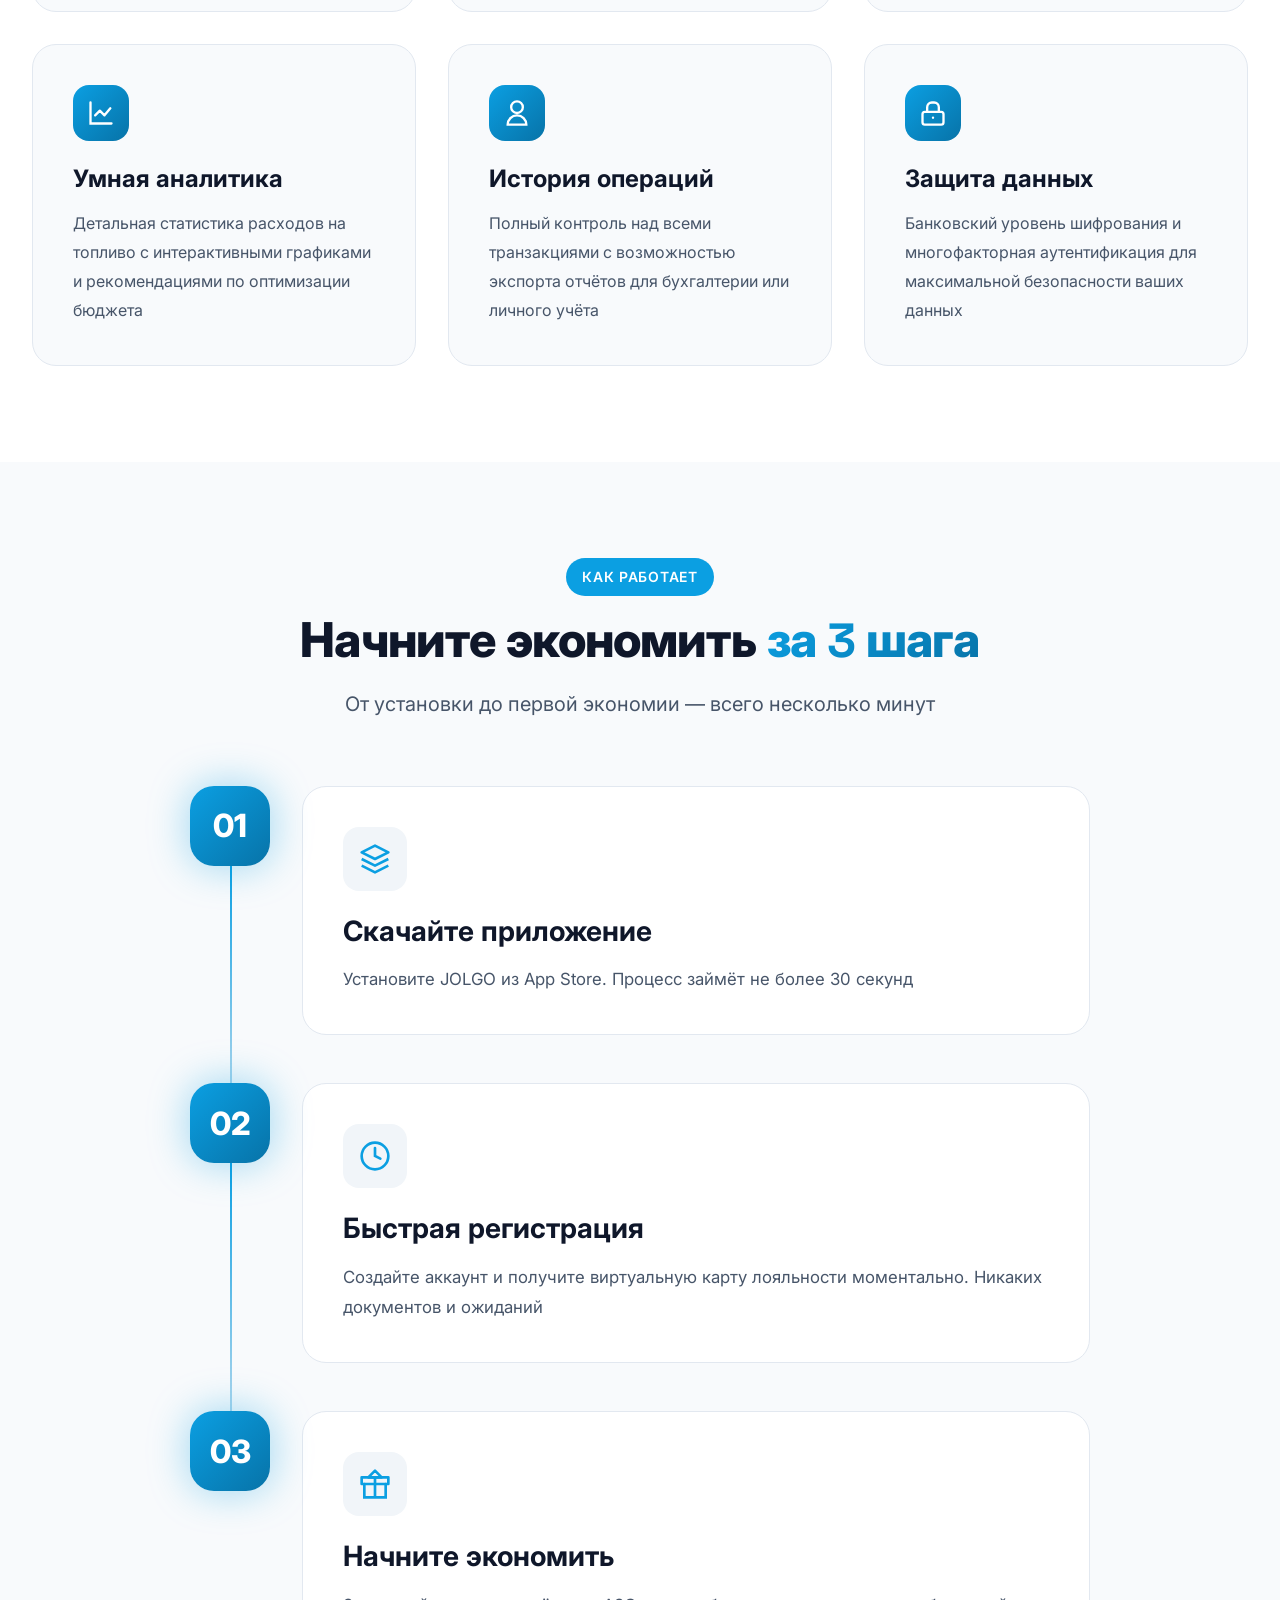
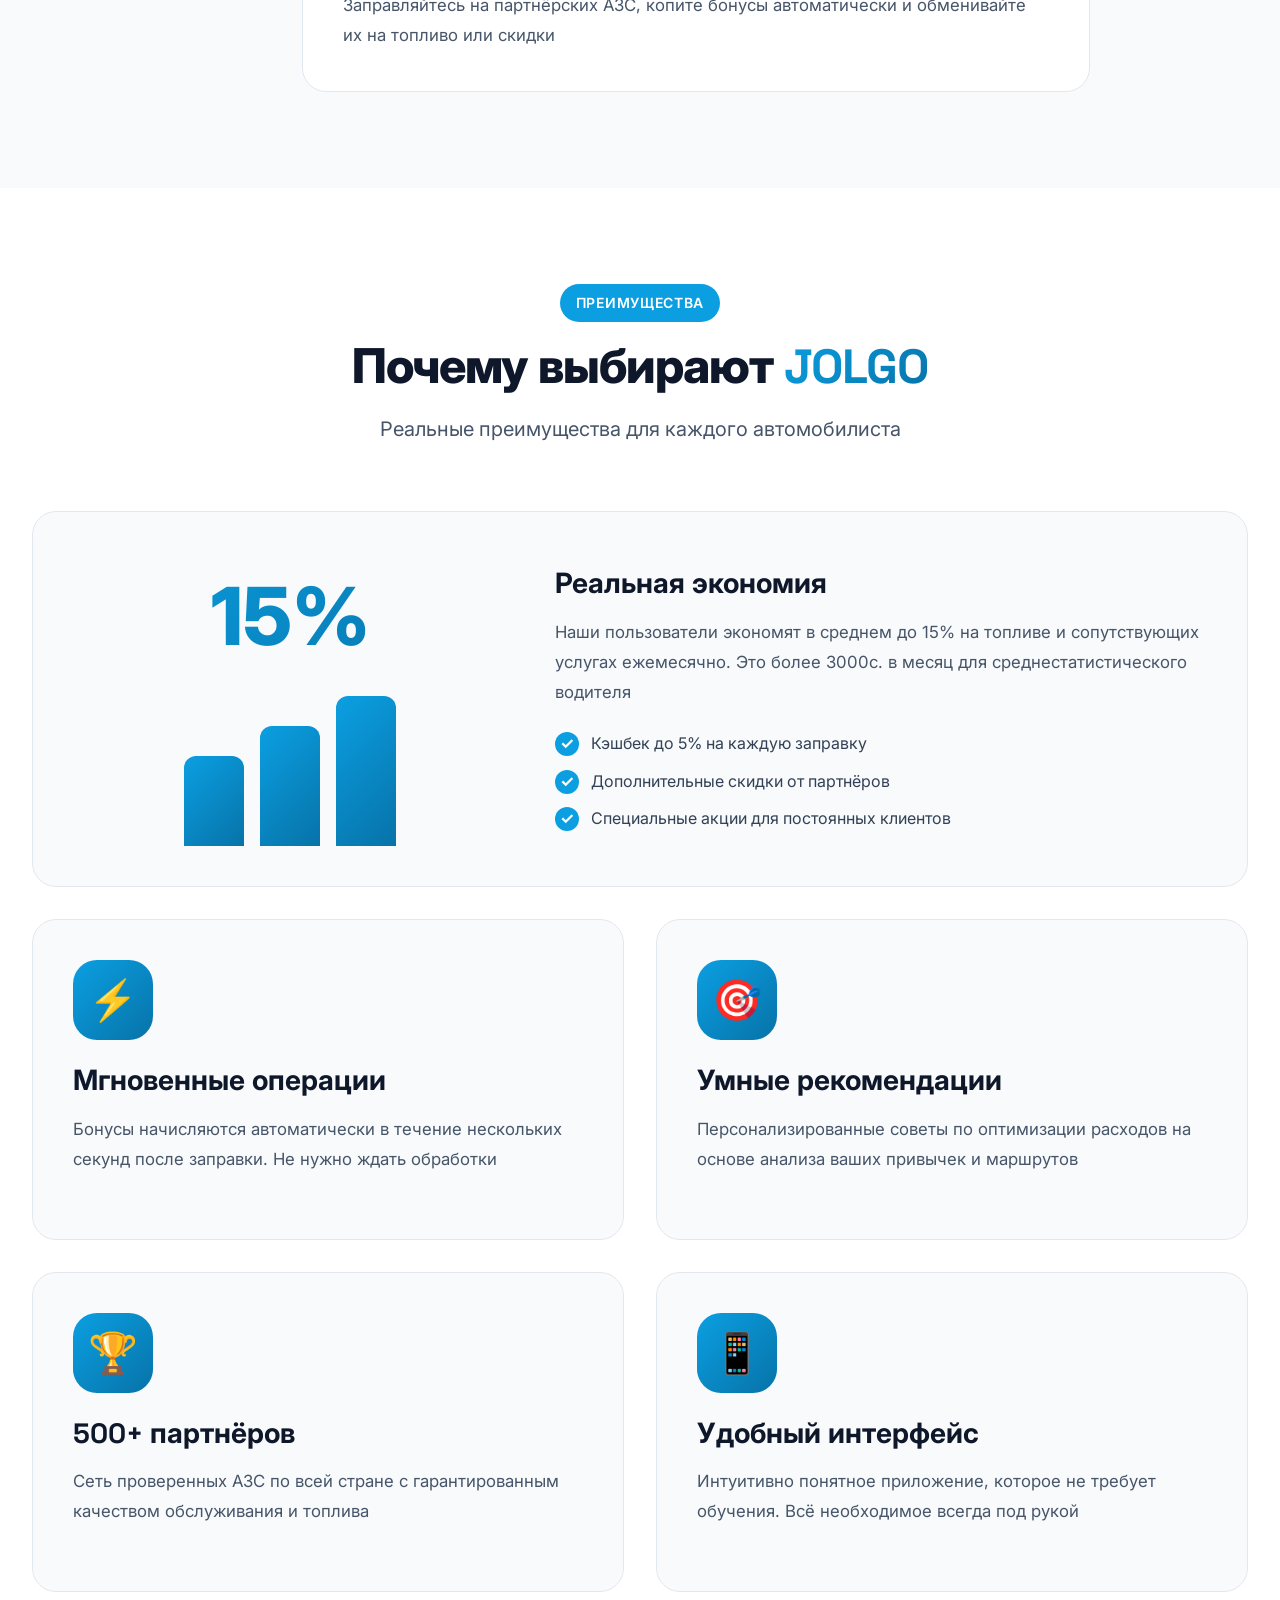
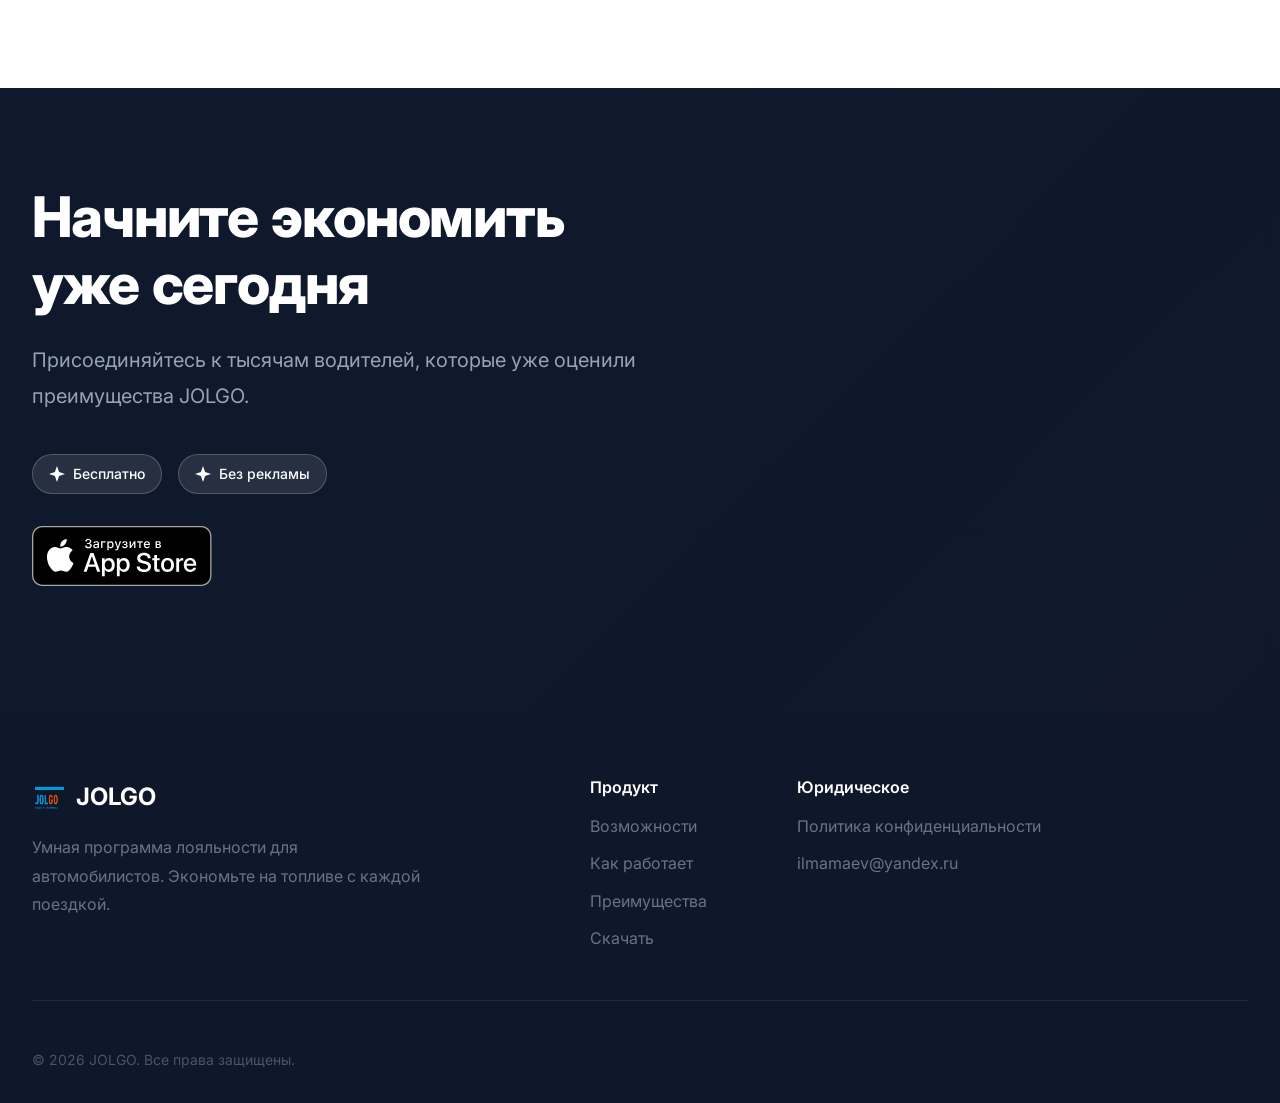
==== commit cf2b3156: "Update index.html" ====
--- a/index.html
+++ b/index.html
@@ -250,7 +250,7 @@
                     </div>
                     <h3 class="step-title">Скачайте приложение</h3>
                     <p class="step-description">
-                        Установите jolgo из App Store или Google Play.
+                        Установите JOLGO из App Store.
                         Процесс займёт не более 30 секунд
                     </p>
                 </div>
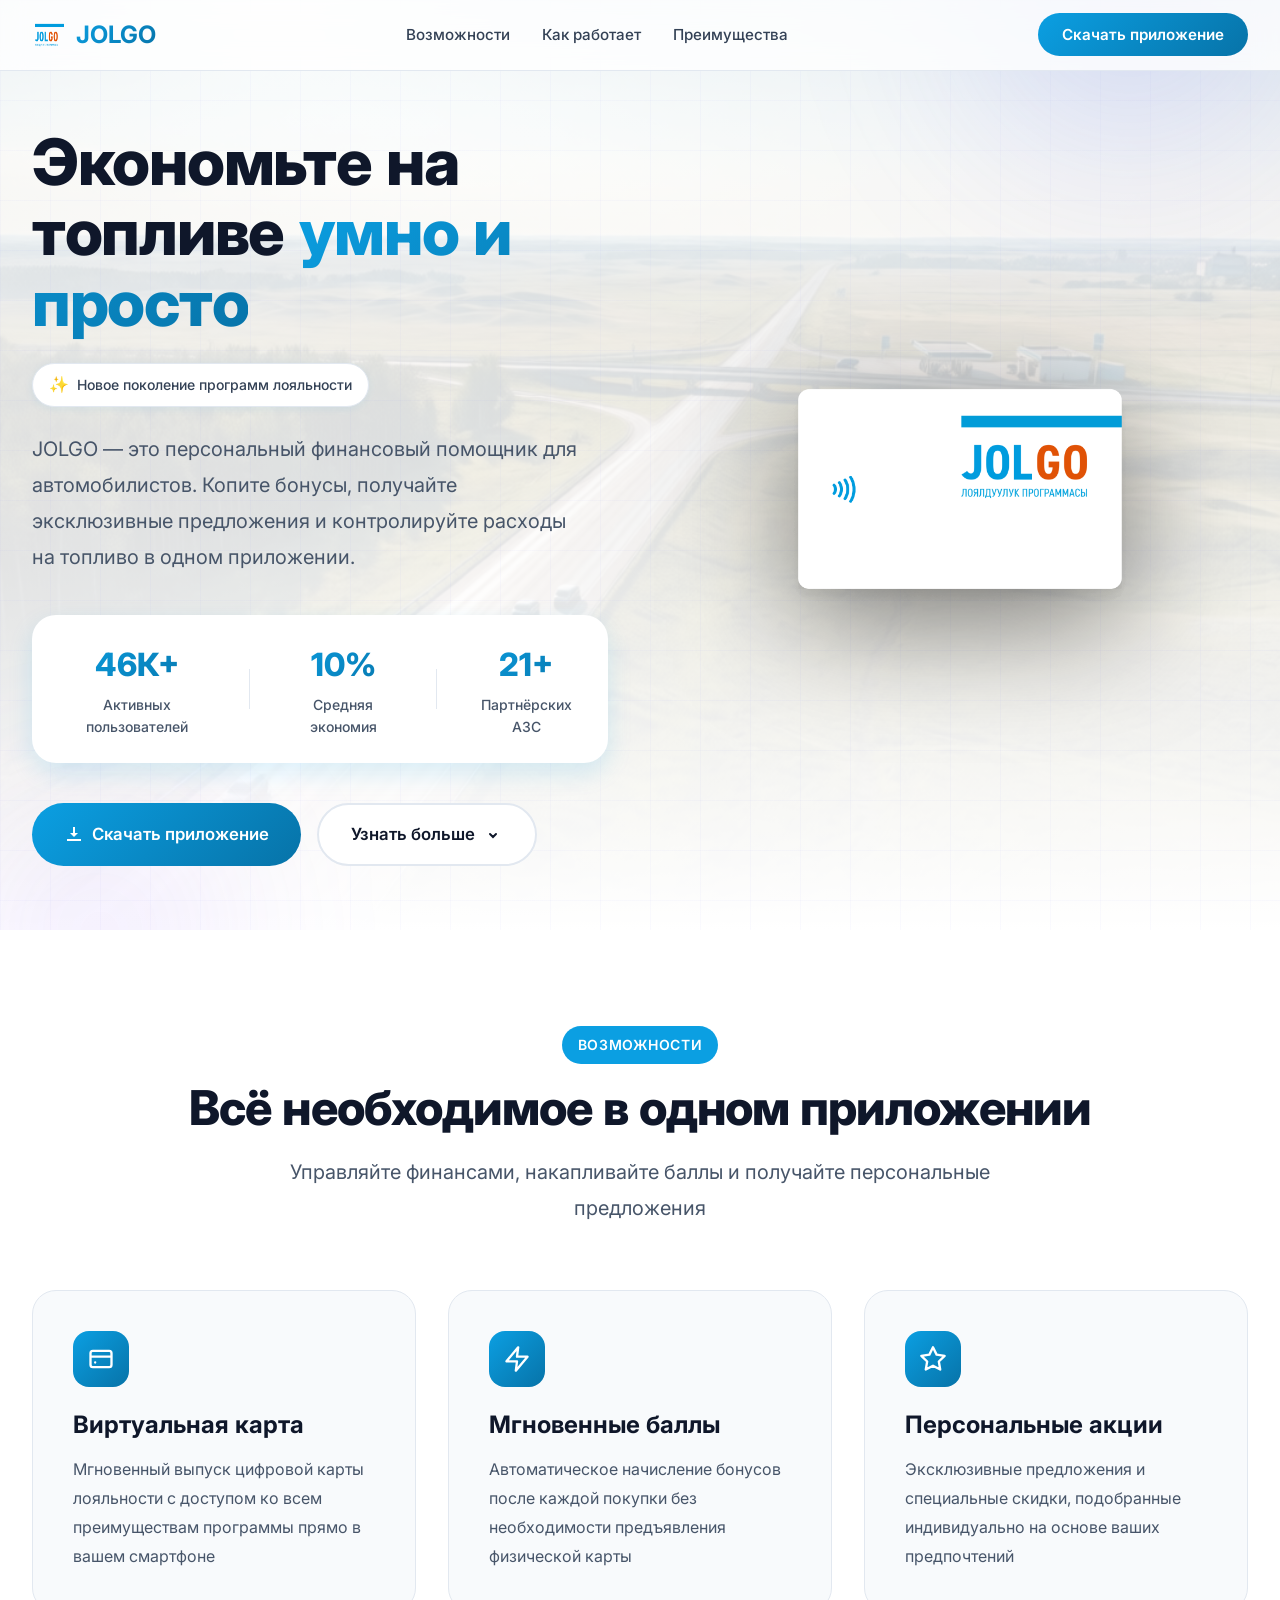
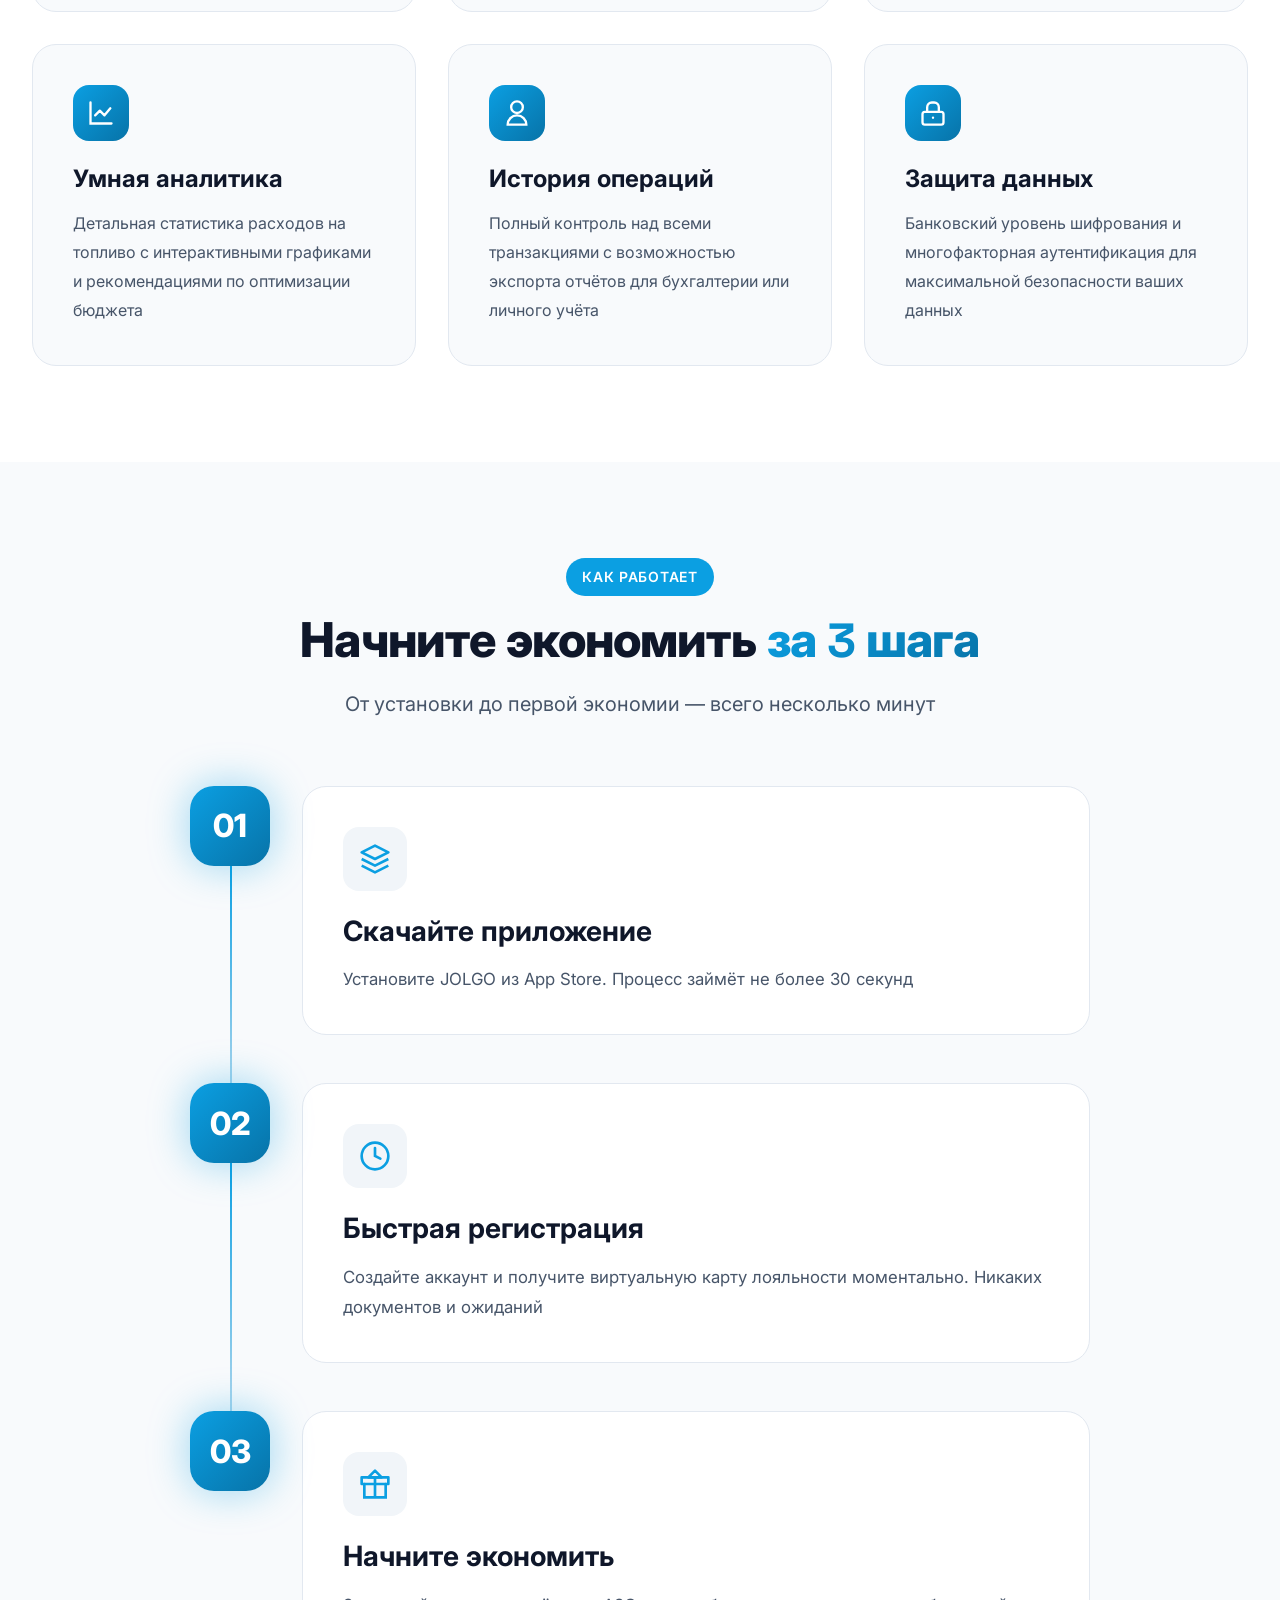
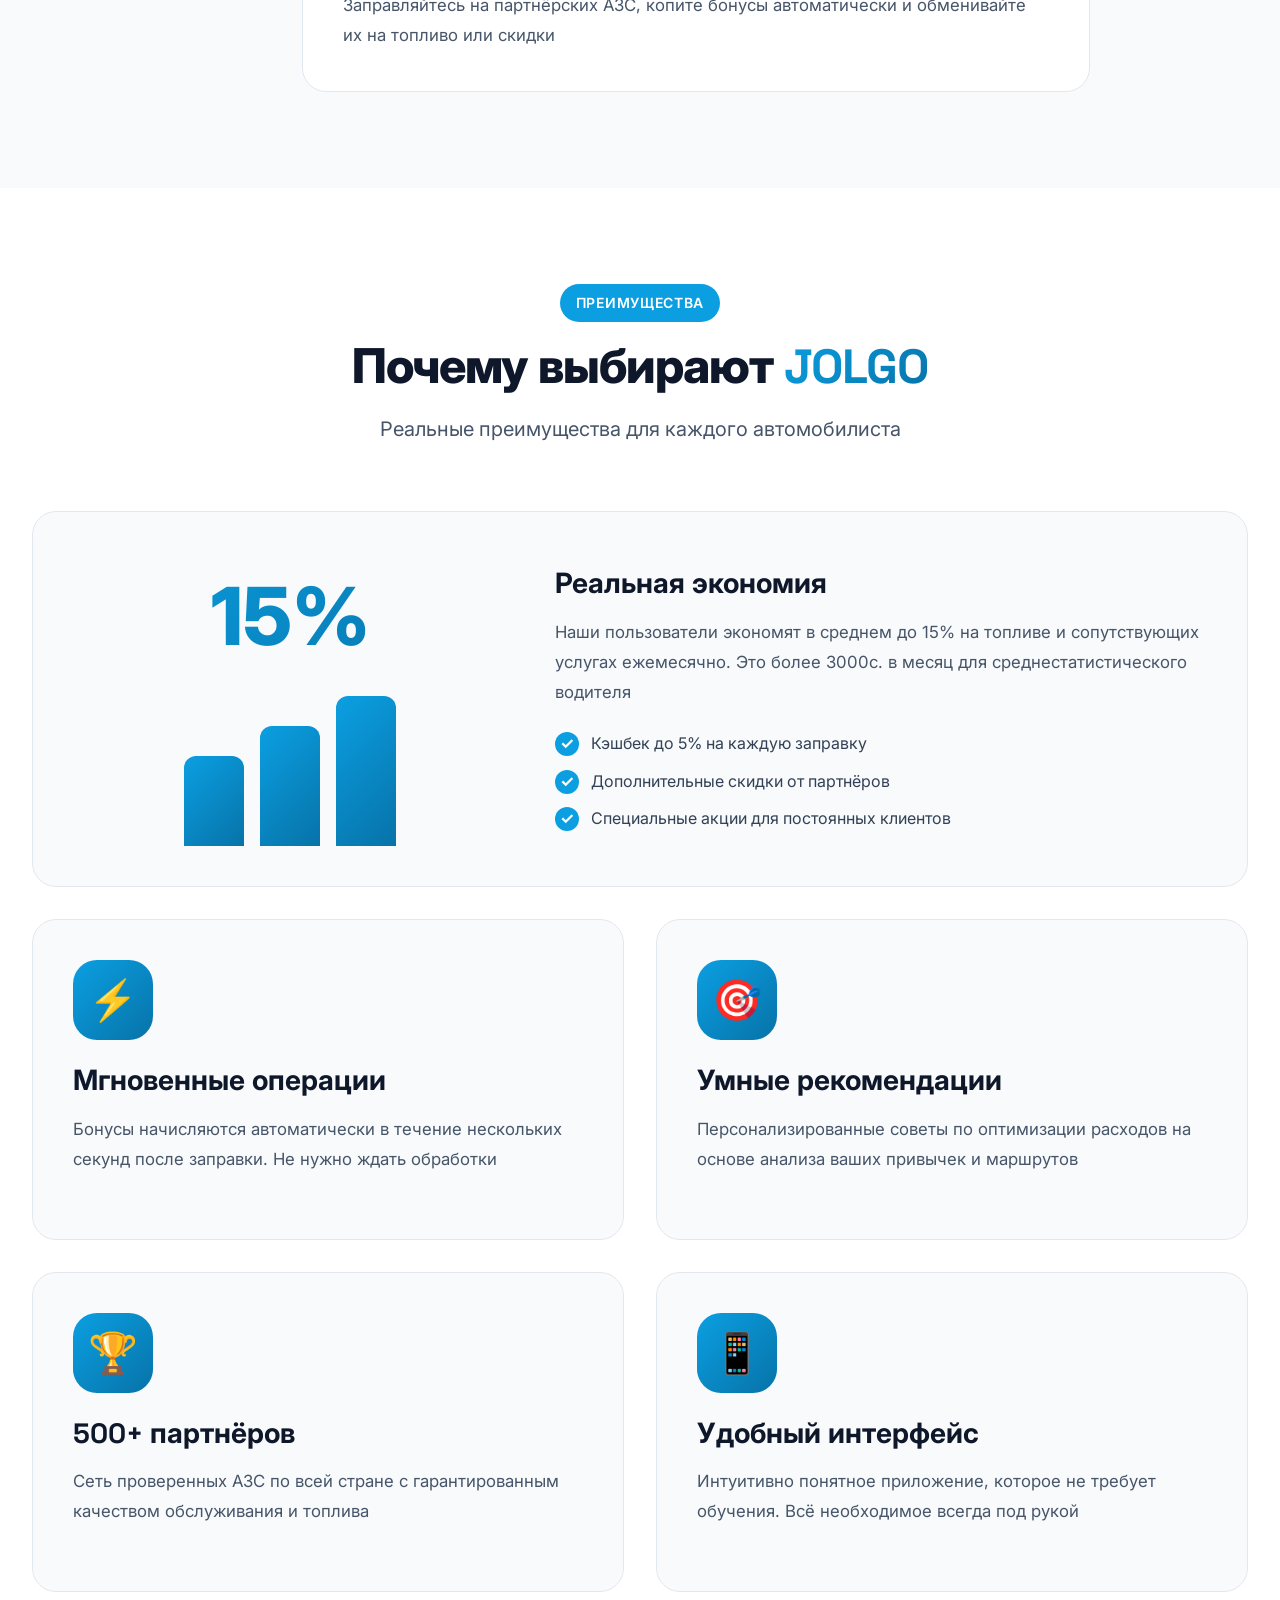
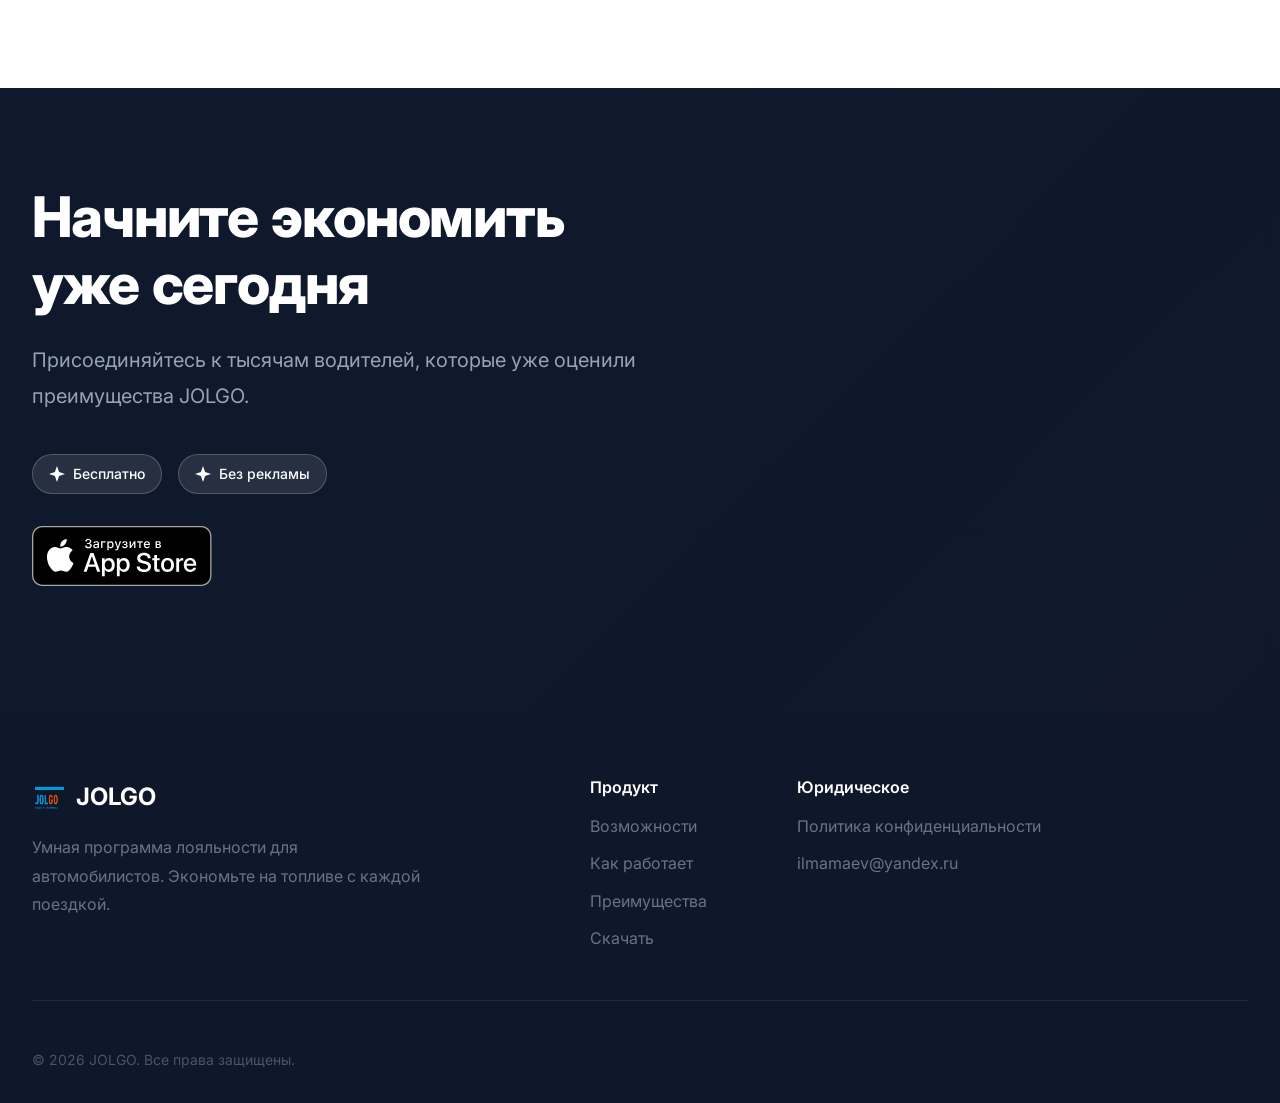
==== commit 1b15e5c1: "Update index.html" ====
--- a/index.html
+++ b/index.html
@@ -72,7 +72,7 @@
 
             <div class="hero-stats">
                 <div class="stat-item">
-                    <div class="stat-number">5К+</div>
+                    <div class="stat-number">65К+</div>
                     <div class="stat-label">Активных пользователей</div>
                 </div>
                 <div class="stat-divider"></div>
@@ -82,7 +82,7 @@
                 </div>
                 <div class="stat-divider"></div>
                 <div class="stat-item">
-                    <div class="stat-number">500+</div>
+                    <div class="stat-number">30+</div>
                     <div class="stat-label">Партнёрских АЗС</div>
                 </div>
             </div>
@@ -122,7 +122,7 @@
             <span class="section-badge">Возможности</span>
             <h2 class="section-title">Всё необходимое в одном приложении</h2>
             <p class="section-subtitle">
-                Управляйте финансами, накапливайте бонусы и получайте персональные предложения
+                Управляйте финансами, накапливайте баллы и получайте персональные предложения
             </p>
         </div>
 
@@ -152,7 +152,7 @@
                         </svg>
                     </div>
                 </div>
-                <h3 class="feature-title">Мгновенные бонусы</h3>
+                <h3 class="feature-title">Мгновенные баллы</h3>
                 <p class="feature-description">
                     Автоматическое начисление бонусов после каждой покупки без
                     необходимости предъявления физической карты
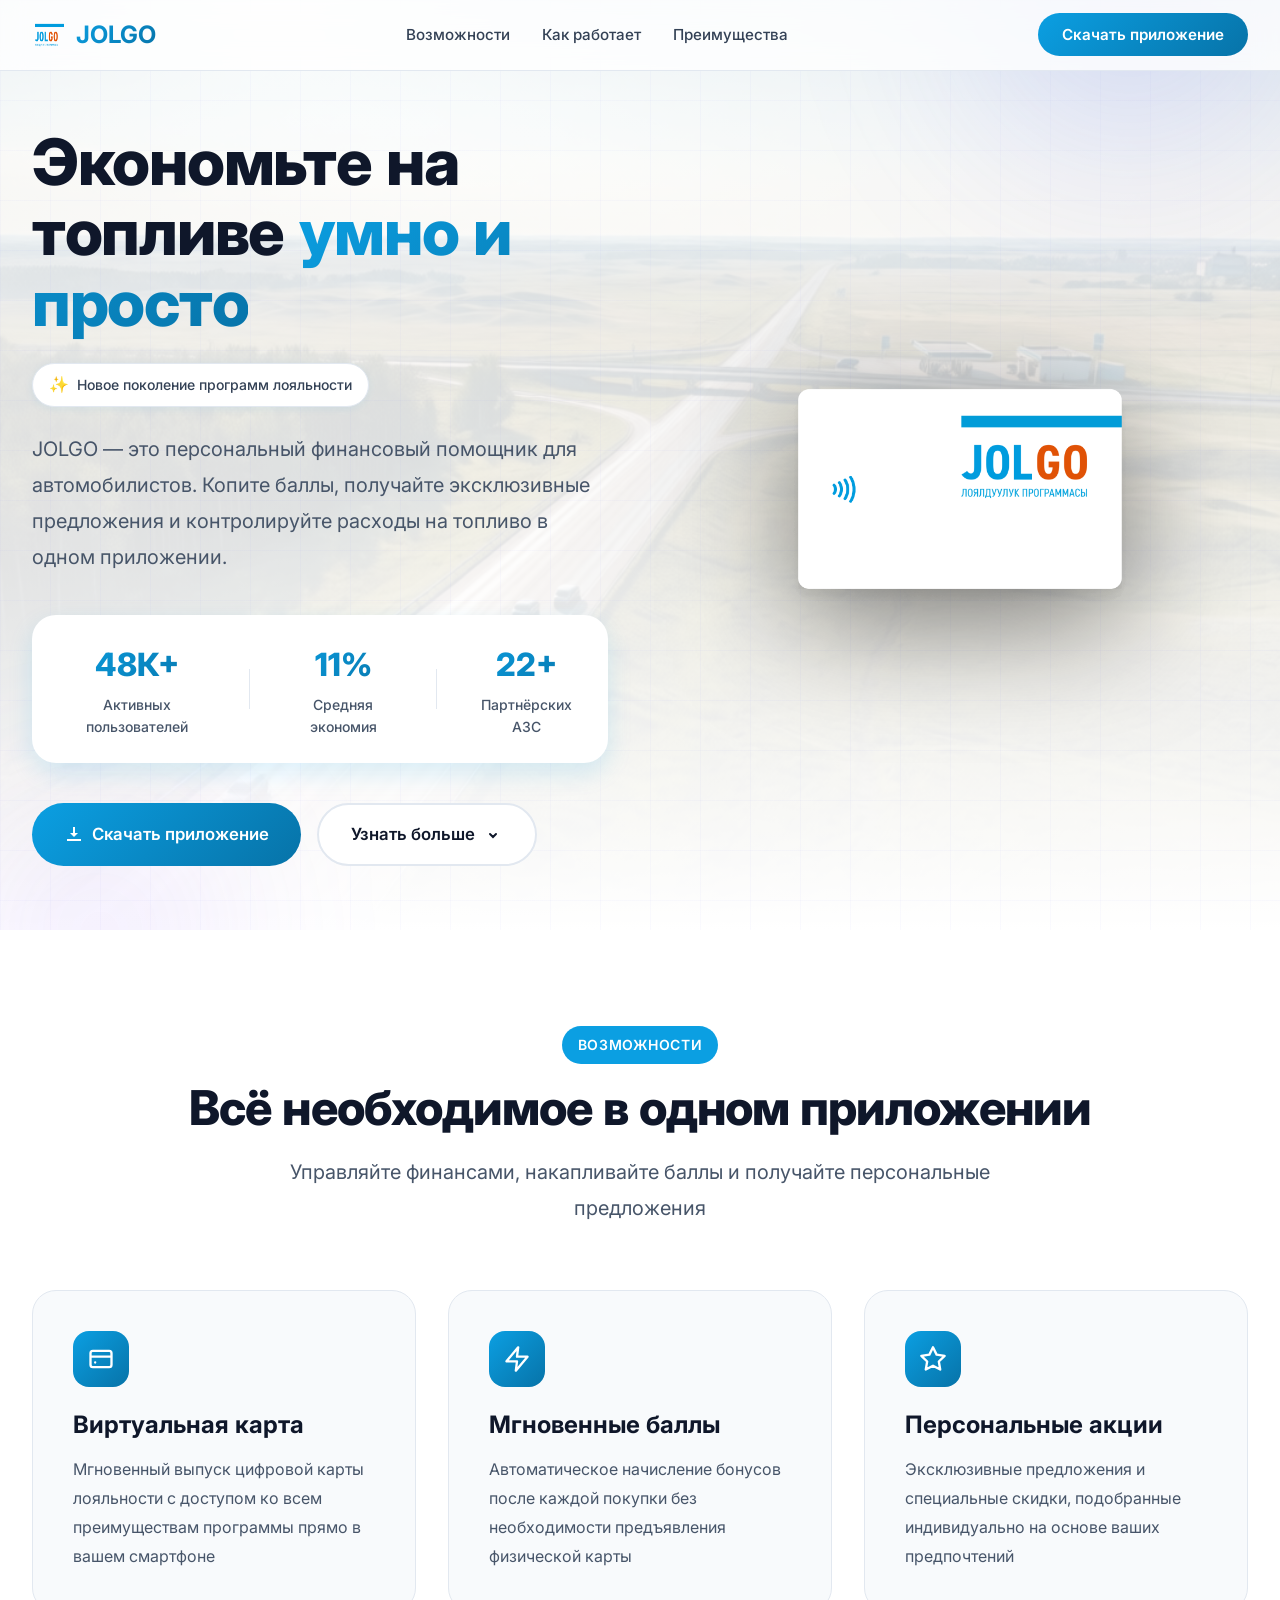
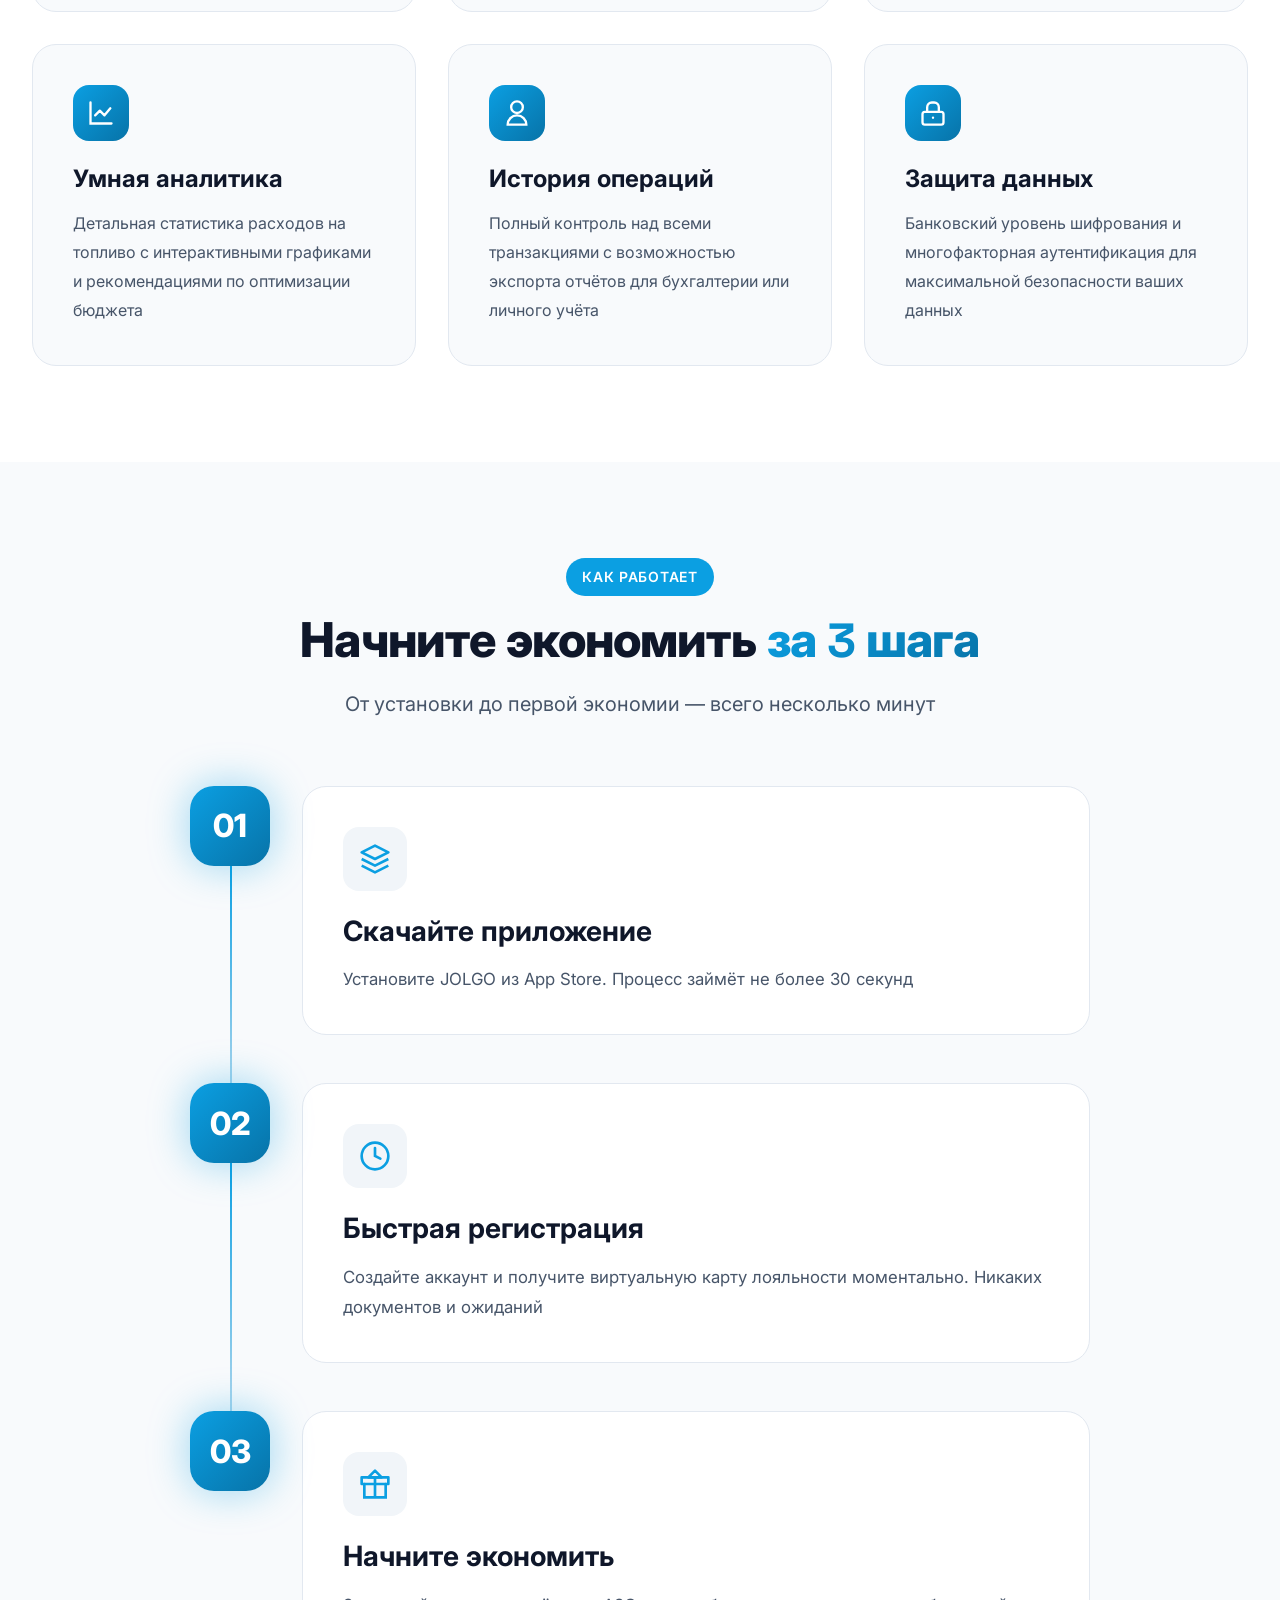
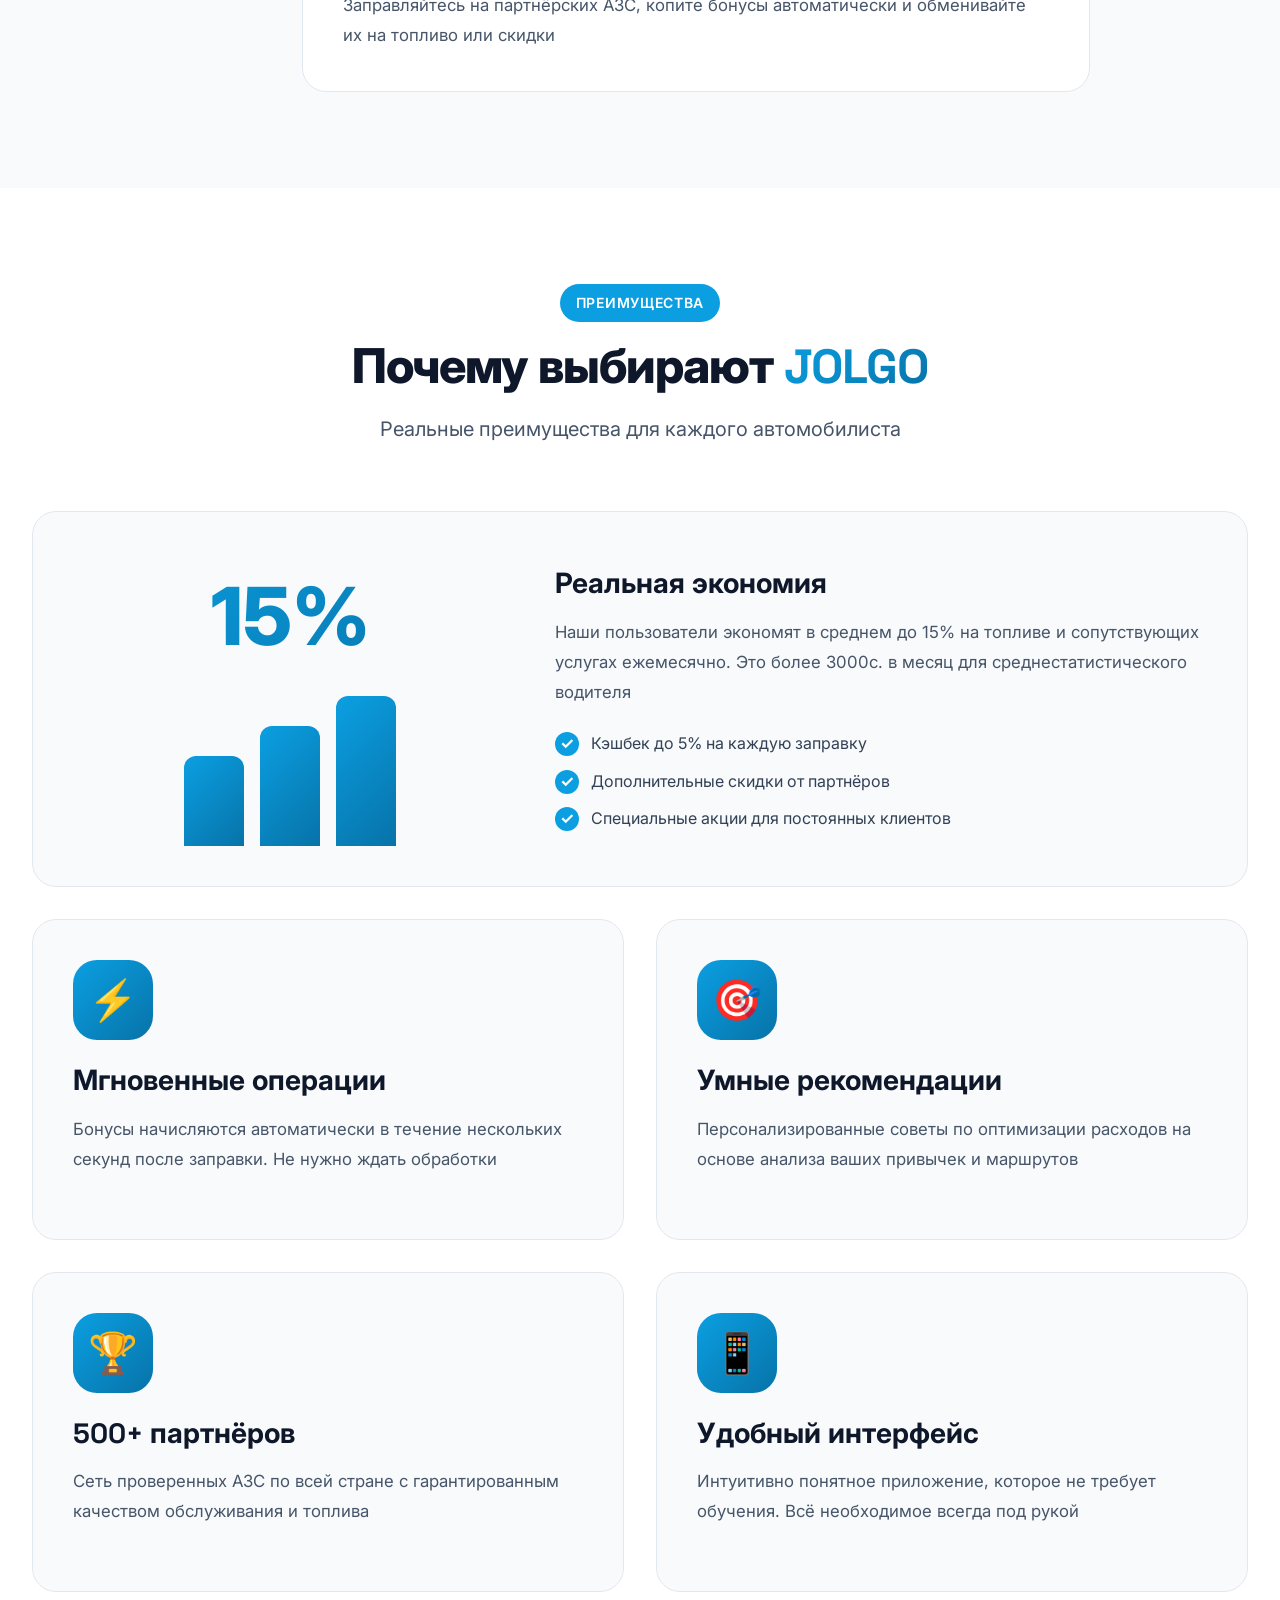
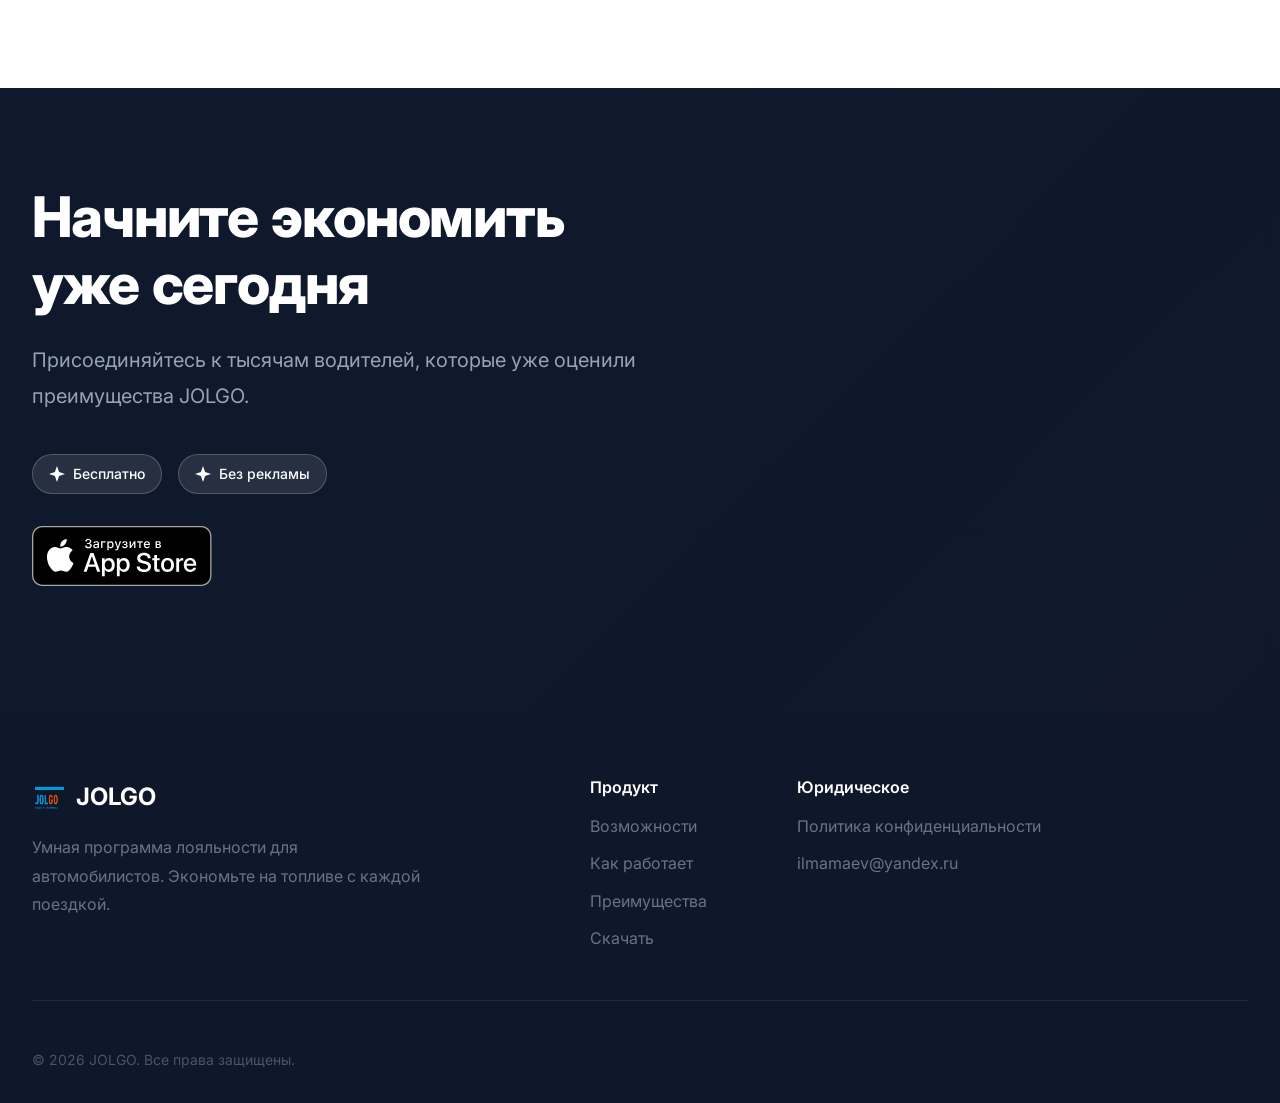
==== commit d28919d4: "Update index.html" ====
--- a/index.html
+++ b/index.html
@@ -3,7 +3,7 @@
 <head>
     <meta charset="UTF-8">
     <meta name="viewport" content="width=device-width, initial-scale=1.0">
-    <meta name="description" content="JOLGO - умная программа лояльности для автомобилистов. Экономьте на топливе и получайте эксклюзивные бонусы">
+    <meta name="description" content="JOLGO - умная программа лояльности для автомобилистов. Экономьте на топливе и получайте эксклюзивные баллы">
     <title>JOLGO - Умная экономия на каждой поездке</title>
 
     <!-- Google Fonts -->
@@ -66,7 +66,7 @@
 
             <p class="hero-description">
                 JOLGO — это персональный финансовый помощник для автомобилистов.
-                Копите бонусы, получайте эксклюзивные предложения и контролируйте расходы
+                Копите баллы, получайте эксклюзивные предложения и контролируйте расходы
                 на топливо в одном приложении.
             </p>
 
